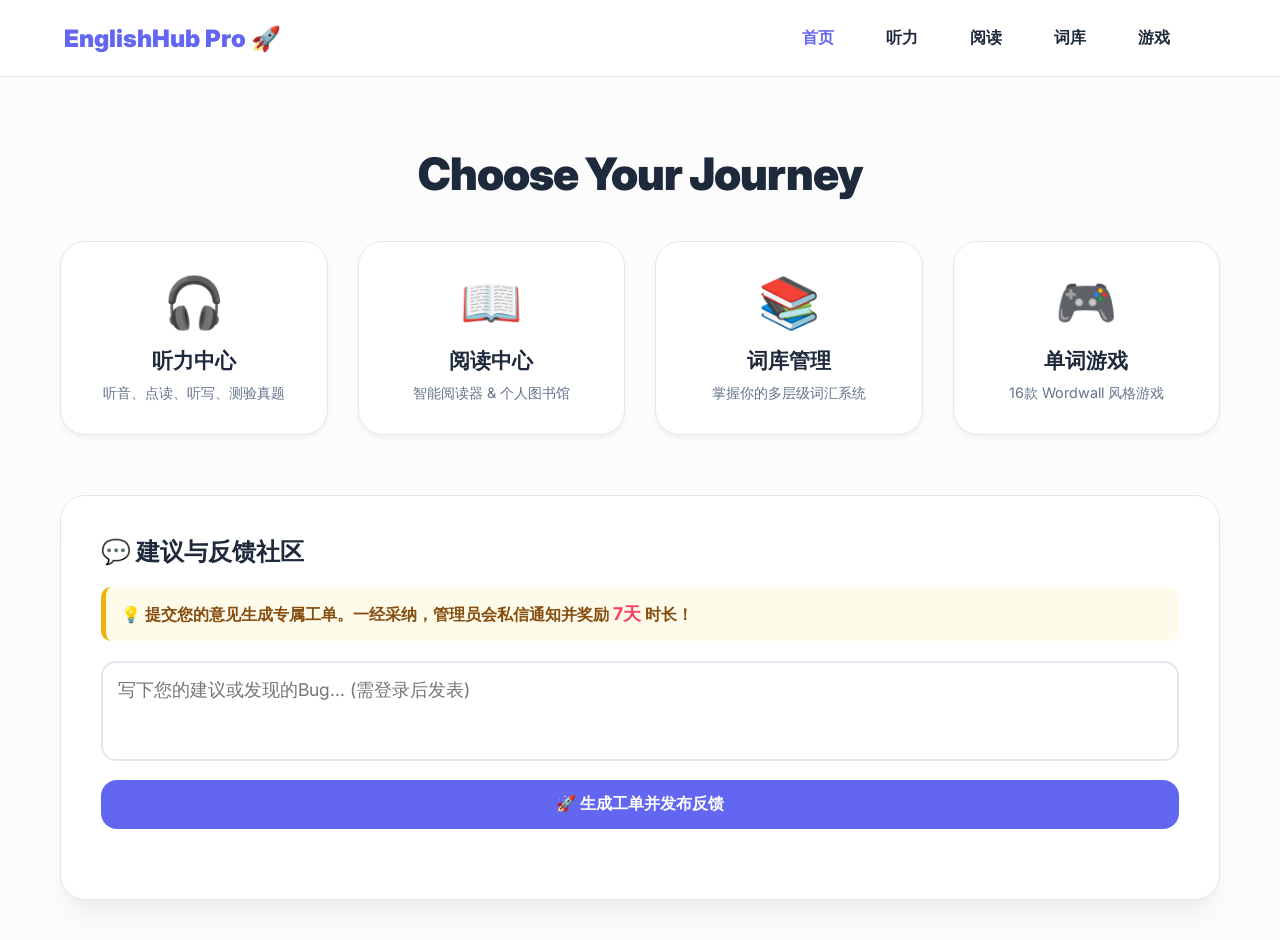
==== index.html @ 31e15dc2 "Add files via upload" ====
<!DOCTYPE html>
<html lang="zh-CN">
<head>
    <meta charset="UTF-8">
    <meta name="viewport" content="width=device-width, initial-scale=1.0">
    <title>EnglishHub Pro - Ultimate Edition (Commercial Full)</title>
    <link href="https://fonts.googleapis.com/css2?family=Inter:wght@400;600;700;900&display=swap" rel="stylesheet">
    <style>
        :root { --primary: #6366f1; --primary-light: #eef2ff; --bg: #fcfcfd; --text: #1e293b; --text-light: #64748b; --border: #e2e8f0; --accent: #f43f5e; --white: #ffffff; --success: #10b981; --warning: #eab308; --shadow: 0 20px 25px -5px rgba(0,0,0,0.05), 0 10px 10px -5px rgba(0,0,0,0.02); }
        * { box-sizing: border-box; transition: all 0.3s cubic-bezier(0.4, 0, 0.2, 1); }
        body { font-family: 'Inter', sans-serif; margin: 0; background: var(--bg); color: var(--text); -webkit-font-smoothing: antialiased; overflow-x: hidden; }
        nav { background: rgba(255, 255, 255, 0.9); backdrop-filter: blur(12px); padding: 1.2rem 5%; display: flex; justify-content: space-between; align-items: center; position: sticky; top: 0; z-index: 2000; border-bottom: 1px solid var(--border); }
        .logo { font-weight: 900; font-size: 1.5rem; color: var(--primary); cursor: pointer; display: flex; align-items: center; gap: 8px; }
        .nav-links { display: flex; gap: 20px; align-items: center; }
        .nav-item { cursor: pointer; font-weight: 700; color: var(--text); padding: 8px 16px; border-radius: 12px; font-size: 1rem; position: relative; }
        .nav-item:hover, .nav-item.active { color: var(--primary); }
        .badge { position: absolute; top: 0px; right: -5px; background: var(--accent); color: white; font-size: 0.7rem; font-weight: 900; min-width: 18px; height: 18px; border-radius: 9px; display: flex; align-items: center; justify-content: center; border: 2px solid white; padding: 0 4px; z-index: 10; animation: pop 0.3s ease-out; }
        @keyframes pop { 0% { transform: scale(0); } 100% { transform: scale(1); } }
        .user-nav { display: flex; align-items: center; gap: 10px; cursor: pointer; font-weight: 700; color: var(--text); padding: 6px 15px; border-radius: 20px; background: var(--white); border: 2px solid var(--border); transition: all 0.2s; }
        .user-nav:hover { border-color: var(--primary); color: var(--primary); box-shadow: 0 4px 10px rgba(99,102,241,0.1); }
        .user-avatar { width: 28px; height: 28px; border-radius: 50%; background: var(--primary); color: white; display: flex; align-items: center; justify-content: center; font-size: 1rem; font-weight: 900;}
        .auth-tabs { display: flex; border-bottom: 2px solid var(--border); margin-bottom: 25px; }
        .auth-tab { flex: 1; text-align: center; padding: 12px; cursor: pointer; font-weight: 800; color: var(--text-light); font-size: 1.1rem; }
        .auth-tab.active { color: var(--primary); border-bottom: 3px solid var(--primary); margin-bottom: -2px; }
        .role-selector { display: flex; gap: 15px; margin-bottom: 15px; }
        .role-option { flex: 1; padding: 12px; text-align: center; border: 2px solid var(--border); border-radius: 15px; cursor: pointer; font-weight: 800; color: var(--text-light); }
        .role-option.active { border-color: var(--primary); background: var(--primary-light); color: var(--primary); }
        .third-party-login { display: flex; gap: 15px; margin-top: 20px; }
        .third-party-btn { flex: 1; padding: 12px; border: 2px solid var(--border); border-radius: 15px; text-align: center; cursor: pointer; font-weight: 800; display: flex; align-items: center; justify-content: center; gap: 8px; color: var(--text); }
        .third-party-btn:hover { background: var(--bg); border-color: #cbd5e1; }
        .container { max-width: 1200px; margin: 0 auto; padding: 40px 20px; }
        .hidden { display: none !important; }
        .back-link { cursor: pointer; font-weight: 700; color: var(--primary); font-size: 1.1rem; display: inline-block; margin-bottom: 20px; }
        .back-link:hover { text-decoration: underline; }
        .hero-title { font-size: 2.8rem; font-weight: 900; margin-bottom: 40px; color: var(--text); letter-spacing: -1px; }
        .hub-grid { display: grid; grid-template-columns: repeat(auto-fit, minmax(250px, 1fr)); gap: 30px; }
        .hub-grid-3 { display: grid; grid-template-columns: repeat(3, 1fr); gap: 30px; }
        .hub-grid-4 { display: grid; grid-template-columns: repeat(4, 1fr); gap: 20px; } 
        .main-card { background: var(--white); padding: 30px 20px; border-radius: 25px; border: 1px solid var(--border); cursor: pointer; text-align: center; box-shadow: 0 4px 6px -1px rgba(0,0,0,0.05); }
        .main-card:hover { transform: translateY(-8px); border-color: var(--primary); box-shadow: 0 20px 40px -12px rgba(99,102,241,0.15); }
        .card-icon { font-size: 50px; margin-bottom: 15px; display: block; }
        .main-card h2 { margin: 0 0 8px 0; font-weight: 800; font-size: 1.3rem; }
        .main-card p { color: var(--text-light); margin: 0; font-size: 0.9rem; line-height: 1.4; }
        .srs-stat-box { background: var(--primary-light); padding: 20px; border-radius: 20px; text-align: center; border: 1px solid #c7d2fe; flex: 1; }
        .srs-stat-num { font-size: 2.5rem; font-weight: 900; color: var(--primary); margin: 10px 0 0 0; }
        .srs-stat-label { font-size: 1rem; color: var(--text-light); font-weight: 600; }
        .msg-board { margin-top: 60px; background: var(--white); border-radius: 25px; padding: 40px; border: 1px solid var(--border); box-shadow: var(--shadow); }
        .msg-item { display: flex; gap: 15px; margin-bottom: 25px; padding-bottom: 25px; border-bottom: 1px dashed var(--border); position: relative; }
        .msg-item.pinned { background: #fefce8; padding: 20px; border-radius: 15px; border: 1px solid #fef08a; border-left: 5px solid var(--warning); }
        .msg-avatar { width: 45px; height: 45px; border-radius: 50%; background: var(--primary-light); color: var(--primary); display: flex; align-items: center; justify-content: center; font-size: 1.4rem; font-weight: 900; flex-shrink: 0; }
        .msg-content { flex: 1; }
        .msg-header { display: flex; justify-content: space-between; margin-bottom: 8px; align-items: center; }
        .msg-name { font-weight: 800; color: var(--text); display: flex; align-items: center; gap: 8px; }
        .msg-time { font-size: 0.85rem; color: var(--text-light); }
        .msg-text { color: var(--text); line-height: 1.6; font-size: 1.05rem; white-space: pre-wrap; }
        .msg-admin-controls { margin-top: 10px; display: flex; gap: 10px; flex-wrap: wrap; }
        .chat-container { display: flex; flex-direction: column; gap: 15px; max-height: 350px; overflow-y: auto; padding: 15px; background: #f8fafc; border-radius: 15px; border: 1px solid var(--border); margin-bottom: 15px; }
        .chat-bubble { max-width: 85%; padding: 12px 18px; border-radius: 18px; font-size: 0.95rem; line-height: 1.5; position: relative; word-break: break-word; }
        .chat-left { align-self: flex-start; background: #e2e8f0; color: #1e293b; border-bottom-left-radius: 4px; }
        .chat-right { align-self: flex-end; background: var(--primary); color: white; border-bottom-right-radius: 4px; }
        .chat-time { font-size: 0.75rem; opacity: 0.7; margin-top: 5px; text-align: right; }
        .read-container { background: var(--white); padding: 40px; border-radius: 30px; border: 1px solid var(--border); box-shadow: var(--shadow); }
        #read-display { font-size: 1.25rem; line-height: 2.2; color: #334155; padding: 20px; min-height: 300px; }
        .read-word { cursor: pointer; border-radius: 4px; padding: 0 4px; border-bottom: 2px solid transparent; }
        .read-word:hover { background: #eef2ff; color: var(--primary); border-bottom-color: var(--primary); }
        .sub-line { padding: 8px 15px; border-radius: 12px; transition: all 0.3s ease; margin-bottom: 5px; font-size: 1.2rem; line-height: 1.8; color: var(--text-light); }
        .sub-line.active-sub { color: var(--primary); font-weight: 800; background: var(--primary-light); transform: scale(1.02); margin-left: 10px; }
        .l-quiz-q { font-weight: 800; margin-bottom: 15px; font-size: 1.2rem; color: var(--text); line-height: 1.5; }
        .l-quiz-opt { display: flex; align-items: center; padding: 12px 15px; margin-bottom: 10px; border-radius: 12px; border: 2px solid var(--border); cursor: pointer; transition: all 0.2s; background: var(--bg); font-size: 1.05rem; }
        .l-quiz-opt:hover { border-color: var(--primary); background: var(--primary-light); }
        .l-quiz-opt input { margin-right: 12px; transform: scale(1.2); cursor: pointer; }
        .l-quiz-exp { margin-top: 15px; font-size: 1rem; color: var(--text-light); background: #f8fafc; padding: 15px; border-radius: 12px; border-left: 5px solid var(--primary); display: none; line-height: 1.6; }
        .cloze-input { border: none; border-bottom: 2px solid var(--border); background: #f8fafc; font-family: inherit; font-size: 1.2rem; color: var(--primary); min-width: 80px; text-align: center; padding: 4px; margin: 0 5px; border-radius: 6px 6px 0 0; outline: none; transition: all 0.3s; font-weight: 700; }
        .cloze-input:focus { border-bottom-color: var(--primary); background: #eef2ff; }
        .cloze-input.correct { border-bottom-color: var(--success); color: var(--success); background: #ecfdf5; }
        .cloze-input.wrong { border-bottom-color: var(--accent); color: var(--accent); background: #fff1f2; text-decoration: line-through; }
        .cloze-ans { font-weight: 800; color: var(--success); margin-left: 5px; font-size: 1.1rem; }
        .sortable-item { padding: 15px 20px; margin-bottom: 12px; background: var(--white); border: 2px solid var(--border); border-radius: 12px; cursor: grab; font-size: 1.1rem; line-height: 1.5; color: var(--text); box-shadow: 0 2px 4px rgba(0,0,0,0.02); display: flex; align-items: center; transition: transform 0.2s; }
        .sortable-item:active { cursor: grabbing; transform: scale(0.98); border-color: var(--primary); }
        .vocab-tag { padding: 8px 18px; background: var(--primary-light); color: var(--primary); border-radius: 20px; font-weight: 800; cursor: pointer; transition: all 0.2s; border: 2px solid transparent; font-size: 1.05rem; }
        .vocab-tag:hover { background: var(--primary); color: white; transform: scale(1.05); box-shadow: 0 4px 10px rgba(99,102,241,0.3); }
        .vocab-header { display: flex; justify-content: space-between; align-items: center; margin-bottom: 30px; }
        .vocab-header h1 { font-size: 2.2rem; font-weight: 900; margin: 0; }
        .word-item { background: var(--white); padding: 25px 30px; border-radius: 20px; border: 1px solid var(--border); margin-bottom: 15px; display: flex; justify-content: space-between; align-items: center; flex-wrap: wrap; gap: 15px; }
        .word-en-def { color: var(--text-light); font-size: 0.95rem; background: var(--bg); padding: 12px 15px; border-radius: 12px; margin-top: 10px; line-height: 1.5; }
        .group-header { margin: 30px 0 15px 0; padding-left: 15px; border-left: 5px solid var(--primary); font-size: 1.4rem; font-weight: 900; color: var(--text); }
        .game-stage { background: var(--white); border-radius: 30px; padding: 40px; border: 2px solid var(--border); min-height: 500px; display: flex; flex-direction: column; align-items: center; justify-content: center; width: 100%; position: relative; overflow: hidden; }
        .match-grid { display: grid; grid-template-columns: repeat(4, 1fr); gap: 15px; width: 100%; }
        .match-card { background: var(--white); border: 2px solid var(--border); border-radius: 15px; padding: 20px; text-align: center; cursor: pointer; font-weight: 700; font-size: 1.1rem; }
        .match-card.selected { border-color: var(--primary); background: #eef2ff; color: var(--primary); }
        .memory-card { height: 100px; perspective: 1000px; cursor: pointer; }
        .memory-inner { position: relative; width: 100%; height: 100%; text-align: center; transition: transform 0.6s; transform-style: preserve-3d; }
        .memory-card.flipped .memory-inner { transform: rotateY(180deg); }
        .memory-card.matched { opacity: 0; pointer-events: none; transition: opacity 0.5s; }
        .memory-front, .memory-back { position: absolute; width: 100%; height: 100%; backface-visibility: hidden; border-radius: 15px; display: flex; align-items: center; justify-content: center; font-weight: 700; border: 2px solid var(--border); }
        .memory-front { background: var(--primary); color: var(--primary); }
        .memory-back { background: var(--white); transform: rotateY(180deg); color: var(--text); }
        .mole-grid { display: grid; grid-template-columns: repeat(3, 1fr); gap: 20px; width: 100%; max-width: 500px; }
        .hole { background: #cbd5e1; height: 110px; border-radius: 20px; position: relative; overflow: hidden; border: 4px solid #94a3b8; }
        .mole { position: absolute; bottom: -100%; width: 100%; height: 100%; background: var(--primary); color: white; display: flex; align-items: center; justify-content: center; font-weight: 800; transition: 0.2s; cursor: pointer; }
        .mole.up { bottom: 0; }
        .balloon-area { position: absolute; inset: 0; pointer-events: none; }
        .balloon { position: absolute; bottom: -100px; padding: 15px 25px; background: var(--primary); color: white; border-radius: 50px; font-weight: bold; cursor: pointer; pointer-events: auto; animation: floatUp linear forwards; }
        @keyframes floatUp { to { bottom: 120%; } }
        .type-word { position: absolute; top: -50px; font-size: 2rem; font-weight: 900; color: var(--accent); transition: top 0.1s linear; }
        .quiz-option { width: 100%; padding: 15px; margin-bottom: 10px; border: 2px solid var(--border); border-radius: 15px; font-size: 1.2rem; font-weight: 600; cursor: pointer; background: var(--white); }
        .quiz-option:hover { background: #eef2ff; border-color: var(--primary); }
        .box-grid { display: grid; grid-template-columns: repeat(3, 1fr); gap: 20px; width: 100%; max-width: 600px; }
        .blind-box { background: var(--primary); color: white; height: 120px; display: flex; align-items: center; justify-content: center; font-size: 3rem; font-weight: 900; border-radius: 20px; cursor: pointer; }
        .blind-box.opened { background: #eef2ff; color: var(--primary); font-size: 1.2rem; cursor: default; border: 2px solid var(--primary); }
        .anagram-tile { display: inline-block; padding: 15px 25px; margin: 5px; font-size: 1.5rem; font-weight: 800; background: var(--white); border: 2px solid var(--border); border-radius: 15px; cursor: pointer; }
        .anagram-tile:hover { transform: scale(1.1); border-color: var(--primary); }
        .keyboard { display: flex; flex-wrap: wrap; gap: 5px; justify-content: center; margin-top: 20px; }
        .key-btn { padding: 10px 15px; font-weight: 700; border-radius: 8px; border: 1px solid var(--border); cursor: pointer; background: white; }
        .key-btn.disabled { opacity: 0.5; pointer-events: none; background: #e2e8f0; }
        .wheel-display { font-size: 3rem; font-weight: 900; padding: 40px; border-radius: 50%; background: var(--primary-light); color: var(--primary); width: 250px; height: 250px; display: flex; align-items: center; justify-content: center; margin-bottom: 30px; transition: transform 0.1s; }
        .btn { background: var(--primary); color: white; padding: 14px 28px; border: none; border-radius: 16px; font-weight: 700; cursor: pointer; font-size: 1rem; display: inline-flex; align-items: center; justify-content: center; transition: all 0.2s; }
        .btn:hover { transform: scale(1.03); filter: brightness(1.1); }
        .btn-outline { background: transparent; border: 2px solid var(--primary); color: var(--primary); }
        input[type="text"], input[type="password"], textarea, select, input[type="date"] { width: 100%; border: 2px solid var(--border); border-radius: 15px; padding: 15px; font-family: inherit; font-size: 1.1rem; outline: none; resize: none; margin-bottom: 15px; box-sizing: border-box; transition: border-color 0.2s; }
        input[type="date"] { border-radius: 8px; border: 2px solid var(--border); outline: none; transition: 0.2s; font-family: inherit; }
        input[type="date"]:focus { border-color: var(--primary); }
        input:focus, textarea:focus, select:focus { border-color: var(--primary); }
        .modal-overlay { position: fixed; inset: 0; background: rgba(0,0,0,0.6); backdrop-filter: blur(5px); z-index: 10000; display: none; align-items: center; justify-content: center; padding: 20px; overflow-y: auto; }
        .modal { background: var(--white); padding: 40px; border-radius: 30px; width: 100%; max-width: 450px; box-shadow: var(--shadow); position: relative; margin: auto; max-height: 90vh; overflow-y: auto; }
        #api-loading { position: fixed; inset: 0; background: rgba(255,255,255,0.85); z-index: 10001; display: none; flex-direction: column; align-items: center; justify-content: center; font-weight: 800; color: var(--primary); font-size: 1.2rem; backdrop-filter: blur(4px); }
        .modal-close-btn { position: absolute; top: 15px; right: 20px; font-size: 2rem; cursor: pointer; color: var(--text-light); transition: color 0.2s; line-height: 1; }
        .modal-close-btn:hover { color: var(--accent); }
        @keyframes pulse-btn { 0% { transform: scale(1); box-shadow: 0 4px 6px rgba(16, 185, 129, 0.2); } 50% { transform: scale(1.02); box-shadow: 0 15px 25px -5px rgba(16, 185, 129, 0.5); } 100% { transform: scale(1); box-shadow: 0 4px 6px rgba(16, 185, 129, 0.2); } }
        .btn-guest { animation: pulse-btn 2.5s infinite; background: var(--success); color: white; border: none; padding: 18px; border-radius: 16px; width: 100%; font-size: 1.15rem; font-weight: 900; cursor: pointer; transition: all 0.3s; margin-bottom: 25px; }
        .btn-guest:hover { transform: scale(1.04); filter: brightness(1.1); animation: none; }
    </style>
</head>
<body>

<div id="api-loading">🤖 AI 正在处理... 请稍候</div>

<nav>
    <div class="logo" onclick="showPage('home')">EnglishHub Pro 🚀</div>
    <div style="display: flex; gap: 30px; align-items: center;">
        <div class="nav-links">
            <div class="nav-item active" id="nav-home" onclick="showPage('home')">首页</div>
            <div class="nav-item" id="nav-listen" onclick="showPage('listen-main')">听力</div>
            <div class="nav-item" id="nav-read" onclick="showPage('read-main')">阅读</div>
            <div class="nav-item" id="nav-vocab" onclick="showPage('vocab-main')">词库</div>
            <div class="nav-item" id="nav-games" onclick="showPage('games')">游戏</div>
            <div class="nav-item" id="nav-notif" onclick="openNotifModal()" style="display:none;">🔔 消息 <span id="notif-badge" class="badge hidden">0</span></div>
            <div class="nav-item" id="nav-admin" onclick="showPage('admin')" style="display:none; color: var(--accent);">后台数据 <span id="admin-notif-badge" class="badge hidden" style="right: -10px;">0</span></div>
        </div>
        <div id="nav-user-area" onclick="handleUserNavClick()"></div>
    </div>
</nav>

<div class="container">
    
    <div id="p-profile" class="view hidden">
        <div class="back-link" onclick="showPage('home')">← 返回首页</div>
        <h1 class="hero-title" style="text-align: left; margin-bottom: 40px;">个人资料与学习足迹</h1>
        <div style="display: grid; grid-template-columns: repeat(auto-fit, minmax(400px, 1fr)); gap: 30px;">
            <div class="read-container">
                <h2 style="color: var(--primary); margin-top: 0;">⚙️ 账号设置</h2>
                <div style="display: flex; align-items: center; gap: 20px; margin-bottom: 30px; padding-bottom: 20px; border-bottom: 2px dashed var(--border);">
                    <div id="prof-avatar-display" style="width: 70px; height: 70px; border-radius: 50%; background: var(--primary); color: white; display: flex; align-items: center; justify-content: center; font-size: 2.2rem; font-weight: 900;">U</div>
                    <div>
                        <h2 style="margin: 0; color: var(--text); font-size: 1.8rem;" id="prof-nickname-display">User</h2>
                        <p style="margin: 8px 0 0 0; color: var(--text-light); font-weight: 700;" id="prof-role-display">👨‍🎓 学生</p>
                        <p style="margin: 5px 0 0 0; font-size:0.85rem; color: var(--success);" id="prof-expire-display"></p>
                    </div>
                </div>
                <label style="font-weight: 800; color: var(--text); display: block; margin-bottom: 10px;">修改昵称 Name</label>
                <input type="text" id="prof-nickname" placeholder="输入新昵称">
                <label style="font-weight: 800; color: var(--text); display: block; margin-bottom: 10px; margin-top: 15px;">修改密码 Password (留空则不修改)</label>
                <input type="password" id="prof-pwd" placeholder="输入新密码">
                <label style="font-weight: 800; color: var(--text); display: block; margin-bottom: 10px; margin-top: 15px;">自定义头像 Avatar (输入 Emoji 或 1个字母)</label>
                <input type="text" id="prof-avatar" placeholder="例如：😊 或 A" maxlength="2">
                <button class="btn" style="width: 100%; margin-top: 25px; padding: 15px; font-size: 1.1rem;" onclick="saveProfile()">保存修改</button>
                <button class="btn btn-outline" style="width: 100%; margin-top: 15px; border-color: var(--accent); color: var(--accent);" onclick="doLogout()">退出登录 Logout</button>
            </div>
            <div class="read-container" style="background: var(--primary-light); border-color: #c7d2fe;">
                <h2 style="color: var(--primary); margin-top: 0;">📊 云端学习足迹监控</h2>
                <p style="color: var(--text-light); margin-bottom: 25px;">所有数据已与您的账号绑定，跨设备无缝同步。</p>
                <div style="background: var(--white); padding: 20px; border-radius: 15px; margin-bottom: 20px;">
                    <h3 style="margin-top: 0; color: var(--text);">🎮 游戏测验得分记录</h3>
                    <div id="prof-game-hist" style="max-height: 200px; overflow-y: auto; font-size: 0.95rem; color: var(--text-light); line-height: 1.8;"></div>
                </div>
                <div style="background: var(--white); padding: 20px; border-radius: 15px;">
                    <h3 style="margin-top: 0; color: var(--text);">📖 阅读与听力追踪</h3>
                    <div id="prof-read-hist" style="max-height: 200px; overflow-y: auto; font-size: 0.95rem; color: var(--text-light); line-height: 1.8;"></div>
                </div>
            </div>
        </div>
    </div>

    <div id="p-admin" class="view hidden">
        <div class="back-link" onclick="showPage('home')">← 返回首页</div>
        <h1 class="hero-title" style="text-align: left; margin-bottom: 20px;">👑 系统管理员控制台</h1>
        <div class="hub-grid" style="margin-bottom: 30px;">
            <div class="main-card" style="padding: 20px; background: var(--primary); color: white; border: none;">
                <h2 style="margin:0 0 10px 0; font-size: 1.1rem; opacity: 0.9;">全站总页面浏览量 (PV)</h2>
                <p id="admin-stat-pv" style="margin:0; font-size: 2.5rem; font-weight: 900; color: white;">0</p>
            </div>
            <div class="main-card" style="padding: 20px; background: var(--success); color: white; border: none;">
                <h2 style="margin:0 0 10px 0; font-size: 1.1rem; opacity: 0.9;">系统总注册用户数</h2>
                <p id="admin-stat-users" style="margin:0; font-size: 2.5rem; font-weight: 900; color: white;">0</p>
            </div>
            <div class="main-card" style="padding: 20px; background: var(--accent); color: white; border: none; cursor: pointer;" onclick="switchAdminTab('msgs')">
                <h2 style="margin:0 0 10px 0; font-size: 1.1rem; opacity: 0.9;">工单与留言处理 💬</h2>
                <p id="admin-stat-msgs" style="margin:0; font-size: 2.5rem; font-weight: 900; color: white;">0</p>
            </div>
        </div>
        <div class="auth-tabs">
            <div class="auth-tab active" id="tab-admin-users" onclick="switchAdminTab('users')">👥 用户与权限管理</div>
            <div class="auth-tab" id="tab-admin-msgs" onclick="switchAdminTab('msgs')">💬 留言板与工单处理</div>
        </div>
        <div class="read-container" id="admin-view-users">
            <p style="color: var(--text-light); margin-top:0; margin-bottom: 20px;">在此处审查系统用户，修改联系方式或精确调整试用期限。</p>
            <div style="overflow-x: auto; background: var(--bg); border-radius: 15px; border: 1px solid var(--border);">
                <table style="width: 100%; border-collapse: collapse; min-width: 900px;">
                    <thead><tr style="background: var(--primary-light); color: var(--primary); text-align: left;"><th style="padding: 15px; border-bottom: 2px solid var(--border);">账号及联系方式</th><th style="padding: 15px; border-bottom: 2px solid var(--border);">角色</th><th style="padding: 15px; border-bottom: 2px solid var(--border);">指定到期时间 / 延期</th><th style="padding: 15px; border-bottom: 2px solid var(--border);">系统操作</th></tr></thead>
                    <tbody id="admin-user-list"></tbody>
                </table>
            </div>
        </div>
        <div class="read-container hidden" id="admin-view-msgs">
            <p style="color: var(--text-light); margin-top:0; margin-bottom: 20px;">处理用户的反馈意见，可以进行工单对话、置顶、或直接发放时长奖励。</p>
            <div id="admin-msg-list"></div>
        </div>
    </div>

    <div id="p-home" class="view">
        <h1 class="hero-title" style="text-align: center;">Choose Your Journey</h1>
        <div class="hub-grid">
            <div class="main-card" onclick="showPage('listen-main')">
                <span class="card-icon">🎧</span><h2>听力中心</h2><p>听音、点读、听写、测验真题</p>
            </div>
            <div class="main-card" onclick="showPage('read-main')">
                <span class="card-icon">📖</span><h2>阅读中心</h2><p>智能阅读器 & 个人图书馆</p>
            </div>
            <div class="main-card" onclick="showPage('vocab-main')">
                <span class="card-icon">📚</span><h2>词库管理</h2><p>掌握你的多层级词汇系统</p>
            </div>
            <div class="main-card" onclick="showPage('games')">
                <span class="card-icon">🎮</span><h2>单词游戏</h2><p>16款 Wordwall 风格游戏</p>
            </div>
        </div>
        <div class="msg-board">
            <h2 style="margin-top:0; color: var(--text);">💬 建议与反馈社区</h2>
            <div style="background: #fffbeb; border-left: 5px solid var(--warning); padding: 15px; border-radius: 10px; margin-bottom: 20px; color: #854d0e; font-weight: 600;">
                💡 提交您的意见生成专属工单。一经采纳，管理员会私信通知并奖励 <b style="font-size:1.1rem; color: var(--accent);">7天</b> 时长！
            </div>
            <textarea id="msg-input" placeholder="写下您的建议或发现的Bug... (需登录后发表)" style="height: 100px;" onclick="requireAuth()"></textarea>
            <button class="btn" onclick="submitMessage()" style="width: 100%; margin-bottom: 30px;">🚀 生成工单并发布反馈</button>
            <div id="msg-list"></div>
        </div>
    </div>

    <div id="p-listen-main" class="view hidden">
        <div class="back-link" onclick="showPage('home')">← 返回首页</div>
        <h1 class="hero-title" style="text-align: left; margin-bottom: 40px;">听力全矩阵训练</h1>
        <div style="display: grid; grid-template-columns: repeat(auto-fit, minmax(450px, 1fr)); gap: 30px; align-items: start;">
            <div class="read-container" style="text-align: center; padding: 30px; grid-column: 1 / -1;">
                <h2 style="color: var(--primary); margin-top: 0;">🎧 智能音频播放器</h2>
                <input type="file" id="audio-upload" accept="audio/*" class="btn-outline" style="width: 100%; max-width: 400px; padding: 12px; margin-bottom: 10px; border-radius: 15px; cursor: pointer;" onclick="if(!requireAuth()) event.preventDefault();">
                <audio id="audio-element" hidden></audio>
                <div style="background: var(--bg); padding: 25px; border-radius: 20px; box-shadow: inset 0 2px 4px rgba(0,0,0,0.02); max-width: 800px; margin: 0 auto;">
                    <div style="display: flex; align-items: center; gap: 15px; margin-bottom: 20px;">
                        <span id="audio-current" style="font-weight: 600; color: var(--text-light); min-width: 50px;">00:00</span>
                        <input type="range" id="audio-progress" value="0" min="0" max="100" step="0.1" style="flex: 1; padding: 0; border: none; margin: 0; cursor: pointer; height: 6px; background: var(--border);">
                        <span id="audio-total" style="font-weight: 600; color: var(--text-light); min-width: 50px;">00:00</span>
                    </div>
                    <div style="display: flex; justify-content: space-between; align-items: center; flex-wrap: wrap; gap: 15px;">
                        <button class="btn" id="btn-play-pause" onclick="if(requireAuth()) toggleAudioPlay()" style="width: 120px;">▶ 播放</button>
                        <div style="display: flex; align-items: center; gap: 10px;">
                            <span style="font-weight: 700; color: var(--text);">倍速:</span>
                            <select id="audio-speed" onchange="changeAudioSpeed()" style="width: 80px; padding: 5px; margin: 0;">
                                <option value="0.5">0.5x</option><option value="0.75">0.75x</option><option value="1.0" selected>1.0x</option><option value="1.25">1.25x</option><option value="1.5">1.5x</option>
                            </select>
                        </div>
                        <div style="display: flex; align-items: center; gap: 10px;">
                            <span style="font-weight: 700; color: var(--text);">音量:</span>
                            <input type="range" id="audio-volume" min="0" max="1" step="0.05" value="1" style="width: 80px; padding: 0; border: none; margin: 0; cursor: pointer; height: 6px; background: var(--border);">
                        </div>
                    </div>
                </div>
            </div>
            <div class="read-container" style="padding: 30px;">
                <div style="display: flex; justify-content: space-between; align-items: center; margin-bottom: 15px;">
                    <h2 style="margin: 0; color: var(--text);">📖 配套重点词汇</h2>
                    <button class="btn btn-outline" style="padding: 6px 15px; font-size: 0.9rem;" onclick="if(requireAuth()) document.getElementById('l-vocab-setup').classList.toggle('hidden')">配置词汇</button>
                </div>
                <div id="l-vocab-setup" class="hidden" style="margin-bottom: 20px;">
                    <textarea id="l-vocab-input" placeholder="输入本段音频的核心词汇（用逗号或换行隔开）..." style="height: 80px;"></textarea>
                    <button class="btn" onclick="parseListenVocab()" style="width: 100%;">生成词汇列表</button>
                </div>
                <div id="l-vocab-display" style="display: flex; flex-wrap: wrap; gap: 10px; min-height: 50px;"><p style="text-align:center; color: var(--text-light); width: 100%; margin: 0;">暂无配置重点词汇。</p></div>
            </div>
            <div class="read-container" style="padding: 30px;">
                <div style="display: flex; justify-content: space-between; align-items: center; margin-bottom: 15px;">
                    <h2 style="margin: 0; color: var(--text);">📝 互动同步字幕</h2>
                    <button class="btn btn-outline" style="padding: 6px 15px; font-size: 0.9rem;" onclick="if(requireAuth()) document.getElementById('sub-input-area').classList.toggle('hidden')">配置</button>
                </div>
                <div id="sub-input-area" class="hidden">
                    <textarea id="subtitles-input" placeholder="粘贴带时间戳的字幕 (支持 LRC/SRT 格式)。&#10;[00:01.50] Hello and welcome." style="height: 120px; border-radius: 15px;"></textarea>
                    <button class="btn" onclick="parseSubtitles()" style="width: 100%; margin-bottom: 20px;">生成高亮点读字幕</button>
                </div>
                <div id="subtitle-display" style="max-height: 300px; overflow-y: auto; background: var(--bg); padding: 20px; border-radius: 15px; border: 1px solid var(--border); scroll-behavior: smooth;"><p style="text-align:center; color: var(--text-light); margin: 0;">暂无字幕，请在上方配置并生成。</p></div>
            </div>
            <div class="read-container" style="padding: 30px;">
                <div style="display: flex; justify-content: space-between; align-items: center; margin-bottom: 20px;">
                    <h2 style="margin: 0; color: var(--text);">🎙️ 录音跟读 (影子训练)</h2>
                </div>
                <div style="background: var(--bg); padding: 30px; border-radius: 15px; border: 1px solid var(--border); text-align: center;">
                    <p style="color: var(--text-light); margin-bottom: 20px;">听完原音后，点击下方按钮录制自己的发音，回放寻找差距。</p>
                    <div style="display: flex; justify-content: center; gap: 15px; margin-bottom: 20px; flex-wrap: wrap;">
                        <button class="btn" id="btn-record-start" onclick="if(requireAuth()) startRecording()" style="background: var(--accent);"><span style="margin-right: 5px;">⏺</span> 开始录音</button>
                        <button class="btn btn-outline" id="btn-record-stop" onclick="stopRecording()" disabled style="opacity: 0.5;">⏹ 停止</button>
                    </div>
                    <div id="recording-status" style="color: var(--accent); font-weight: bold; margin-bottom: 20px; height: 20px;"></div>
                    <audio id="audio-playback" controls style="width: 100%; max-width: 400px; outline: none; border-radius: 20px;"></audio>
                </div>
            </div>
            <div class="read-container" style="padding: 30px;">
                <div style="display: flex; justify-content: space-between; align-items: center; margin-bottom: 15px;">
                    <h2 style="margin: 0; color: var(--text);">🔄 听音排序</h2>
                    <button class="btn btn-outline" style="padding: 6px 15px; font-size: 0.9rem;" onclick="if(requireAuth()) document.getElementById('sort-setup-area').classList.toggle('hidden')">配置</button>
                </div>
                <div id="sort-setup-area" class="hidden" style="margin-bottom: 25px;">
                    <textarea id="sort-input-text" placeholder="按正确顺序粘贴段落（每行一段），系统会自动打乱：&#10;First paragraph.&#10;Second paragraph." style="height: 120px; border-radius: 15px; background: var(--primary-light); font-size: 1.1rem; line-height: 1.6;"></textarea>
                    <button class="btn" onclick="generateSorting()" style="width: 100%; margin-top: 10px;">打乱并生成排序题</button>
                </div>
                <div id="sort-display" style="background: var(--bg); padding: 20px; border-radius: 15px; border: 1px solid var(--border);"><p style="text-align:center; color: var(--text-light); margin: 0; font-size: 1.1rem;">暂无排序题，请点击右上角配置。</p></div>
                <button class="btn hidden" id="btn-submit-sort" onclick="submitSorting()" style="width: 100%; margin-top: 25px; padding: 15px; font-size: 1.1rem;">提交排序验证</button>
                <div id="sort-result" class="hidden" style="margin-top: 25px; padding: 20px; font-weight: 900; font-size: 1.3rem; text-align: center; border-radius: 15px; background: var(--primary-light);"></div>
            </div>
            <div class="read-container" style="padding: 30px;">
                <div style="display: flex; justify-content: space-between; align-items: center; margin-bottom: 15px;">
                    <h2 style="margin: 0; color: var(--text);">✍️ 听写比对训练</h2>
                    <button class="btn btn-outline" style="padding: 6px 15px; font-size: 0.9rem;" onclick="if(requireAuth()) document.getElementById('dict-ref-area').classList.toggle('hidden')">答案</button>
                </div>
                <div id="dict-ref-area" class="hidden" style="margin-bottom: 20px;">
                    <textarea id="dict-ref" placeholder="粘贴标准参考原文（不填则默认比对左侧字幕）..." style="height: 80px; border-radius: 15px; background: var(--primary-light);"></textarea>
                </div>
                <textarea id="dict-usr" placeholder="听音频，在这里拼写你听到的句子（自动忽略标点和大小写）..." style="height: 120px; border-radius: 15px; font-size: 1.1rem; line-height: 1.6;" onclick="requireAuth()"></textarea>
                <button class="btn" onclick="compareDictation()" style="width: 100%; margin-bottom: 20px;">比对验证</button>
                <div id="dict-result-container" class="hidden" style="background: var(--bg); padding: 20px; border-radius: 15px; border: 1px solid var(--border);">
                    <div id="dict-result"></div>
                    <div style="margin-top: 15px; font-size: 0.85rem; color: var(--text-light); display: flex; gap: 10px; justify-content: center; flex-wrap: wrap;">
                        <span><span style="color:var(--success); font-weight:bold;">●</span> 正确</span>
                        <span><span style="color:var(--warning); font-weight:bold;">●</span> 微瑕</span>
                        <span><span style="color:var(--accent); text-decoration:line-through; font-weight:bold;">abc</span> 漏听</span>
                        <span><span style="color:#f97316; border-bottom: 2px dashed #f97316; font-weight:bold;">abc</span> 多听</span>
                    </div>
                </div>
            </div>
            <div class="read-container" style="padding: 30px; grid-column: 1 / -1;">
                <div style="display: flex; justify-content: space-between; align-items: center; margin-bottom: 20px;">
                    <h2 style="margin: 0; color: var(--text);">🧩 听音填空 (精听挖词)</h2>
                    <button class="btn btn-outline" style="padding: 6px 15px; font-size: 0.9rem;" onclick="if(requireAuth()) document.getElementById('cloze-setup-area').classList.toggle('hidden')">配置挖空文本</button>
                </div>
                <div id="cloze-setup-area" class="hidden" style="margin-bottom: 25px;">
                    <textarea id="cloze-input-text" placeholder="请粘贴原文，并用方括号 [答案] 标记要挖去的单词。&#10;支持同义词/多答案（用 | 分隔），例如：&#10;It was a [beautiful|gorgeous] day, and the [birds] were singing." style="height: 150px; border-radius: 15px; background: var(--primary-light); font-size: 1.1rem; line-height: 1.6; font-family: monospace;"></textarea>
                    <button class="btn" onclick="parseClozeTest()" style="width: 100%; margin-top: 10px;">生成填空练习卡片</button>
                </div>
                <div id="cloze-display" style="background: var(--bg); padding: 30px; border-radius: 15px; border: 1px solid var(--border); font-size: 1.3rem; line-height: 2.4; color: var(--text);">
                    <p style="text-align:center; color: var(--text-light); margin: 0; font-size: 1.1rem;">暂无填空题，请点击右上角配置导入原文。</p>
                </div>
                <button class="btn hidden" id="btn-submit-cloze" onclick="submitClozeTest()" style="width: 100%; margin-top: 25px; padding: 15px; font-size: 1.1rem;">提交填空答案验证</button>
                <div id="cloze-result" class="hidden" style="margin-top: 25px; padding: 20px; font-weight: 900; font-size: 1.5rem; text-align: center; border-radius: 15px; background: var(--primary-light);"></div>
            </div>
            <div class="read-container" style="padding: 30px; grid-column: 1 / -1;">
                <div style="display: flex; justify-content: space-between; align-items: center; margin-bottom: 20px;">
                    <h2 style="margin: 0; color: var(--text);">🎯 听力理解测验 (单选/多选)</h2>
                    <button class="btn btn-outline" style="padding: 6px 15px; font-size: 0.9rem;" onclick="if(requireAuth()) document.getElementById('quiz-setup-area').classList.toggle('hidden')">配置题库</button>
                </div>
                <div id="quiz-setup-area" class="hidden" style="margin-bottom: 25px;">
                    <textarea id="quiz-input" placeholder="请按以下格式粘贴题目：&#10;Q: What is the main idea?&#10;A. Apple&#10;B. Banana&#10;答案: A&#10;解析: 作者在第一句提到了苹果。" style="height: 200px; border-radius: 15px; background: var(--primary-light); font-family: monospace;"></textarea>
                    <button class="btn" onclick="parseListeningQuiz()" style="width: 100%; margin-top: 10px;">智能解析并生成考卷</button>
                </div>
                <div id="listen-quiz-display" style="background: var(--bg); padding: 30px; border-radius: 15px; border: 1px solid var(--border);">
                    <p style="text-align:center; color: var(--text-light); margin: 0; font-size: 1.1rem;">暂无题目，请点击右上角配置导入题库。</p>
                </div>
                <button class="btn hidden" id="btn-submit-quiz" onclick="submitListeningQuiz()" style="width: 100%; margin-top: 25px; padding: 15px; font-size: 1.1rem;">提交答卷</button>
                <div id="listen-quiz-result" class="hidden" style="margin-top: 25px; padding: 20px; font-weight: 900; font-size: 1.5rem; text-align: center; border-radius: 15px; background: var(--primary-light);"></div>
            </div>
            <div class="read-container" style="padding: 30px; grid-column: 1 / -1;">
                <div style="display: flex; justify-content: space-between; align-items: center; margin-bottom: 20px;">
                    <h2 style="margin: 0; color: var(--text);">📓 听力错题本 (自动记录)</h2>
                    <button class="btn btn-outline" style="padding: 6px 15px; font-size: 0.9rem; border-color: var(--accent); color: var(--accent);" onclick="if(requireAuth()) clearListenErrors()">清空记录</button>
                </div>
                <div id="l-errors-display" style="display: flex; flex-direction: column; gap: 15px;"></div>
            </div>
        </div>
    </div>

    <div id="p-read-main" class="view hidden">
        <div class="back-link" onclick="showPage('home')">← 返回首页</div>
        <h1 class="hero-title" style="text-align: left; margin-bottom: 40px;">阅读中心</h1>
        <div class="hub-grid" style="max-width: 900px; margin: 0 auto;">
            <div class="main-card" onclick="showPage('read-smart')">
                <span class="card-icon">✍️</span><h2>智能阅读器</h2><p>粘贴文字，享受沉浸式取词体验</p>
            </div>
            <div class="main-card" onclick="showPage('read-library')">
                <span class="card-icon">🏛️</span><h2>个人图书馆</h2><p>管理并调阅你的所有文献素材</p>
            </div>
        </div>
    </div>
    <div id="p-read-smart" class="view hidden">
        <div class="vocab-header" style="align-items: flex-end;">
            <div><div class="back-link" onclick="showPage('read-main')">← 返回阅读中心</div><h1 style="margin:0;">智能阅读器</h1></div>
            <button class="btn btn-outline" onclick="resetReader()">重新导入</button>
        </div>
        <div class="read-container">
            <div id="read-input-view">
                <textarea id="read-in" placeholder="在此粘贴你的英文文章内容..." style="height:250px; border:none; border-bottom:1px solid var(--border); border-radius:0;"></textarea>
                <button class="btn" style="width:100%; margin-top:20px;" onclick="processRead()">生成沉浸式阅读</button>
            </div>
            <div id="read-display" class="hidden"></div>
        </div>
    </div>
    <div id="p-read-library" class="view hidden">
        <div class="vocab-header" style="align-items: flex-end;">
            <div><div class="back-link" onclick="showPage('read-main')">← 返回阅读中心</div><h1 style="margin:0;">个人图书馆</h1></div>
            <button class="btn" onclick="if(requireAuth()) openModal('modal-add-article')">+ 收藏新文章</button>
        </div>
        <div class="hub-grid" id="ui-library-list"></div>
    </div>

    <div id="p-vocab-main" class="view hidden">
        <div class="back-link" onclick="showPage('home')">← 返回首页</div>
        <h1 class="hero-title" style="text-align: left; margin-bottom: 40px;">词库管理中心</h1>
        <div class="hub-grid-3">
            <div class="main-card" onclick="showPage('vocab-nb')">
                <span class="card-icon">🧡</span><h2>生词本</h2><p>批量添加，AI自动解析发音</p>
            </div>
            <div class="main-card" onclick="showPage('vocab-bs')">
                <span class="card-icon">📘</span><h2>单词本</h2><p>书-册-单元系统管理</p>
            </div>
            <div class="main-card" style="border-color: var(--primary); background: var(--primary-light);" onclick="showPage('vocab-srs')">
                <span class="card-icon">🧠</span><h2 style="color: var(--primary);">智能背单词 (抗遗忘)</h2><p style="color: var(--primary);">艾宾浩斯智能排期，科学掌握</p>
            </div>
        </div>
    </div>
    <div id="p-vocab-nb" class="view hidden">
        <div class="vocab-header" style="align-items: flex-end;">
            <div><div class="back-link" onclick="showPage('vocab-main')">← 返回词库中心</div><h1 style="margin:0;">我的生词本</h1></div>
            <button class="btn" onclick="if(requireAuth()) openModal('modal-add-nb')">+ 批量导入新词</button>
        </div>
        <div id="ui-nb-list"></div>
    </div>
    <div id="p-vocab-bs" class="view hidden">
        <div class="vocab-header" style="align-items: flex-end;">
            <div><div class="back-link" onclick="showPage('vocab-main')">← 返回词库中心</div><h1 style="margin:0;">系统单词本</h1></div>
            <button class="btn" onclick="if(requireAuth()) openModal('modal-add-book')">+ 新建词书</button>
        </div>
        <div class="hub-grid" id="ui-book-grid"></div>
    </div>
    <div id="p-book-detail" class="view hidden">
        <div class="vocab-header" style="align-items: flex-end;">
            <div><div class="back-link" onclick="showPage('vocab-bs')">← 返回系统词书</div><h1 id="detail-title" style="margin:0; color:var(--primary);">词书详情</h1></div>
            <button class="btn" onclick="if(requireAuth()) openModal('modal-add-unit-words')">+ 导入单元单词</button>
        </div>
        <div id="ui-book-words"></div>
    </div>

    <div id="p-vocab-srs" class="view hidden">
        <div class="back-link" onclick="showPage('vocab-main')">← 返回词库中心</div>
        <h1 class="hero-title" style="text-align: left; margin-bottom: 20px;">智能背单词系统</h1>
        <p style="color: var(--text-light); margin-bottom: 40px; font-size: 1.1rem;">根据您的记忆曲线，在 12h, 24h, 3天, 7天, 14天 时刻安排复习，直到完全掌握。</p>
        <div style="display: flex; gap: 20px; margin-bottom: 40px;">
            <div class="srs-stat-box"><div class="srs-stat-label">今日待学/待复习</div><div class="srs-stat-num" id="srs-due-count" style="color: var(--accent);">0</div></div>
            <div class="srs-stat-box"><div class="srs-stat-label">学习计划总词汇</div><div class="srs-stat-num" id="srs-total-count">0</div></div>
            <div class="srs-stat-box"><div class="srs-stat-label">已完全掌握 (过14天)</div><div class="srs-stat-num" id="srs-mastered-count" style="color: var(--success);">0</div></div>
        </div>
        <div style="display: flex; gap: 15px;">
            <button class="btn" style="flex: 2; padding: 20px; font-size: 1.3rem;" onclick="startSRSSession()">🚀 开始今天的复习</button>
            <button class="btn btn-outline" style="flex: 1; padding: 20px; font-size: 1.1rem;" onclick="openImportSRS()">📥 导入单词到计划</button>
        </div>
    </div>

    <div id="p-srs-learn" class="view hidden">
        <div class="vocab-header" style="width: 100%;">
            <button class="btn btn-outline" onclick="exitSRSSession()">← 暂停并退出</button>
            <div id="srs-progress" style="font-weight:900; color:var(--text); font-size:1.2rem; background: var(--bg); padding: 8px 15px; border-radius: 12px;">0 / 0</div>
        </div>
        <div class="game-stage" style="max-width: 600px; margin: 0 auto; padding: 60px 30px; text-align: center;">
            <div id="srs-word-display" style="font-size: 3.5rem; font-weight: 900; color: var(--primary); margin-bottom: 10px; cursor: pointer;">Word</div>
            <div id="srs-phonetic-display" style="font-size: 1.2rem; color: var(--text-light); margin-bottom: 30px;">/wɜːd/</div>
            <div id="srs-meaning-area" class="hidden" style="margin-bottom: 40px; padding: 25px; background: #f8fafc; border-radius: 15px; border: 2px solid var(--border);">
                <div id="srs-cn-display" style="font-size: 1.5rem; font-weight: 700; color: var(--text); margin-bottom: 10px;">单词意思</div>
                <div id="srs-en-display" style="font-size: 1.05rem; color: var(--text-light); font-style: italic;">English definition</div>
            </div>
            <div id="srs-init-btns" style="display: flex; gap: 20px; justify-content: center; width: 100%;">
                <button class="btn btn-outline" style="flex:1; border-color: var(--accent); color: var(--accent); font-size: 1.2rem; padding: 18px;" onclick="srsReveal('forget')">忘了 ❌</button>
                <button class="btn" style="flex:1; background: var(--success); font-size: 1.2rem; padding: 18px;" onclick="srsReveal('know')">认识 ✔️</button>
            </div>
            <div id="srs-eval-btns" class="hidden" style="display: flex; gap: 10px; justify-content: center; flex-wrap: wrap; width: 100%;">
                <button class="btn btn-outline" style="flex:1; border-color: var(--accent); color: var(--accent);" onclick="srsAnswer('wrong')">记错了 (重学)</button>
                <button class="btn btn-outline" style="flex:1; border-color: var(--warning); color: var(--warning);" onclick="srsAnswer('hard')">模糊 (+12h)</button>
                <button class="btn" style="flex:1; background: var(--primary);" onclick="srsAnswer('good')">正确 (延后复习)</button>
                <button class="btn" style="flex:1; background: var(--success);" onclick="srsAnswer('easy')">太简单 (直接掌握)</button>
            </div>
            <div id="srs-next-btn" class="hidden" style="display: flex; justify-content: center; width: 100%;">
                <button class="btn" style="width: 100%; font-size: 1.2rem; padding: 18px; background: var(--primary);" onclick="srsNext()">记住了，下一个 ➡️</button>
            </div>
        </div>
    </div>

   <div id="p-games" class="view hidden">
        <div class="back-link" onclick="showPage('home')">← 返回首页</div>
        <h1 class="hero-title">游戏大厅 Game Hall</h1>
        
        <div class="group-header" style="border-left-color: #ef4444; color: #ef4444;">⚔️ 课堂对战游戏 (双人/团队 PK)</div>
        <div class="hub-grid-4">
            <div class="main-card" style="border-color: #ef4444; background: #fef2f2;" onclick="openGameSetup('pk_horse', '🐎 赛马冲刺 (限时接力)')"><h2>🐎 赛马冲刺</h2><p>红蓝轮流答，限时比分</p></div>
            <div class="main-card" style="border-color: #f59e0b; background: #fffbeb;" onclick="openGameSetup('pk_tug', '⚔️ 单词拔河 (双人抢答)')"><h2>⚔️ 单词拔河</h2><p>双人抢答，拉拽绳子</p></div>
            <div class="main-card" style="border-color: #10b981; background: #ecfdf5;" onclick="openGameSetup('pk_territory', '🗺️ 阵地抢夺 (轮流占地)')"><h2>🗺️ 阵地抢夺</h2><p>答对占地，三连获胜</p></div>
            <div class="main-card" style="border-color: #8b5cf6; background: #f5f3ff;" onclick="openGameSetup('pk_bomb', '💣 炸弹传花 (接力生存)')"><h2>💣 炸弹传花</h2><p>答对传炸弹，超时淘汰</p></div>
        </div>

        <div class="group-header" style="margin-top: 50px;">🎮 经典单机练习 (个人闯关)</div>
        <div class="hub-grid-4">
            <div class="main-card" onclick="openGameSetup('match', '🧩 连连看')"><h2>🧩 连连看</h2><p>消除相同卡片</p></div>
            <div class="main-card" onclick="openGameSetup('memory', '🎴 翻牌记忆')"><h2>🎴 翻牌记忆</h2><p>翻牌匹配中英</p></div>
            <div class="main-card" onclick="openGameSetup('flash', '🃏 闪卡')"><h2>🃏 闪卡</h2><p>基础单词记忆</p></div>
            <div class="main-card" onclick="openGameSetup('speed', '⚡ 极速闪读')"><h2>⚡ 极速闪读</h2><p>快速四选一</p></div>
            <div class="main-card" onclick="openGameSetup('anagram', '🔀 字母重排')"><h2>🔀 字母重排</h2><p>打乱重新拼写</p></div>
            <div class="main-card" onclick="openGameSetup('hangman', '🔤 经典猜词')"><h2>🔤 经典猜词</h2><p>根据字母猜词</p></div>
            <div class="main-card" onclick="openGameSetup('chain', '🔗 单词接龙')"><h2>🔗 单词接龙</h2><p>首尾字母接力</p></div>
            <div class="main-card" onclick="openGameSetup('typing', '⌨️ 打字防守')"><h2>⌨️ 打字防守</h2><p>打字消灭单词</p></div>
            <div class="main-card" onclick="openGameSetup('whack', '🔨 打地鼠')"><h2>🔨 打地鼠</h2><p>听音寻找地鼠</p></div>
            <div class="main-card" onclick="openGameSetup('balloon', '🎈 气球爆破')"><h2>🎈 气球爆破</h2><p>点破正确气球</p></div>
            <div class="main-card" onclick="openGameSetup('wheel', '🎡 幸运转盘')"><h2>🎡 幸运转盘</h2><p>随机抽取单词</p></div>
            <div class="main-card" onclick="openGameSetup('box', '🎁 盲盒')"><h2>🎁 盲盒</h2><p>打开盲盒复习</p></div>
            <div class="main-card" onclick="openGameSetup('quiz', '🎯 测验')"><h2>🎯 测验</h2><p>经典单项选择</p></div>
            <div class="main-card" onclick="openGameSetup('truefalse', '⚖️ 判断对错')"><h2>⚖️ 判断对错</h2><p>判断释义真伪</p></div>
            <div class="main-card" onclick="openGameSetup('missing', '📝 填空')"><h2>📝 填空</h2><p>根据英文选词</p></div>
            <div class="main-card" onclick="openGameSetup('listen', '🎧 盲听')"><h2>🎧 盲听</h2><p>纯听音辨意</p></div>
        </div>
    </div>

    <div id="p-stage" class="view hidden">
        <div class="vocab-header">
            <h2 id="g-title" style="margin: 0; color: var(--primary);">Game Title</h2>
            <div id="g-score" style="font-size: 1.5rem; font-weight: 900; color: var(--accent);">Score: 0</div>
            <button class="btn btn-outline" style="border-color: #ef4444; color: #ef4444;" onclick="exitGame()">退出游戏 Exit</button>
        </div>
        <div id="g-content" class="game-stage"></div>
    </div>
    <div id="p-stage" class="view hidden">
        <div class="vocab-header" style="width: 100%;">
            <h2 id="g-title" style="margin:0; font-size: 2rem;">Game Title</h2>
            <div id="g-score" style="font-weight:900; color:var(--accent); font-size:1.5rem;">Score: 0</div>
            <button class="btn btn-outline" onclick="exitGame()">退出 Quit</button>
        </div>
        <div id="g-content" class="game-stage"></div>
    </div>

</div>

<div class="modal-overlay" id="modal-import-srs">
    <div class="modal">
        <div class="modal-close-btn" onclick="closeModals()">×</div>
        <h2 style="margin-top:0; color: var(--primary);">导入生词到学习计划</h2>
        <p style="color: var(--text-light); margin-bottom: 20px;">选择一个来源，系统会自动去重并加入背单词大队。</p>
        <select id="sel-srs-source" style="cursor: pointer; background: white; color: var(--text); padding: 15px; font-size:1.1rem; width:100%; border-radius:15px; border:2px solid var(--border); margin-bottom:20px;"></select>
        <div style="display:flex; gap:15px;">
            <button class="btn btn-outline" style="flex:1;" onclick="closeModals()">取消</button>
            <button class="btn" style="flex:1;" onclick="execImportSRS()">确认导入</button>
        </div>
    </div>
</div>

<div class="modal-overlay" id="modal-notif">
    <div class="modal" style="max-width: 500px; padding: 30px;">
        <div class="modal-close-btn" onclick="closeModals()">×</div>
        <h2 style="margin-top:0; color: var(--primary);">🔔 我的消息与工单</h2>
        <div id="notif-list-body" style="max-height: 400px; overflow-y: auto;"></div>
    </div>
</div>

<div class="modal-overlay" id="modal-chat">
    <div class="modal" style="max-width: 500px; padding: 30px;">
        <div class="modal-close-btn" onclick="closeModals()">×</div>
        <h2 id="chat-title" style="margin-top:0; color: var(--primary);">工单对话沟通</h2>
        <div id="chat-history-container" class="chat-container"></div>
        <div style="display:flex; gap:10px;">
            <input type="text" id="chat-reply-input" placeholder="输入回复内容..." style="margin:0; flex:1;">
            <button class="btn" onclick="sendChatReply()">发送</button>
        </div>
    </div>
</div>

<div class="modal-overlay" id="modal-admin-edit-user">
    <div class="modal">
        <div class="modal-close-btn" onclick="closeModals()">×</div>
        <h2 style="margin-top:0; color: var(--primary);">编辑用户信息</h2>
        <input type="hidden" id="admin-edit-uid">
        <label style="font-weight: 600; font-size: 0.9rem; color: var(--text-light);">邮箱账号 (不可改)</label>
        <input type="text" id="admin-edit-email" disabled style="background: var(--bg); opacity: 0.7;">
        <label style="font-weight: 600; font-size: 0.9rem; color: var(--text-light);">用户昵称</label>
        <input type="text" id="admin-edit-nickname">
        <label style="font-weight: 600; font-size: 0.9rem; color: var(--text-light);">联系方式 (手机号)</label>
        <input type="text" id="admin-edit-phone" placeholder="请输入手机号">
        <label style="font-weight: 600; font-size: 0.9rem; color: var(--text-light);">重置密码 (留空则不修改)</label>
        <input type="text" id="admin-edit-pwd" placeholder="输入新密码">
        <button class="btn" style="width: 100%; margin-top: 15px; padding: 15px; font-size: 1.1rem;" onclick="saveAdminUserEdit()">保存修改</button>
    </div>
</div>

<div class="modal-overlay" id="modal-auth">
    <div class="modal" style="max-width: 400px; padding: 30px; position: relative;">
        <div class="modal-close-btn" onclick="closeModals()">×</div>
        <div id="auth-prompt-msg" class="hidden" style="background: #fffbeb; color: #b45309; padding: 12px; border-radius: 12px; font-weight: bold; text-align: center; margin-bottom: 15px;">
            💡 提示：登录后方可使用该功能，并保存数据以便下次复习
        </div>
        <div id="guest-login-top-area" style="margin-bottom: 25px;">
            <button class="btn btn-guest" onclick="guestLogin()">🚀 一键免注册体验 <br><span style="font-size:0.85rem;font-weight:normal;">(7天全功能免费)</span></button>
        </div>
        <div class="auth-tabs" id="auth-tabs-header">
            <div class="auth-tab active" id="tab-login" onclick="switchAuthTab('login')">登录 Login</div>
            <div class="auth-tab" id="tab-register" onclick="switchAuthTab('register')">注册 Register</div>
        </div>
        <div id="form-login">
            <input type="text" id="login-email" placeholder="邮箱账号 Email">
            <input type="password" id="login-pwd" placeholder="密码 Password">
            <div style="text-align: right; margin-top: 5px; margin-bottom: 10px;">
                <span style="font-size: 0.85rem; color: var(--primary); cursor: pointer; font-weight: bold;" onclick="switchAuthTab('forgot')">忘记密码？找回密码</span>
            </div>
            <button class="btn" style="width: 100%; padding: 15px; font-size: 1.1rem;" onclick="doLogin()">立即登录</button>
        </div>
        <div id="form-register" class="hidden">
            <div class="role-selector">
                <div class="role-option active" id="role-student" onclick="selectRole('student')">👨‍🎓 学生</div>
                <div class="role-option" id="role-teacher" onclick="selectRole('teacher')">👨‍🏫 教师</div>
            </div>
            <input type="text" id="reg-email" placeholder="邮箱账号 Email">
            <input type="password" id="reg-pwd" placeholder="设置密码 Password">
            <input type="password" id="reg-pwd2" placeholder="确认密码 Confirm Password">
            <button class="btn" style="width: 100%; margin-top: 15px; padding: 15px; font-size: 1.1rem;" onclick="doRegister()">完成注册</button>
        </div>
        <div id="form-forgot" class="hidden">
            <h3 style="text-align: center; color: var(--text); margin-top: 0;">找回密码</h3>
            <p style="font-size: 0.9rem; color: var(--text-light); text-align: center; margin-bottom: 20px;">请输入您注册时的邮箱账号，系统将进行身份验证。</p>
            <div id="forgot-step-1">
                <input type="text" id="forgot-email" placeholder="输入注册邮箱 Email">
                <button class="btn" style="width: 100%; margin-top: 10px; padding: 15px; font-size: 1.1rem;" onclick="sendResetCode()">获取验证码</button>
            </div>
            <div id="forgot-step-2" class="hidden">
                <div style="background: #ecfdf5; color: var(--success); padding: 10px; border-radius: 10px; font-size: 0.9rem; margin-bottom: 15px; text-align: center; font-weight: bold;">✅ 验证码已发送至您的邮箱</div>
                <input type="text" id="forgot-code" placeholder="输入4位验证码 (如 1234)">
                <input type="password" id="forgot-new-pwd" placeholder="设置新密码 Password">
                <button class="btn" style="width: 100%; margin-top: 10px; padding: 15px; font-size: 1.1rem;" onclick="doResetPassword()">确认重置密码</button>
            </div>
            <button class="btn-outline" style="width: 100%; margin-top: 10px; border:none;" onclick="switchAuthTab('login')">返回登录</button>
        </div>
        <div id="form-admin" class="hidden">
            <h3 style="text-align: center; color: var(--text); margin-top: 0;">👑 管理员后台通道</h3>
            <input type="text" id="admin-email" placeholder="Admin Account">
            <input type="password" id="admin-pwd" placeholder="Admin Password">
            <button class="btn" style="width: 100%; margin-top: 15px; padding: 15px; font-size: 1.1rem; background: var(--text);" onclick="doAdminLogin()">登录后台</button>
            <button class="btn-outline" style="width: 100%; margin-top: 10px; border:none;" onclick="switchAuthTab('login')">返回普通登录</button>
        </div>
        <div id="auth-footer">
            <div style="text-align: center; margin-top: 30px; color: var(--text-light); font-size: 0.9rem;">———— 或使用第三方登录 ————</div>
            <div class="third-party-login">
                <div class="third-party-btn" onclick="alert('Google Auth 接口调用中...')">🌐 Google</div>
                <div class="third-party-btn" onclick="alert('WeChat Login 接口调用中...')">💬 微信</div>
            </div>
            <div style="position: absolute; bottom: 10px; right: 15px;"><span style="color: #e2e8f0; font-size: 0.7rem; cursor: pointer; user-select: none;" onclick="switchAuthTab('admin')">Admin</span></div>
        </div>
    </div>
</div>

<div class="modal-overlay" id="modal-add-nb"><div class="modal"><div class="modal-close-btn" onclick="closeModals()">×</div><h2 style="margin-top:0;">批量添加至生词本</h2><textarea id="in-nb-batch" placeholder="输入单词，支持换行或逗号隔开..." style="height:150px; border-radius:15px;"></textarea><div style="display:flex; gap:15px; margin-top:10px;"><button class="btn btn-outline" style="flex:1;" onclick="closeModals()">取消</button><button class="btn" style="flex:1;" onclick="processBatchWords('nb')">开始解析</button></div></div></div>
<div class="modal-overlay" id="modal-add-book"><div class="modal"><div class="modal-close-btn" onclick="closeModals()">×</div><h2 style="margin-top:0;">新建系统词书</h2><input type="text" id="in-b-name" placeholder="书名 (例如：新概念英语)"><input type="text" id="in-b-vol" placeholder="册数 (例如：第一册)"><div style="display:flex; gap:15px; margin-top:10px;"><button class="btn btn-outline" style="flex:1;" onclick="closeModals()">取消</button><button class="btn" style="flex:1;" onclick="saveBook()">确认创建</button></div></div></div>
<div class="modal-overlay" id="modal-add-unit-words"><div class="modal"><div class="modal-close-btn" onclick="closeModals()">×</div><h2 style="margin-top:0;">导入单元单词</h2><input type="text" id="in-u-name" placeholder="单元名称 (例如：Unit 1)"><textarea id="in-u-batch" placeholder="输入单词，支持换行或逗号隔开..." style="height:120px; border-radius:15px;"></textarea><div style="display:flex; gap:15px; margin-top:10px;"><button class="btn btn-outline" style="flex:1;" onclick="closeModals()">取消</button><button class="btn" style="flex:1;" onclick="processBatchWords('bs')">解析并归档</button></div></div></div>
<div class="modal-overlay" id="modal-add-article"><div class="modal"><div class="modal-close-btn" onclick="closeModals()">×</div><h2 style="margin-top:0;">收藏新文章</h2><input type="text" id="in-art-title" placeholder="文章标题 (例如：Steve Jobs Speech)"><textarea id="in-art-content" placeholder="粘贴完整的文章正文内容..." style="height:150px;"></textarea><div style="display:flex; gap:15px; margin-top:10px;"><button class="btn btn-outline" style="flex:1;" onclick="closeModals()">取消</button><button class="btn" style="flex:1;" onclick="saveArticle()">保存至图书馆</button></div></div></div>

<div class="modal-overlay" id="modal-game-setup">
    <div class="modal">
        <div class="modal-close-btn" onclick="closeModals()">×</div>
        <h2 id="setup-g-title" style="margin-top:0; color: var(--primary);">Game Setup</h2>
        <p style="color: var(--text-light); margin-bottom: 20px;">请选择游戏单词的数据来源：</p>
        <div style="display:flex; gap:10px; margin-bottom: 20px;">
            <button class="btn" id="btn-mode-lib" onclick="setGameMode('lib')" style="flex:1;">📚 我的词库</button>
            <button class="btn btn-outline" id="btn-mode-custom" onclick="setGameMode('custom')" style="flex:1;">✍️ 自定义</button>
        </div>
        <div id="setup-lib-area"><select id="sel-lib-source" style="cursor: pointer; background: white; color: var(--text); padding: 15px; font-size:1.1rem; width:100%; border-radius:15px; border:2px solid var(--border);"></select></div>
        
        <div id="setup-custom-area" class="hidden">
            <textarea id="in-custom-words" placeholder="输入自定义单词，支持换行或【逗号/分号】隔开...&#10;例如：apple, banana, orange&#10;带释义格式：apple=苹果, banana=香蕉" style="height:140px; line-height: 1.6;"></textarea>
        </div>
        
        <div style="display:flex; gap:15px; margin-top:20px;">
            <button class="btn btn-outline" style="flex:1;" onclick="closeModals()">取消</button>
            <button class="btn" style="flex:1;" onclick="startGameExec()">🚀 开始游戏</button>
        </div>
    </div>
</div>

<script src="js/main.js"></script>
    <script src="js/vocab.js"></script>
    <script src="js/listen.js"></script>
    <script src="js/read.js"></script>
    <script src="js/games.js"></script>

    <script>
        // 系统启动指令
        window.onload = () => {
            try { 
                initAuth(); 
                showPage('home'); 
            } catch(err) { 
                console.error("启动失败:", err); 
            }
        };
    </script>
<script src="js/main.js"></script>

    <script src="js/listen.js"></script>
    <script src="js/read.js"></script>
    <script src="js/vocab.js"></script>
    <script src="js/games.js"></script>

    <script>
        window.onload = () => {
            try { 
                initAuth(); 
                showPage('home'); 
            } catch(err) { 
                console.error("启动失败:", err); 
            }
        };
    </script>
</body>
</html>
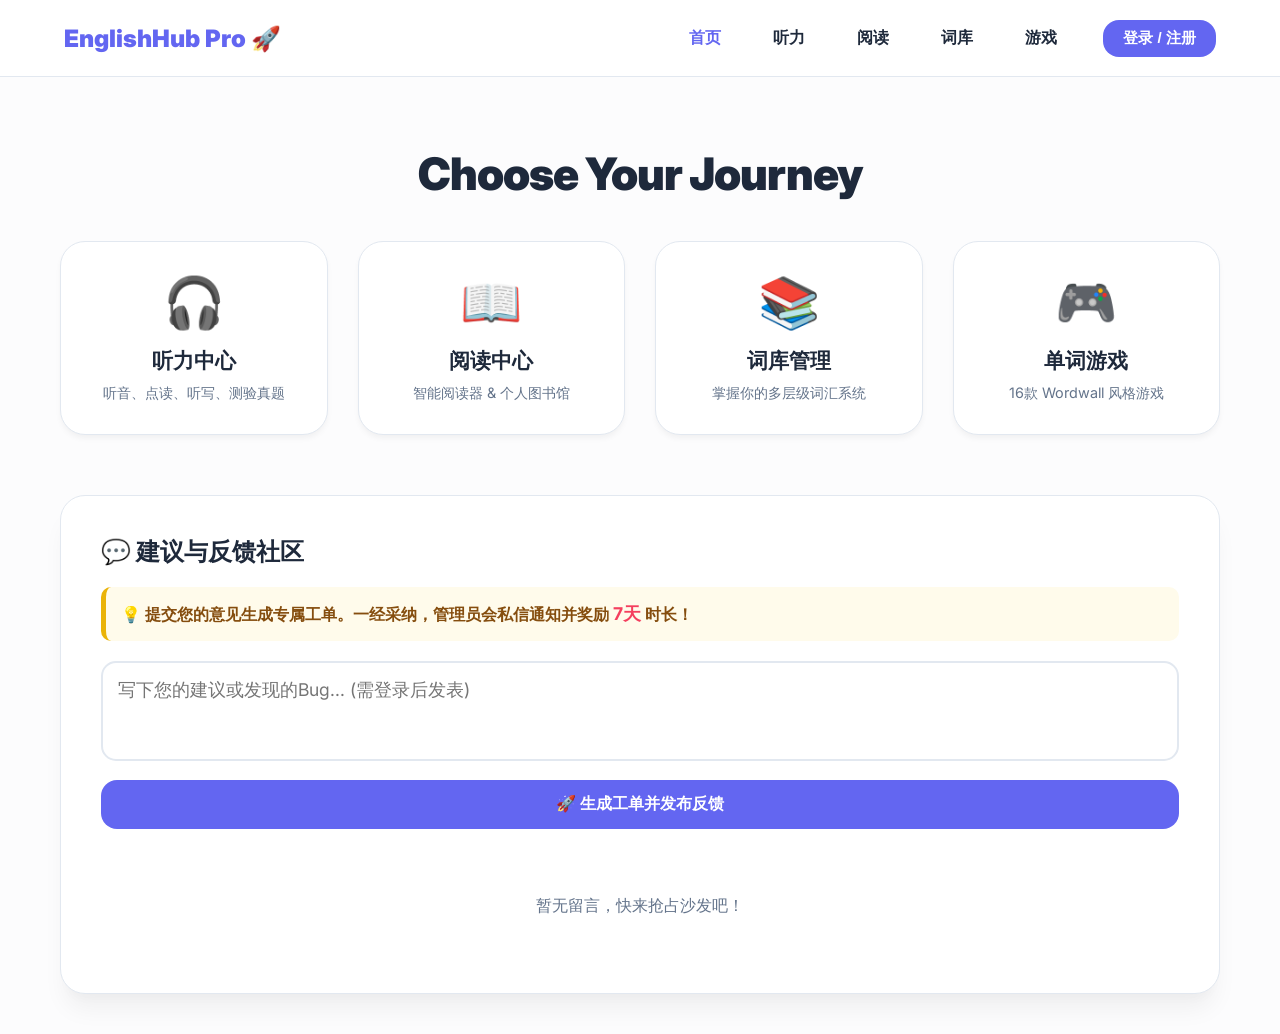
==== commit 28318328: "Rename 7.管理员修复+游戏升级2.0.html to index.html" ====
--- a/index.html
+++ b/index.html
@@ -698,39 +698,1404 @@
     </div>
 </div>
 
-<script src="js/main.js"></script>
-    <script src="js/vocab.js"></script>
-    <script src="js/listen.js"></script>
-    <script src="js/read.js"></script>
-    <script src="js/games.js"></script>
-
-    <script>
-        // 系统启动指令
-        window.onload = () => {
-            try { 
-                initAuth(); 
-                showPage('home'); 
-            } catch(err) { 
-                console.error("启动失败:", err); 
+<script>
+    // =========================================================================
+    // 【核心一】全局初始化与对象池声明 (杜绝引擎因作用域问题崩溃)
+    // =========================================================================
+    window.GameState = window.GameState || {};
+    
+    // 【终极修复点】：将所有被引用的底层游戏生命周期变量与定时器数组提到全局最高作用域！
+    let curBookIdx = -1;
+    let score = 0;
+    let gameTimers = [];      
+    let selectedCards = [];   
+    let flippedCards = [];    
+    
+    let siteStats = JSON.parse(localStorage.getItem('eh_site_stats')) || { pv: 0 };
+    function recordPV() {
+        siteStats.pv++;
+        localStorage.setItem('eh_site_stats', JSON.stringify(siteStats));
+    }
+
+    const GUEST_TRIAL_MS = 7 * 24 * 60 * 60 * 1000;
+    const USER_TRIAL_MS = 30 * 24 * 60 * 60 * 1000;
+
+    let usersDB = JSON.parse(localStorage.getItem('eh_users_db')) || [];
+    let currentUser = JSON.parse(localStorage.getItem('eh_current_user')) || null;
+    let selectedRegRole = 'student';
+
+    // 默认词库扩充至 5 个，防止游客体验游戏时因单词数量不足被拦截
+    let defaultNotebook = [
+        {word:'perspective', cn:'观点', en:'A particular way of considering something.', id:1},
+        {word:'efficient', cn:'高效的', en:'Working or operating quickly.', id:2},
+        {word:'dynamic', cn:'动态的', en:'Characterized by constant change.', id:3},
+        {word:'magnificent', cn:'壮丽的', en:'Impressively beautiful.', id:4},
+        {word:'challenge', cn:'挑战', en:'A call to take part in a contest.', id:5}
+    ];
+    
+    let notebook = [], library = [], bookshelf = [], listenErrors = [];
+    let gameHistory = [], readHistory = [], audioProgress = {};
+    let messagesDB = JSON.parse(localStorage.getItem('eh_messages_db')) || [];
+
+    let srsPlan = [], currentSRSQueue = [], currentSRSIndex = 0;
+    const SRS_INTERVALS = [ 12*3600*1000, 24*3600*1000, 3*24*3600*1000, 7*24*3600*1000, 14*24*3600*1000 ];
+
+    let currentGameType = ''; 
+    let currentGameMode = 'lib';
+    let currentResetCode = ''; 
+    let currentResetEmail = '';
+
+    // 听力模块全局变量
+    let parsedClozeAnswers = []; 
+    let clozeRawText = '';
+    let parsedListeningQuiz = [];
+    let correctSortOrder = []; 
+    let currentSortOrder = []; 
+    let draggedSortIndex = null;
+    let mediaRecorder; 
+    let audioChunks = [];
+    let parsedSubtitles = []; 
+    let currentAudioFileName = ""; 
+    let lastSaveTime = 0;
+    let currentChatMsgId = null;
+
+    function getPrefix() { return currentUser ? `eh_u_${currentUser.id}_` : `eh_guest_`; }
+
+    // =========================================================================
+    // 【核心二】数据加载与存储隔离 (含智能缺词补齐)
+    // =========================================================================
+    function loadUserData() {
+        let prefix = getPrefix();
+        if(!currentUser) {
+            notebook = JSON.parse(localStorage.getItem(prefix+'nb')) || JSON.parse(localStorage.getItem('eh_pro_nb_data')) || defaultNotebook.slice();
+            library = JSON.parse(localStorage.getItem(prefix+'lib')) || JSON.parse(localStorage.getItem('eh_pro_lib_data')) || [];
+            bookshelf = JSON.parse(localStorage.getItem(prefix+'bs')) || JSON.parse(localStorage.getItem('eh_pro_bs_data')) || [];
+            listenErrors = JSON.parse(localStorage.getItem(prefix+'l_err')) || JSON.parse(localStorage.getItem('eh_pro_listen_errors')) || [];
+            srsPlan = JSON.parse(localStorage.getItem(prefix+'srs_plan')) || [];
+        } else {
+            notebook = JSON.parse(localStorage.getItem(prefix+'nb')) || defaultNotebook.slice();
+            library = JSON.parse(localStorage.getItem(prefix+'lib')) || [];
+            bookshelf = JSON.parse(localStorage.getItem(prefix+'bs')) || [];
+            listenErrors = JSON.parse(localStorage.getItem(prefix+'l_err')) || [];
+            srsPlan = JSON.parse(localStorage.getItem(prefix+'srs_plan')) || [];
+        }
+        
+        if (!Array.isArray(notebook)) notebook = defaultNotebook.slice();
+        if (notebook.length < 5) {
+            let missingCount = 5 - notebook.length;
+            notebook = notebook.concat(defaultNotebook.slice(0, missingCount));
+        }
+
+        gameHistory = JSON.parse(localStorage.getItem(prefix+'g_hist')) || [];
+        readHistory = JSON.parse(localStorage.getItem(prefix+'r_hist')) || [];
+        audioProgress = JSON.parse(localStorage.getItem(prefix+'a_prog')) || {};
+    }
+
+    function saveUserData() { 
+        try {
+            let prefix = getPrefix();
+            localStorage.setItem(prefix+'nb', JSON.stringify(notebook)); 
+            localStorage.setItem(prefix+'lib', JSON.stringify(library)); 
+            localStorage.setItem(prefix+'bs', JSON.stringify(bookshelf)); 
+            localStorage.setItem(prefix+'l_err', JSON.stringify(listenErrors)); 
+            localStorage.setItem(prefix+'g_hist', JSON.stringify(gameHistory)); 
+            localStorage.setItem(prefix+'r_hist', JSON.stringify(readHistory)); 
+            localStorage.setItem(prefix+'a_prog', JSON.stringify(audioProgress)); 
+            localStorage.setItem(prefix+'srs_plan', JSON.stringify(srsPlan)); 
+        } catch(e) {}
+    }
+    function saveData() { saveUserData(); }
+    function syncDataLive() { loadUserData(); updateBadges(); }
+
+    // =========================================================================
+    // 【红点工单提醒系统】 
+    // =========================================================================
+    function updateBadges() {
+        if (!currentUser) return;
+        let adminBadge = document.getElementById('admin-notif-badge');
+        let userBadge = document.getElementById('notif-badge');
+        
+        if(currentUser.role === 'admin') {
+            let unreadCount = messagesDB.filter(m => m.unreadAdmin).length;
+            if(adminBadge) {
+                adminBadge.innerText = unreadCount;
+                if(unreadCount > 0) adminBadge.classList.remove('hidden'); else adminBadge.classList.add('hidden');
             }
+        } else {
+            let unreadCount = messagesDB.filter(m => m.uid === currentUser.id && m.unreadUser).length;
+            let navNotif = document.getElementById('nav-notif');
+            if(navNotif) navNotif.style.display = 'block';
+            if(userBadge) {
+                userBadge.innerText = unreadCount;
+                if(unreadCount > 0) userBadge.classList.remove('hidden'); else userBadge.classList.add('hidden');
+            }
+        }
+    }
+
+    // =========================================================================
+    // 【核心三】权限网关与 UI 路由交互
+    // =========================================================================
+    function initAuth() { 
+        if (!usersDB.find(u => u.role === 'admin')) {
+            usersDB.push({ id: 'admin_0', email: 'admin', password: 'admin', role: 'admin', nickname: '系统超级管理员', avatar: '👑', expireAt: 9999999999999 });
+            localStorage.setItem('eh_users_db', JSON.stringify(usersDB));
+        }
+
+        messagesDB.forEach(m => {
+            if(!m.replies) m.replies = [];
+            if(m.unreadAdmin === undefined) m.unreadAdmin = false;
+            if(m.unreadUser === undefined) m.unreadUser = false;
+            if(!m.status) m.status = 'open';
+        });
+        localStorage.setItem('eh_messages_db', JSON.stringify(messagesDB));
+
+        renderUserNav(); loadUserData(); renderMessages(); updateBadges();
+    }
+
+    function requireAuth() {
+        if (!currentUser) {
+            document.getElementById('auth-prompt-msg').classList.remove('hidden');
+            switchAuthTab('login'); openModal('modal-auth');
+            return false;
+        }
+        if (currentUser.role !== 'admin' && currentUser.expireAt && Date.now() > currentUser.expireAt) {
+            alert("⛔ 您的体验期已结束！请联系管理员充值或延长权限。");
+            currentUser = null; localStorage.removeItem('eh_current_user');
+            renderUserNav(); switchAuthTab('login'); openModal('modal-auth');
+            return false;
+        }
+        return true;
+    }
+
+    function checkGuestTrial() {
+        let guestInit = localStorage.getItem('eh_guest_used_time');
+        if (guestInit && Date.now() - parseInt(guestInit) > GUEST_TRIAL_MS) { return false; }
+        return true;
+    }
+
+    function guestLogin() {
+        let guestInit = localStorage.getItem('eh_guest_used_time');
+        if(guestInit) {
+            if(Date.now() - parseInt(guestInit) > GUEST_TRIAL_MS) {
+                alert("⛔ 此设备的 7 天游客免费体验期已结束！\n请注册正式账号以继续使用。"); return;
+            }
+        } else {
+            localStorage.setItem('eh_guest_used_time', Date.now());
+            guestInit = Date.now();
+        }
+
+        const guestUser = {
+            id: 'guest_' + Date.now(), email: 'guest', password: '', role: 'guest',
+            nickname: '游客体验官', avatar: '👀', expireAt: parseInt(guestInit) + GUEST_TRIAL_MS
         };
-    </script>
-<script src="js/main.js"></script>
-
-    <script src="js/listen.js"></script>
-    <script src="js/read.js"></script>
-    <script src="js/vocab.js"></script>
-    <script src="js/games.js"></script>
-
-    <script>
-        window.onload = () => {
-            try { 
-                initAuth(); 
-                showPage('home'); 
-            } catch(err) { 
-                console.error("启动失败:", err); 
+        currentUser = guestUser; localStorage.setItem('eh_current_user', JSON.stringify(currentUser));
+        document.getElementById('auth-prompt-msg').classList.add('hidden');
+        closeModals(); renderUserNav(); loadUserData(); updateBadges(); showPage('home');
+        alert("🎉 游客登录成功！您享有 7 天全功能免费体验。");
+    }
+
+    // =========================================================================
+    // 互动留言板引擎 (Feedback Message Board)
+    // =========================================================================
+    function submitMessage() {
+        if(!requireAuth()) return;
+        const input = document.getElementById('msg-input');
+        const text = input.value.trim();
+        if(!text) return alert("写点什么再发布吧！");
+        
+        const newMsg = {
+            id: Date.now(), uid: currentUser.id, name: currentUser.nickname, avatar: currentUser.avatar,
+            text: text.replace(/</g, "&lt;").replace(/>/g, "&gt;"), // 简单防注入
+            time: new Date().toLocaleDateString() + ' ' + new Date().toLocaleTimeString().slice(0, 5),
+            pinned: false, replies: [], status: 'open', unreadAdmin: true, unreadUser: false
+        };
+        messagesDB.unshift(newMsg);
+        localStorage.setItem('eh_messages_db', JSON.stringify(messagesDB));
+        input.value = ''; renderMessages(); updateBadges();
+        alert("工单生成成功！管理员会尽快处理并回复。");
+    }
+
+    function renderMessages() {
+        const list = document.getElementById('msg-list');
+        if(!list) return;
+        
+        let sorted = messagesDB.slice().sort((a,b) => {
+            if(a.pinned && !b.pinned) return -1;
+            if(!a.pinned && b.pinned) return 1;
+            return b.id - a.id;
+        });
+
+        if(sorted.length === 0) {
+            list.innerHTML = `<p style="text-align:center; color:var(--text-light); padding:20px;">暂无留言，快来抢占沙发吧！</p>`; return;
+        }
+
+        let isAdmin = currentUser && currentUser.role === 'admin';
+        list.innerHTML = sorted.map(m => {
+            let canReply = isAdmin || (currentUser && currentUser.id === m.uid);
+            let replyBtnText = m.replies && m.replies.length > 0 ? `💬 参与对话 (${m.replies.length})` : `💬 开启对话`;
+            let unreadDot = '';
+            if (isAdmin && m.unreadAdmin) unreadDot = `<span style="display:inline-block; width:8px; height:8px; background:var(--accent); border-radius:50%; margin-left:5px;"></span>`;
+            if (!isAdmin && currentUser && currentUser.id === m.uid && m.unreadUser) unreadDot = `<span style="display:inline-block; width:8px; height:8px; background:var(--accent); border-radius:50%; margin-left:5px;"></span>`;
+
+            return `
+            <div class="msg-item ${m.pinned ? 'pinned' : ''}">
+                <div class="msg-avatar">${m.avatar}</div>
+                <div class="msg-content">
+                    <div class="msg-header">
+                        <div class="msg-name">${m.name} ${m.pinned ? '<span style="font-size:0.8rem; background:var(--warning); color:#fff; padding:2px 6px; border-radius:4px;">置顶</span>' : ''}</div>
+                        <div class="msg-time">${m.time}</div>
+                    </div>
+                    <div class="msg-text">${m.text}</div>
+                    <div class="msg-admin-controls">
+                        ${canReply ? `<button class="btn btn-outline" style="padding: 4px 10px; font-size: 0.8rem; border-color:var(--primary); color:var(--primary);" onclick="openChatDialog(${m.id})">${replyBtnText} ${unreadDot}</button>` : ''}
+                        ${isAdmin ? `
+                        <button class="btn btn-outline" style="padding: 4px 10px; font-size: 0.8rem;" onclick="togglePinMsg(${m.id})">${m.pinned ? '取消置顶' : '📌 置顶'}</button>
+                        <button class="btn btn-outline" style="padding: 4px 10px; font-size: 0.8rem; border-color:var(--success); color:var(--success);" onclick="rewardUser('${m.uid}')">🎁 奖励7天</button>
+                        <button class="btn btn-outline" style="padding: 4px 10px; font-size: 0.8rem; border-color:var(--accent); color:var(--accent);" onclick="delMsg(${m.id})">删除</button>` : ''}
+                    </div>
+                </div>
+            </div>`
+        }).join('');
+    }
+
+    function openChatDialog(msgId) {
+        currentChatMsgId = msgId;
+        let m = messagesDB.find(x => x.id === msgId);
+        if(!m) return;
+        
+        if (currentUser.role === 'admin') m.unreadAdmin = false;
+        else if (currentUser.id === m.uid) m.unreadUser = false;
+        localStorage.setItem('eh_messages_db', JSON.stringify(messagesDB));
+        updateBadges(); renderMessages(); 
+        if(document.getElementById('p-admin').classList.contains('hidden') === false) renderAdminMsgList();
+
+        renderChatHistory();
+        openModal('modal-chat');
+    }
+
+    function renderChatHistory() {
+        let m = messagesDB.find(x => x.id === currentChatMsgId);
+        let container = document.getElementById('chat-history-container');
+        if(!m || !container) return;
+
+        let html = `
+            <div class="chat-bubble chat-left" style="background:#fefce8; border-left:4px solid var(--warning);">
+                <div style="font-weight:bold; font-size:0.85rem; color:var(--text-light); margin-bottom:4px;">${m.name} (工单发起内容)</div>
+                ${m.text}
+                <div class="chat-time">${m.time}</div>
+            </div>
+        `;
+
+        if (m.replies && m.replies.length > 0) {
+            m.replies.forEach(r => {
+                let isMe = (currentUser.role === 'admin' && r.fromAdmin) || (currentUser.role !== 'admin' && !r.fromAdmin);
+                let bubbleClass = isMe ? 'chat-right' : 'chat-left';
+                let senderName = r.fromAdmin ? '👑 管理员' : m.name;
+                html += `
+                <div class="chat-bubble ${bubbleClass}">
+                    <div style="font-weight:bold; font-size:0.8rem; margin-bottom:4px; opacity:0.8;">${senderName}</div>
+                    ${r.text}
+                    <div class="chat-time">${r.time}</div>
+                </div>`;
+            });
+        }
+        container.innerHTML = html;
+        container.scrollTop = container.scrollHeight;
+    }
+
+    function sendChatReply() {
+        let text = document.getElementById('chat-reply-input').value.trim();
+        if(!text) return;
+        let m = messagesDB.find(x => x.id === currentChatMsgId);
+        if(!m) return;
+
+        let isAdmin = currentUser.role === 'admin';
+        if(!m.replies) m.replies = [];
+        
+        m.replies.push({
+            fromAdmin: isAdmin,
+            text: text.replace(/</g, "&lt;").replace(/>/g, "&gt;"),
+            time: new Date().toLocaleTimeString().slice(0, 5)
+        });
+
+        if (isAdmin) m.unreadUser = true; else m.unreadAdmin = true;
+
+        localStorage.setItem('eh_messages_db', JSON.stringify(messagesDB));
+        document.getElementById('chat-reply-input').value = '';
+        renderChatHistory(); updateBadges(); renderMessages(); 
+        if(document.getElementById('p-admin').classList.contains('hidden') === false) renderAdminMsgList();
+    }
+
+    function openNotifModal() {
+        if(!currentUser) return;
+        let list = document.getElementById('notif-list-body');
+        let myMsgs = messagesDB.filter(m => m.uid === currentUser.id);
+        
+        if(myMsgs.length === 0) { list.innerHTML = `<p style="text-align:center; color:var(--text-light);">您还没有提交过工单反馈~</p>`; } 
+        else {
+            list.innerHTML = myMsgs.map(m => `
+                <div style="padding: 15px; border: 1px solid var(--border); border-radius: 12px; margin-bottom: 10px; cursor:pointer; transition:0.2s;" onclick="openChatDialog(${m.id})" onmouseover="this.style.borderColor='var(--primary)'" onmouseout="this.style.borderColor='var(--border)'">
+                    <div style="font-weight:bold; color:var(--text); display:flex; justify-content:space-between;">
+                        <span>${m.text.length > 20 ? m.text.substring(0, 20) + '...' : m.text}</span>
+                        ${m.unreadUser ? `<span style="background:var(--accent); color:white; font-size:0.7rem; padding:2px 6px; border-radius:10px;">新回复</span>` : ''}
+                    </div>
+                    <div style="font-size:0.8rem; color:var(--text-light); margin-top:5px;">时间: ${m.time} | 包含 ${m.replies ? m.replies.length : 0} 条沟通记录</div>
+                </div>
+            `).join('');
+        }
+        openModal('modal-notif');
+    }
+
+    function togglePinMsg(id) { let m = messagesDB.find(x => x.id === id); if(m) m.pinned = !m.pinned; localStorage.setItem('eh_messages_db', JSON.stringify(messagesDB)); renderMessages(); if(document.getElementById('p-admin').classList.contains('hidden') === false) renderAdminMsgList(); }
+    function delMsg(id) { if(confirm("确定删除该留言/工单？")) { messagesDB = messagesDB.filter(x => x.id !== id); localStorage.setItem('eh_messages_db', JSON.stringify(messagesDB)); renderMessages(); if(document.getElementById('p-admin').classList.contains('hidden') === false) renderAdminMsgList(); updateBadges(); } }
+    function rewardUser(uid) {
+        let u = usersDB.find(x => x.id === uid); if(!u) return alert("该用户可能是游客或已被删除，无法奖励。");
+        if(Date.now() > u.expireAt) u.expireAt = Date.now() + 7 * 24 * 3600 * 1000; else u.expireAt += 7 * 24 * 3600 * 1000;
+        localStorage.setItem('eh_users_db', JSON.stringify(usersDB)); alert(`🎁 已成功为用户 [${u.nickname}] 增加 7 天使用期限！`); if(document.getElementById('p-admin').classList.contains('hidden') === false) renderAdminPanel();
+    }
+
+    // =========================================================================
+    // 用户界面控制 (UI Controls) 包含密码找回
+    // =========================================================================
+    function renderUserNav() {
+        const navArea = document.getElementById('nav-user-area');
+        const adminNav = document.getElementById('nav-admin');
+        const notifNav = document.getElementById('nav-notif');
+
+        if(currentUser) {
+            let initial = currentUser.avatar || currentUser.nickname.charAt(0).toUpperCase();
+            navArea.innerHTML = `<div class="user-nav"><div class="user-avatar">${initial}</div><span>${currentUser.nickname}</span></div>`;
+            if (currentUser.role === 'admin' && adminNav) {
+                adminNav.style.display = 'block';
+                if(notifNav) notifNav.style.display = 'none';
+            } else {
+                if (adminNav) adminNav.style.display = 'none';
+                if (notifNav) notifNav.style.display = 'block';
             }
+        } else {
+            navArea.innerHTML = `<button class="btn" style="padding: 8px 20px; font-size: 0.95rem;">登录 / 注册</button>`;
+            if (adminNav) adminNav.style.display = 'none';
+            if (notifNav) notifNav.style.display = 'none';
+        }
+    }
+
+    function handleUserNavClick() { 
+        if(currentUser) showPage('profile'); 
+        else { document.getElementById('auth-prompt-msg').classList.add('hidden'); switchAuthTab('login'); openModal('modal-auth'); } 
+    }
+
+    function switchAuthTab(tab) {
+        document.getElementById('form-login').classList.add('hidden'); 
+        document.getElementById('form-register').classList.add('hidden');
+        document.getElementById('form-forgot').classList.add('hidden');
+        let formAdmin = document.getElementById('form-admin'); if(formAdmin) formAdmin.classList.add('hidden');
+        
+        if(tab === 'admin') {
+            document.getElementById('auth-tabs-header').style.display = 'none'; document.getElementById('guest-login-top-area').style.display = 'none'; document.getElementById('auth-footer').style.display = 'none'; document.getElementById('form-admin').classList.remove('hidden');
+        } else if (tab === 'forgot') {
+            document.getElementById('auth-tabs-header').style.display = 'none'; document.getElementById('guest-login-top-area').style.display = 'none'; document.getElementById('auth-footer').style.display = 'none'; 
+            document.getElementById('form-forgot').classList.remove('hidden');
+            document.getElementById('forgot-step-1').classList.remove('hidden');
+            document.getElementById('forgot-step-2').classList.add('hidden');
+            document.getElementById('forgot-email').value = '';
+            document.getElementById('forgot-code').value = '';
+            document.getElementById('forgot-new-pwd').value = '';
+        } else {
+            document.getElementById('auth-tabs-header').style.display = 'flex'; document.getElementById('guest-login-top-area').style.display = 'block'; document.getElementById('auth-footer').style.display = 'block';
+            document.getElementById('tab-login').classList.remove('active'); document.getElementById('tab-register').classList.remove('active');
+            document.getElementById('tab-' + tab).classList.add('active'); document.getElementById('form-' + tab).classList.remove('hidden');
+        }
+    }
+
+    function selectRole(role) {
+        selectedRegRole = role;
+        document.getElementById('role-student').classList.remove('active'); document.getElementById('role-teacher').classList.remove('active');
+        document.getElementById('role-' + role).classList.add('active');
+    }
+
+    function doRegister() {
+        const email = document.getElementById('reg-email').value.trim(); const pwd1 = document.getElementById('reg-pwd').value.trim(); const pwd2 = document.getElementById('reg-pwd2').value.trim();
+        if(!email || !pwd1) return alert("请填写邮箱和密码！"); if(pwd1 !== pwd2) return alert("两次输入的密码不一致！");
+        if(usersDB.find(u => u.email === email)) return alert("该邮箱已注册，请直接登录！");
+        const newUser = { id: Date.now(), email: email, password: pwd1, role: selectedRegRole, nickname: email.split('@')[0], avatar: email.charAt(0).toUpperCase(), expireAt: Date.now() + USER_TRIAL_MS };
+        usersDB.push(newUser); localStorage.setItem('eh_users_db', JSON.stringify(usersDB));
+        currentUser = newUser; localStorage.setItem('eh_current_user', JSON.stringify(currentUser));
+        document.getElementById('auth-prompt-msg').classList.add('hidden');
+        closeModals(); renderUserNav(); loadUserData(); updateBadges(); showPage('home'); alert("🎉 注册成功！您已获得系统 30 天免费使用权限。");
+    }
+
+    function doLogin() {
+        const email = document.getElementById('login-email').value.trim(); const pwd = document.getElementById('login-pwd').value.trim();
+        if(!email || !pwd) return alert("请填写完整邮箱和密码！");
+        const user = usersDB.find(u => u.email === email && u.password === pwd);
+        if(!user || user.role === 'admin') return alert("❌ 账号或密码错误！"); 
+        if (!user.expireAt) user.expireAt = Date.now() + USER_TRIAL_MS; 
+        if (Date.now() > user.expireAt) { alert("⛔ 您的 30 天使用期已结束！\n请联系管理员延长权限。"); return; }
+        currentUser = user; localStorage.setItem('eh_current_user', JSON.stringify(currentUser));
+        document.getElementById('auth-prompt-msg').classList.add('hidden'); 
+        closeModals(); renderUserNav(); loadUserData(); updateBadges(); showPage('home');
+    }
+
+    function sendResetCode() {
+        const email = document.getElementById('forgot-email').value.trim();
+        const user = usersDB.find(u => u.email === email);
+        if (!user) return alert("❌ 该邮箱未在系统中注册！");
+        
+        currentResetCode = Math.floor(1000 + Math.random() * 9000).toString();
+        currentResetEmail = email;
+        
+        alert(`【系统模拟邮件发送成功】\n\n收件人: ${email}\n找回密码验证码是: ${currentResetCode}\n\n(请在页面中输入此验证码)`);
+        
+        document.getElementById('forgot-step-1').classList.add('hidden');
+        document.getElementById('forgot-step-2').classList.remove('hidden');
+    }
+
+    function doResetPassword() {
+        const code = document.getElementById('forgot-code').value.trim();
+        const newPwd = document.getElementById('forgot-new-pwd').value.trim();
+        
+        if (code !== currentResetCode) return alert("❌ 验证码错误！");
+        if (!newPwd) return alert("❌ 新密码不能为空！");
+        
+        const user = usersDB.find(u => u.email === currentResetEmail);
+        if (user) {
+            user.password = newPwd;
+            localStorage.setItem('eh_users_db', JSON.stringify(usersDB));
+            alert("✅ 密码重置成功！请使用新密码重新登录。");
+            switchAuthTab('login');
+        }
+    }
+
+    function doAdminLogin() {
+        const email = document.getElementById('admin-email').value.trim(); const pwd = document.getElementById('admin-pwd').value.trim();
+        if(!email || !pwd) return alert("请填写管理员账号和密码！");
+        const user = usersDB.find(u => u.role === 'admin' && u.email === email && u.password === pwd);
+        if(!user) return alert("❌ 账号或密码错误或无管理员权限！");
+        currentUser = user; localStorage.setItem('eh_current_user', JSON.stringify(currentUser));
+        closeModals(); renderUserNav(); loadUserData(); updateBadges(); showPage('admin');
+    }
+
+    function doLogout() {
+        if(confirm("确定要退出当前账号吗？")) { currentUser = null; localStorage.removeItem('eh_current_user'); loadUserData(); updateBadges(); showPage('home'); renderUserNav(); }
+    }
+
+    function showPage(id) {
+        try {
+            let blockNav = false;
+            if (currentUser) {
+                if (currentUser.role !== 'admin' && currentUser.expireAt && Date.now() > currentUser.expireAt) {
+                    alert("⛔ 您的体验期已结束，系统已自动登出。\n请联系管理员延长权限。");
+                    currentUser = null; localStorage.removeItem('eh_current_user'); loadUserData(); renderUserNav(); openModal('modal-auth'); blockNav = true;
+                }
+            } else {
+                if (!checkGuestTrial()) {
+                    if (id !== 'home') { alert("⛔ 您的7天游客免费体验期已结束！\n请注册或登录账号以继续使用。"); openModal('modal-auth'); blockNav = true; } 
+                    else { openModal('modal-auth'); }
+                }
+            }
+            if (blockNav && id !== 'home') id = 'home'; 
+
+            recordPV(); 
+            syncDataLive(); 
+            let views = document.querySelectorAll('.view'); for(let i=0; i<views.length; i++) { views[i].classList.add('hidden'); }
+            let navs = document.querySelectorAll('.nav-item'); for(let i=0; i<navs.length; i++) { navs[i].classList.remove('active'); }
+            let targetView = document.getElementById('p-' + id); if(targetView) { targetView.classList.remove('hidden'); }
+            let navPrefix = id.split('-')[0]; let navEl = document.getElementById('nav-' + navPrefix); if(navEl) { navEl.classList.add('active'); }
+            
+            if(id === 'vocab-nb') renderNB();
+            if(id === 'vocab-bs') renderBS();
+            if(id === 'vocab-srs') renderVocabSRS();
+            if(id === 'read-library') renderLibrary();
+            if(id === 'listen-main') renderListenErrors(); 
+            if(id === 'profile') renderProfileData(); 
+            if(id === 'admin') renderAdminPanel(); 
+            window.scrollTo(0, 0); 
+        } catch(e) { console.error(e); }
+    }
+
+    // =========================================================================
+    // 管理员后台与资料大屏控制
+    // =========================================================================
+    function openEditUserModal(uid) {
+        let u = usersDB.find(x => x.id == uid);
+        if(!u) return;
+        document.getElementById('admin-edit-uid').value = u.id;
+        document.getElementById('admin-edit-email').value = u.email;
+        document.getElementById('admin-edit-nickname').value = u.nickname || '';
+        document.getElementById('admin-edit-phone').value = u.phone || '';
+        document.getElementById('admin-edit-pwd').value = '';
+        openModal('modal-admin-edit-user');
+    }
+
+    function saveAdminUserEdit() {
+        let uid = document.getElementById('admin-edit-uid').value;
+        let u = usersDB.find(x => x.id == uid);
+        if(u) {
+            u.nickname = document.getElementById('admin-edit-nickname').value.trim() || u.nickname;
+            u.phone = document.getElementById('admin-edit-phone').value.trim();
+            let newPwd = document.getElementById('admin-edit-pwd').value.trim();
+            if(newPwd) u.password = newPwd;
+            localStorage.setItem('eh_users_db', JSON.stringify(usersDB));
+            closeModals(); renderAdminPanel(); alert("用户信息修改成功！");
+        }
+    }
+
+    function setSpecificExpiry(uid, dateStr) {
+        if(!dateStr) return; let u = usersDB.find(x => x.id == uid);
+        if(u) { let newDate = new Date(dateStr + 'T23:59:59'); u.expireAt = newDate.getTime(); localStorage.setItem('eh_users_db', JSON.stringify(usersDB)); renderAdminPanel(); alert("到期日期已修改！"); }
+    }
+
+    function switchAdminTab(tab) {
+        document.getElementById('tab-admin-users').classList.remove('active'); document.getElementById('tab-admin-msgs').classList.remove('active');
+        document.getElementById('admin-view-users').classList.add('hidden'); document.getElementById('admin-view-msgs').classList.add('hidden');
+        document.getElementById('tab-admin-' + tab).classList.add('active'); document.getElementById('admin-view-' + tab).classList.remove('hidden');
+        if(tab === 'msgs') renderAdminMsgList();
+    }
+
+    function renderAdminMsgList() {
+        const list = document.getElementById('admin-msg-list');
+        let sorted = messagesDB.slice().sort((a,b) => b.id - a.id);
+        if(sorted.length === 0) { list.innerHTML = `<p style="color:var(--text-light);">暂无任何用户反馈。</p>`; return; }
+        
+        list.innerHTML = sorted.map(m => `
+            <div style="background:var(--white); border: 2px solid ${m.unreadAdmin ? 'var(--accent)' : 'var(--border)'}; border-radius:15px; padding:20px; margin-bottom:15px; box-shadow:0 2px 4px rgba(0,0,0,0.02);">
+                <div style="display:flex; justify-content:space-between; margin-bottom:10px;">
+                    <div><span style="font-weight:900; color:var(--primary); font-size:1.1rem;">${m.name}</span> <span style="color:var(--text-light); font-size:0.85rem; margin-left:10px;">${m.time}</span></div>
+                    <div>${m.unreadAdmin ? '<span style="background:var(--accent); color:white; font-size:0.8rem; padding:4px 8px; border-radius:12px; font-weight:bold;">未读工单</span>' : '<span style="background:var(--border); color:var(--text-light); font-size:0.8rem; padding:4px 8px; border-radius:12px;">已查阅</span>'}</div>
+                </div>
+                <div style="color:var(--text); line-height:1.6; margin-bottom:15px; background:var(--bg); padding:10px; border-radius:8px;">${m.text}</div>
+                <div style="display:flex; gap:10px; flex-wrap:wrap;">
+                    <button class="btn btn-outline" style="padding: 6px 15px; font-size: 0.9rem;" onclick="openChatDialog(${m.id})">💬 开启/继续对话 (${m.replies ? m.replies.length : 0})</button>
+                    <button class="btn btn-outline" style="padding: 6px 15px; font-size: 0.9rem; border-color:var(--success); color:var(--success);" onclick="rewardUser('${m.uid}')">🎁 奖励7天</button>
+                    <button class="btn btn-outline" style="padding: 6px 15px; font-size: 0.9rem; border-color:var(--accent); color:var(--accent);" onclick="delMsg(${m.id})">删除</button>
+                </div>
+            </div>
+        `).join('');
+    }
+
+    function renderAdminPanel() {
+        if(!currentUser || currentUser.role !== 'admin') { showPage('home'); return; }
+        document.getElementById('admin-stat-pv').innerText = siteStats.pv;
+        document.getElementById('admin-stat-users').innerText = usersDB.filter(u => u.role !== 'guest' && u.role !== 'admin').length;
+        document.getElementById('admin-stat-msgs').innerText = messagesDB.length;
+
+        const tbody = document.getElementById('admin-user-list'); let html = '';
+        usersDB.forEach((u, i) => {
+            if(u.role === 'admin') return; 
+            if(!u.expireAt) u.expireAt = Date.now() + USER_TRIAL_MS;
+            let expDate = new Date(u.expireAt); let isExpired = Date.now() > u.expireAt;
+            let dateStr = expDate.toLocaleDateString() + ' ' + expDate.toLocaleTimeString();
+            let statusHtml = isExpired ? `<span style="color: var(--accent); font-weight:bold;">${dateStr} (已过期)</span>` : `<span style="color: var(--success); font-weight:bold;">${dateStr}</span>`;
+            let roleStr = u.role === 'teacher' ? '👨‍🏫 教师' : (u.role === 'guest' ? '👀 游客' : '👨‍🎓 学生');
+            
+            let tzOffset = (new Date()).getTimezoneOffset() * 60000;
+            let localISOTime = (new Date(u.expireAt - tzOffset)).toISOString().slice(0, -1);
+            let dateVal = localISOTime.split('T')[0];
+
+            html += `<tr style="border-bottom: 1px solid var(--border);">
+                <td style="padding: 15px;">
+                    <div style="font-weight: 900; color: var(--text); font-size:1.1rem;">${u.email}</div>
+                    <div style="font-size: 0.85rem; color: var(--text-light); margin-top: 4px;">昵称: ${u.nickname}</div>
+                    <div style="font-size: 0.85rem; color: var(--text-light); margin-top: 2px;">手机: ${u.phone || '<span style="opacity:0.5;">未填写</span>'}</div>
+                </td>
+                <td style="padding: 15px; color: var(--text-light); font-weight:bold;">${roleStr}</td>
+                <td style="padding: 15px;">
+                    <div style="margin-bottom: 10px;">${statusHtml}</div>
+                    <div style="display:flex; gap:8px; align-items:center;">
+                        <input type="date" value="${dateVal}" onchange="setSpecificExpiry('${u.id}', this.value)" style="padding: 6px 10px; font-size: 0.9rem; border-radius: 8px; border: 2px solid var(--border); margin:0; width: auto; flex:1;" title="修改到期日">
+                        <button class="btn btn-outline" style="padding: 6px 12px; font-size: 0.85rem; flex-shrink:0;" onclick="extendUserTrial('${u.id}', 30)">+ 30天</button>
+                    </div>
+                </td>
+                <td style="padding: 15px;">
+                    <div style="display:flex; gap:8px;">
+                        <button class="btn btn-outline" style="padding: 6px 15px; font-size: 0.85rem; border-color: #3b82f6; color: #3b82f6;" onclick="openEditUserModal('${u.id}')">编辑信息</button>
+                        <button class="btn btn-outline" style="padding: 6px 15px; font-size: 0.85rem; border-color: var(--accent); color: var(--accent);" onclick="deleteUser('${u.id}')">彻底删除</button>
+                    </div>
+                </td>
+            </tr>`;
+        });
+        tbody.innerHTML = html || '<tr><td colspan="4" style="text-align:center; padding: 20px; color: var(--text-light);">暂无注册用户</td></tr>';
+        renderAdminMsgList();
+    }
+
+    function extendUserTrial(uid, days) {
+        let u = usersDB.find(x => x.id == uid);
+        if(u) {
+            if (Date.now() > u.expireAt && days > 0) { u.expireAt = Date.now() + days * 24 * 3600 * 1000; } 
+            else { u.expireAt += days * 24 * 3600 * 1000; }
+            localStorage.setItem('eh_users_db', JSON.stringify(usersDB)); renderAdminPanel();
+        }
+    }
+
+    function deleteUser(uid) {
+        if(confirm("警告：确定要彻底删除该用户及其所有数据吗？此操作不可逆！")) {
+            usersDB = usersDB.filter(x => x.id != uid);
+            localStorage.setItem('eh_users_db', JSON.stringify(usersDB));
+            renderAdminPanel();
+        }
+    }
+
+    function renderProfileData() {
+        if(!currentUser) { showPage('home'); return; }
+        document.getElementById('prof-avatar-display').innerText = currentUser.avatar; document.getElementById('prof-nickname-display').innerText = currentUser.nickname;
+        let roleName = currentUser.role === 'teacher' ? '👨‍🏫 教师身份' : (currentUser.role === 'admin' ? '👑 系统超级管理员' : '👨‍🎓 学生身份');
+        if(currentUser.role === 'guest') roleName = '👀 游客体验官';
+        document.getElementById('prof-role-display').innerText = roleName;
+        
+        let expireHtml = '';
+        if (currentUser.role === 'admin') { expireHtml = '权限状态: 永久无限期'; } else {
+            if(!currentUser.expireAt) currentUser.expireAt = Date.now() + USER_TRIAL_MS;
+            let dStr = new Date(currentUser.expireAt).toLocaleDateString();
+            expireHtml = Date.now() > currentUser.expireAt ? `⚠️ 已过期 (${dStr})` : `⏳ 账号有效期至: ${dStr}`;
+        }
+        document.getElementById('prof-expire-display').innerText = expireHtml;
+        document.getElementById('prof-nickname').value = currentUser.nickname; document.getElementById('prof-avatar').value = currentUser.avatar; document.getElementById('prof-pwd').value = '';
+
+        let gHistHtml = gameHistory.map(g => `<div style="margin-bottom:12px; padding-bottom:8px; border-bottom:1px solid var(--border);"><b>${g.game}</b> : <span style="color:var(--accent); font-weight:bold;">${g.score} 分</span> <br><span style="font-size:0.8em;">${g.date}</span></div>`).join('');
+        document.getElementById('prof-game-hist').innerHTML = gHistHtml || '暂无记录。';
+        let rHistHtml = readHistory.map(r => `<div style="margin-bottom:12px; padding-bottom:8px; border-bottom:1px solid var(--border);"><span style="color:var(--primary); font-weight:600;">${r.content}</span> <br><span style="font-size:0.8em;">${r.date}</span></div>`).join('');
+        document.getElementById('prof-read-hist').innerHTML = rHistHtml || '暂无记录。';
+    }
+
+    function saveProfile() {
+        const nn = document.getElementById('prof-nickname').value.trim(); const pwd = document.getElementById('prof-pwd').value.trim(); const av = document.getElementById('prof-avatar').value.trim();
+        if(!nn) return alert("昵称不能为空！");
+        currentUser.nickname = nn; currentUser.avatar = av || nn.charAt(0).toUpperCase(); if(pwd) currentUser.password = pwd;
+        let userInDb = usersDB.find(u => u.id === currentUser.id);
+        if(userInDb) { userInDb.nickname = currentUser.nickname; userInDb.avatar = currentUser.avatar; if(pwd) userInDb.password = currentUser.password; }
+        localStorage.setItem('eh_users_db', JSON.stringify(usersDB)); localStorage.setItem('eh_current_user', JSON.stringify(currentUser));
+        renderProfileData(); renderUserNav(); renderMessages(); alert("✅ 个人资料更新成功！");
+    }
+
+    function openModal(id) { let modal = document.getElementById(id); if(modal) modal.style.display = 'flex'; }
+    function closeModals() { let overlays = document.querySelectorAll('.modal-overlay'); for(let i=0; i<overlays.length; i++) overlays[i].style.display = 'none'; }
+    function speak(t) { try { window.speechSynthesis.speak(new SpeechSynthesisUtterance(t)); } catch(e) {} }
+
+    // =========================================================================
+    // 【核心五】艾宾浩斯智能背单词 (SRS Engine)
+    // =========================================================================
+    function openImportSRS() {
+        if(!requireAuth()) return; syncDataLive();
+        let sel = document.getElementById('sel-srs-source'); let htmlStr = `<option value="nb" style="font-weight:bold;">🧡 导入: 我的生词本</option>`;
+        if (bookshelf && Array.isArray(bookshelf)) {
+            for(let i=0; i<bookshelf.length; i++) {
+                let b = bookshelf[i]; htmlStr += `<option value="bs-${i}-all" style="font-weight:bold; color:var(--primary);">📘 导入: 单词书：${b.name} ${b.vol}</option>`;
+            }
+        }
+        sel.innerHTML = htmlStr; openModal('modal-import-srs');
+    }
+
+    function execImportSRS() {
+        let sourceVal = document.getElementById('sel-srs-source').value; let selectedWords = [];
+        if (sourceVal === 'nb') { selectedWords = selectedWords.concat(notebook); } 
+        else if (sourceVal.startsWith('bs-')) { const parts = sourceVal.split('-'); const bIdx = parseInt(parts[1]); if (bookshelf[bIdx] && bookshelf[bIdx].words) { selectedWords = selectedWords.concat(bookshelf[bIdx].words); } }
+        
+        let addedCount = 0;
+        selectedWords.forEach(w => {
+            if(!srsPlan.find(s => s.word.toLowerCase() === w.word.toLowerCase())) {
+                srsPlan.push({ word: w.word, cn: w.cn, en: w.en, phonetic: w.phonetic, step: 0, nextReviewTime: Date.now() });
+                addedCount++;
+            }
+        });
+        saveUserData(); closeModals(); renderVocabSRS();
+        alert(`成功导入 ${addedCount} 个新单词到学习计划！`);
+    }
+
+    function renderVocabSRS() {
+        let now = Date.now();
+        let dueCount = srsPlan.filter(w => w.step < 99 && w.nextReviewTime <= now).length;
+        let totalCount = srsPlan.length;
+        let masteredCount = srsPlan.filter(w => w.step >= 99).length;
+        
+        document.getElementById('srs-due-count').innerText = dueCount;
+        document.getElementById('srs-total-count').innerText = totalCount;
+        document.getElementById('srs-mastered-count').innerText = masteredCount;
+    }
+
+    function startSRSSession() {
+        if(!requireAuth()) return;
+        let now = Date.now();
+        currentSRSQueue = srsPlan.filter(w => w.step < 99 && w.nextReviewTime <= now);
+        
+        currentSRSQueue.sort(() => 0.5 - Math.random());
+        
+        if(currentSRSQueue.length === 0) { alert("太棒了！所有到期的复习任务都已完成，请稍后再来。"); return; }
+        
+        currentSRSIndex = 0;
+        showPage('srs-learn');
+        renderSRSCard();
+    }
+
+    function renderSRSCard() {
+        document.getElementById('srs-progress').innerText = `${currentSRSIndex + 1} / ${currentSRSQueue.length}`;
+        let w = currentSRSQueue[currentSRSIndex];
+        
+        document.getElementById('srs-word-display').innerText = w.word;
+        document.getElementById('srs-phonetic-display').innerText = w.phonetic || '';
+        document.getElementById('srs-cn-display').innerText = w.cn;
+        document.getElementById('srs-en-display').innerText = w.en || '';
+        
+        document.getElementById('srs-meaning-area').classList.add('hidden');
+        document.getElementById('srs-init-btns').classList.remove('hidden');
+        document.getElementById('srs-eval-btns').classList.add('hidden');
+        document.getElementById('srs-next-btn').classList.add('hidden');
+        
+        speak(w.word);
+    }
+
+    function srsReveal(action) {
+        document.getElementById('srs-meaning-area').classList.remove('hidden');
+        document.getElementById('srs-init-btns').classList.add('hidden');
+        
+        if (action === 'forget') {
+            document.getElementById('srs-next-btn').classList.remove('hidden');
+            let w = currentSRSQueue[currentSRSIndex];
+            w.step = 0; w.nextReviewTime = Date.now() + SRS_INTERVALS[0];
+            currentSRSQueue.push(w);
+            document.getElementById('srs-progress').innerText = `${currentSRSIndex + 1} / ${currentSRSQueue.length}`;
+        } else {
+            document.getElementById('srs-eval-btns').classList.remove('hidden');
+        }
+    }
+
+    function srsAnswer(grade) {
+        let w = currentSRSQueue[currentSRSIndex];
+        if (grade === 'wrong') {
+            w.step = 0; w.nextReviewTime = Date.now() + SRS_INTERVALS[0];
+            currentSRSQueue.push(w); 
+        } else if (grade === 'hard') {
+            w.nextReviewTime = Date.now() + SRS_INTERVALS[0]; 
+        } else if (grade === 'good') {
+            w.step++;
+            if (w.step >= SRS_INTERVALS.length) w.step = 99; 
+            else w.nextReviewTime = Date.now() + SRS_INTERVALS[w.step];
+        } else if (grade === 'easy') {
+            w.step = 99; 
+        }
+        srsNext();
+    }
+
+    function srsNext() {
+        currentSRSIndex++;
+        if (currentSRSIndex >= currentSRSQueue.length) {
+            saveUserData();
+            alert("🎉 恭喜！本次背单词任务已全部完成！");
+            showPage('vocab-srs');
+        } else {
+            renderSRSCard();
+        }
+    }
+
+    function exitSRSSession() { saveUserData(); showPage('vocab-srs'); }
+
+    // =========================================================================
+    // 【核心六】阅读、听写与词库管理底层
+    // =========================================================================
+    function renderLibrary() { 
+        const ui = document.getElementById('ui-library-list');
+        if(!library || library.length === 0) { ui.innerHTML = `<p style="text-align:center; color:var(--text-light); grid-column: 1 / -1; padding: 40px;">图书馆空空如也，快去收藏经典的英文文章吧！</p>`; return; }
+        let htmlStr = '';
+        for(let i=0; i<library.length; i++) {
+            let art = library[i];
+            htmlStr += `<div class="main-card" style="padding: 30px; text-align: left; display: flex; flex-direction: column; justify-content: space-between;"><div><h3 style="margin: 0 0 10px 0; font-size: 1.4rem; color: var(--primary);">${art.title}</h3><p style="color: var(--text-light); font-size: 0.95rem; display: -webkit-box; -webkit-line-clamp: 3; -webkit-box-orient: vertical; overflow: hidden;">${art.content}</p></div><div style="display: flex; justify-content: space-between; align-items: center; margin-top: 25px;"><span style="font-size: 0.85rem; color: #94a3b8; font-weight:600;">${art.date}</span><div style="display:flex; gap:10px;"><button class="btn btn-outline" style="padding: 8px 15px; font-size: 0.9rem;" onclick="readLibraryArticle(${i})">📖 阅读</button><button class="btn" style="background: var(--accent); padding: 8px 15px; font-size: 0.9rem;" onclick="deleteArticle(${i})">删除</button></div></div></div>`;
+        }
+        ui.innerHTML = htmlStr;
+    }
+
+    function saveArticle() { 
+        if(!requireAuth()) return;
+        const title = document.getElementById('in-art-title').value.trim(); const content = document.getElementById('in-art-content').value.trim(); 
+        if(!title || !content) { alert("文章标题和内容不能为空！"); return; } 
+        library.unshift({ id: Date.now(), title: title, content: content, date: new Date().toLocaleDateString() }); 
+        saveUserData(); closeModals(); renderLibrary(); 
+        document.getElementById('in-art-title').value = ''; document.getElementById('in-art-content').value = ''; 
+    }
+
+    function deleteArticle(index) { if(confirm('确定要删除这篇文章吗？')) { library.splice(index, 1); saveUserData(); renderLibrary(); } }
+    function readLibraryArticle(index) { document.getElementById('read-in').value = library[index].content; showPage('read-smart'); processRead(); }
+
+    function processRead() { 
+        if(!requireAuth()) return;
+        const text = document.getElementById('read-in').value; 
+        if(!text) return; 
+        document.getElementById('read-input-view').classList.add('hidden'); 
+        const display = document.getElementById('read-display'); display.classList.remove('hidden'); 
+        let wordsArray = text.split(/\s+/); let htmlStr = '';
+        for(let i=0; i<wordsArray.length; i++) {
+            let w = wordsArray[i]; let clean = w.replace(/[^a-zA-Z]/g, '');
+            htmlStr += `<span class="read-word" onclick="quickLook('${clean}')">${w} </span>`;
+        }
+        display.innerHTML = htmlStr;
+        readHistory.unshift({ date: new Date().toLocaleString(), content: `智能阅读文章: ${text.substring(0, 20)}...` });
+        if(readHistory.length > 50) readHistory.pop(); saveUserData();
+    }
+
+    function resetReader() { document.getElementById('read-input-view').classList.remove('hidden'); document.getElementById('read-display').classList.add('hidden'); document.getElementById('read-in').value = ''; }
+    function quickLook(word) { if(!requireAuth()) return; speak(word); if(confirm(`识别到单词 "${word}"\n是否将其存入生词本并使用 AI 解析？`)) { notebook.unshift({word: word, cn: '来自阅读识别', phonetic: '', en: '', id: Date.now()}); saveUserData(); alert("✅ 已成功加入生词本！"); } }
+
+    function editWord(index, type) {
+        if(!requireAuth()) return;
+        let targetList = type === 'nb' ? notebook : bookshelf[curBookIdx].words; let wordObj = targetList[index];
+        let newCn = prompt(`修改 "${wordObj.word}" 的中文释义 (提供高频词义或记忆口诀)：`, wordObj.cn);
+        if (newCn !== null && newCn.trim() !== "") { wordObj.cn = newCn.trim(); saveUserData(); type === 'nb' ? renderNB() : renderBookWords(); }
+    }
+
+    async function fetchInfo(word) { 
+        try { 
+            let d_res = await fetch(`https://api.dictionaryapi.dev/api/v2/entries/en/${word}`); let d = await d_res.json();
+            let t_res = await fetch(`https://translate.googleapis.com/translate_a/single?client=gtx&sl=en&tl=zh-CN&dt=t&q=${word}`); let t = await t_res.json();
+            let rawCnTrans = t[0][0][0] || ''; let cleanCn = rawCnTrans.replace(/\[.*?\]/g, '').replace(/\(.*?\)/g, '').trim();
+            const isOk = Array.isArray(d); let phoneticSymbol = '';
+            if (isOk) { if (d[0].phonetic) { phoneticSymbol = d[0].phonetic; } else if (d[0].phonetics && d[0].phonetics.length > 0) { let pObj = d[0].phonetics.find(p => p.text); if (pObj) phoneticSymbol = pObj.text; } }
+            return { word: word, phonetic: phoneticSymbol, cn: cleanCn || '暂无翻译', en: isOk && d[0].meanings[0] && d[0].meanings[0].definitions[0] ? d[0].meanings[0].definitions[0].definition : '', id: Date.now() + Math.random() }; 
+        } catch(e) { return { word: word, cn: '解析失败，请手动修改', en: '', phonetic: '', id: Date.now() }; } 
+    }
+
+    async function processBatchWords(type) { 
+        if(!requireAuth()) return;
+        const inputId = type === 'nb' ? 'in-nb-batch' : 'in-u-batch'; const rawInput = document.getElementById(inputId).value; 
+        let splitArray = rawInput.split(/[\n,，;；]+/); let words = [];
+        for(let i=0; i<splitArray.length; i++) { let w = splitArray[i].trim(); if(w) words.push(w); }
+        const unitName = type === 'bs' ? (document.getElementById('in-u-name').value.trim() || "默认单元") : ""; 
+        if(words.length === 0) return; closeModals(); document.getElementById('api-loading').style.display = 'flex'; 
+        for(let i=0; i<words.length; i++) { 
+            const info = await fetchInfo(words[i]); 
+            if(type === 'nb') { notebook.unshift(info); } else { info.unit = unitName; bookshelf[curBookIdx].words.unshift(info); } 
+        } 
+        saveUserData(); document.getElementById('api-loading').style.display = 'none'; document.getElementById(inputId).value = ""; 
+        if(type === 'nb') renderNB(); else renderBookWords();
+    }
+
+    function renderNB() { 
+        const ui = document.getElementById('ui-nb-list'); 
+        if(!notebook || notebook.length === 0) { ui.innerHTML = `<p style="text-align:center; padding:40px; color:var(--text-light);">生词本为空，请点击右上角批量导入。</p>`; return; } 
+        let htmlStr = '';
+        for(let i=0; i<notebook.length; i++) {
+            let w = notebook[i];
+            htmlStr += `<div class="word-item"><div style="flex:1"><div style="display:flex; align-items:center; gap:12px;"><span style="font-size:1.6rem; font-weight:900; color:var(--primary);">${w.word}</span><span style="color:var(--text-light); font-size:1.1rem;">${w.phonetic || ''}</span></div><div style="font-weight:700; font-size:1.15rem; margin:8px 0; color:var(--text);">${w.cn}</div>${w.en ? `<div class="word-en-def">${w.en}</div>` : ''}</div><div style="display:flex; gap:8px; align-items:center;"><button class="btn btn-outline" style="padding:10px; border-radius:12px;" onclick="speak('${w.word}')" title="发音">🔊</button><button class="btn btn-outline" style="padding:10px; border-radius:12px; border-color:#3b82f6; color:#3b82f6;" onclick="editWord(${i}, 'nb')" title="自定义修改释义">✏️</button><button class="btn" style="background:var(--accent); padding:10px; border-radius:12px;" onclick="notebook.splice(${i},1);saveUserData();renderNB();" title="删除">🗑️</button></div></div>`;
+        }
+        ui.innerHTML = htmlStr; 
+    }
+
+    function saveBook() { 
+        if(!requireAuth()) return;
+        const name = document.getElementById('in-b-name').value.trim(); const vol = document.getElementById('in-b-vol').value.trim(); 
+        if(!name) { alert("书名不能为空！"); return; } 
+        bookshelf.unshift({ name: name, vol: vol, words: [] }); saveUserData(); closeModals(); renderBS(); 
+        document.getElementById('in-b-name').value = ''; document.getElementById('in-b-vol').value = ''; 
+    }
+
+    function renderBS() { 
+        const ui = document.getElementById('ui-book-grid'); 
+        if(!bookshelf || bookshelf.length === 0) { ui.innerHTML = `<p style="grid-column: 1/-1; text-align:center; padding:40px; color:var(--text-light);">尚未创建词书，请点击右上角新建。</p>`; return; } 
+        let htmlStr = '';
+        for(let i=0; i<bookshelf.length; i++) {
+            let b = bookshelf[i]; let count = b.words ? b.words.length : 0; let volStr = b.vol ? (b.vol + ' | ') : '';
+            htmlStr += `<div class="main-card" onclick="openBook(${i})" style="padding: 40px 20px;"><span class="card-icon">📘</span><h2 style="font-size:1.5rem;">${b.name}</h2><p style="margin-bottom:15px;">${volStr}已收录 ${count} 词</p><button class="btn btn-outline" style="padding:8px 16px; font-size:0.9rem;" onclick="event.stopPropagation(); if(confirm('确定删除此书？')) { bookshelf.splice(${i},1); saveUserData(); renderBS(); }">删除词书</button></div>`;
+        }
+        ui.innerHTML = htmlStr; 
+    }
+
+    function openBook(index) { curBookIdx = index; showPage('book-detail'); document.getElementById('detail-title').innerText = `${bookshelf[index].name} ${bookshelf[index].vol}`; renderBookWords(); }
+
+    function renderBookWords() { 
+        const ui = document.getElementById('ui-book-words'); if(curBookIdx === -1 || !bookshelf[curBookIdx]) return;
+        const words = bookshelf[curBookIdx].words; 
+        if(!words || words.length === 0) { ui.innerHTML = `<p style="text-align:center; padding:40px; color:var(--text-light);">该词书为空，请点击右上角导入单元单词。</p>`; return; } 
+        let htmlStr = ''; let currentUnit = ''; 
+        for(let i=0; i<words.length; i++) {
+            let w = words[i]; let u = w.unit || "未分类单元";
+            if(u !== currentUnit) { currentUnit = u; htmlStr += `<div class="group-header">${currentUnit}</div>`; } 
+            htmlStr += `<div class="word-item"><div style="flex:1"><div style="display:flex; align-items:center; gap:12px;"><span style="font-size:1.5rem; font-weight:900;">${w.word}</span><span style="color:var(--text-light);">${w.phonetic || ''}</span></div><div style="font-weight:700; margin:5px 0;">${w.cn}</div>${w.en ? `<div class="word-en-def">${w.en}</div>` : ''}</div><div style="display:flex; gap:8px; align-items:center;"><button class="btn btn-outline" style="padding:10px; border-radius:12px;" onclick="speak('${w.word}')" title="发音">🔊</button><button class="btn btn-outline" style="padding:10px; border-radius:12px; border-color:#3b82f6; color:#3b82f6;" onclick="editWord(${i}, 'bs')" title="修改">✏️</button><button class="btn" style="background:var(--accent); padding:10px; border-radius:12px;" onclick="bookshelf[${curBookIdx}].words.splice(${i},1); saveUserData(); renderBookWords();" title="删除">🗑️</button></div></div>`; 
+        }
+        ui.innerHTML = htmlStr; 
+    }
+
+    // =========================================================================
+    // 【核心七】游戏引擎控制系统与通关结算大屏 (彻底修复崩溃)
+    // =========================================================================
+    function clearGameTimers() { 
+        for(let i=0; i<gameTimers.length; i++) { clearInterval(gameTimers[i]); } 
+        gameTimers = []; 
+    }
+    
+    function exitGame() { 
+        clearGameTimers(); 
+        if(score > 0 && currentUser) { 
+            let gTitle = document.getElementById('g-title').innerText.split('(')[0].trim(); 
+            gameHistory.unshift({ date: new Date().toLocaleString(), game: gTitle, score: score }); 
+            if(gameHistory.length > 50) gameHistory.pop(); 
+            saveUserData(); 
+        }
+        showPage('games'); 
+    }
+    
+    function updateScore() { 
+        let scoreEl = document.getElementById('g-score'); 
+        if(scoreEl) scoreEl.innerText = "Score: " + score; 
+    }
+
+    function populateLibSource() {
+        syncDataLive(); const sel = document.getElementById('sel-lib-source'); if(!sel) return;
+        let htmlStr = `<option value="all" style="font-weight:bold;">📚 混合模式：所有系统词库</option>`; let nbCount = (notebook && notebook.length) ? notebook.length : 0; htmlStr += `<option value="nb" style="font-weight:bold;">🧡 我的生词本 (全 ${nbCount} 词)</option>`;
+        if (bookshelf && Array.isArray(bookshelf)) {
+            for(let i=0; i<bookshelf.length; i++) {
+                let b = bookshelf[i]; let bsCount = (b && b.words) ? b.words.length : 0; htmlStr += `<option value="bs-${i}-all" style="font-weight:bold; color:var(--primary);">📘 单词书：${b.name} ${b.vol} (全 ${bsCount} 词)</option>`;
+                if (b.words && b.words.length > 0) {
+                    let unitMap = {}; for(let j=0; j<b.words.length; j++) { let u = b.words[j].unit || "未分类单元"; if(!unitMap[u]) unitMap[u] = 0; unitMap[u]++; }
+                    for (let unitName in unitMap) { htmlStr += `<option value="bs-${i}-unit-${unitName}">&emsp;&emsp;├─ 单元：${unitName} (${unitMap[unitName]} 词)</option>`; }
+                }
+            }
+        }
+        sel.innerHTML = htmlStr;
+    }
+
+    function openGameSetup(type, title) {
+        if(!requireAuth()) return;
+        currentGameType = type; let titleEl = document.getElementById('setup-g-title'); if(titleEl) titleEl.innerText = title;
+        populateLibSource(); setGameMode('lib'); openModal('modal-game-setup');
+    }
+
+    function setGameMode(mode) {
+        currentGameMode = mode; let btnLib = document.getElementById('btn-mode-lib'); let btnCus = document.getElementById('btn-mode-custom'); let areaLib = document.getElementById('setup-lib-area'); let areaCus = document.getElementById('setup-custom-area');
+        if(mode === 'lib') { if(btnLib) btnLib.className = 'btn'; if(btnCus) btnCus.className = 'btn btn-outline'; if(areaCus) areaCus.classList.add('hidden'); if(areaLib) areaLib.classList.remove('hidden'); } 
+        else { if(btnLib) btnLib.className = 'btn btn-outline'; if(btnCus) btnCus.className = 'btn'; if(areaCus) areaCus.classList.remove('hidden'); if(areaLib) areaLib.classList.add('hidden'); }
+    }
+
+    async function startGameExec() {
+        try {
+            if(currentGameMode === 'lib') {
+                const selEl = document.getElementById('sel-lib-source'); if(!selEl) return;
+                const sourceVal = selEl.value; let selectedWords = [];
+                if (sourceVal === 'all') {
+                    if(notebook) selectedWords = selectedWords.concat(notebook);
+                    if(bookshelf && Array.isArray(bookshelf)) { for(let i=0; i<bookshelf.length; i++) { if(bookshelf[i] && bookshelf[i].words) selectedWords = selectedWords.concat(bookshelf[i].words); } }
+                } else if (sourceVal === 'nb') {
+                    if(notebook) selectedWords = selectedWords.concat(notebook);
+                } else if (sourceVal.startsWith('bs-')) {
+                    const parts = sourceVal.split('-'); const bIdx = parseInt(parts[1]);
+                    if (bookshelf[bIdx] && bookshelf[bIdx].words) {
+                        if (parts[2] === 'all') { selectedWords = selectedWords.concat(bookshelf[bIdx].words); } 
+                        else if (parts[2] === 'unit') {
+                            const targetUnit = parts.slice(3).join('-');
+                            for(let i=0; i<bookshelf[bIdx].words.length; i++) { let w = bookshelf[bIdx].words[i]; let u = w.unit || "未分类单元"; if(u === targetUnit) selectedWords.push(w); }
+                        }
+                    }
+                }
+                
+                let uniqueMap = new Map();
+                for(let i=0; i<selectedWords.length; i++) { let w = selectedWords[i]; if(w && w.word) uniqueMap.set(w.word.toLowerCase(), w); }
+                let finalWords = Array.from(uniqueMap.values());
+                
+                if(finalWords.length < 5) { 
+                    alert(`所选范围的有效单词不足 5 个（当前仅 ${finalWords.length} 个）！\n系统已为您自动补充系统默认词汇，让您可以继续体验游戏。`); 
+                    let needed = 5 - finalWords.length;
+                    finalWords = finalWords.concat(defaultNotebook.slice(0, needed));
+                }
+                closeModals(); initGame(currentGameType, finalWords);
+
+            } else {
+                const rawInput = document.getElementById('in-custom-words').value; 
+                let rawItems = rawInput.split(/[\n,，;；]+/); let items = [];
+                for(let i=0; i<rawItems.length; i++) { let l = rawItems[i].trim(); if(l) items.push(l); }
+                if(items.length < 5) { alert("为了保证良好的游戏体验，请至少输入 5 个单词！"); return; }
+                
+                closeModals(); document.getElementById('api-loading').style.display = 'flex'; 
+                let customWords = [];
+                for(let i=0; i<items.length; i++) {
+                    let line = items[i]; let parts = line.split(/=| - |:/); let w = parts[0].trim(); if(!w) continue;
+                    let cn = ''; if(parts.length > 1) { parts.shift(); cn = parts.join(' ').trim(); }
+                    if(cn) { customWords.push({ word: w, cn: cn, en: '', id: Date.now() + Math.random() }); } 
+                    else { const info = await fetchInfo(w); customWords.push(info); }
+                }
+                document.getElementById('api-loading').style.display = 'none'; document.getElementById('in-custom-words').value = '';
+                initGame(currentGameType, customWords);
+            }
+        } catch(err) {
+            document.getElementById('api-loading').style.display = 'none';
+            alert("启动游戏时发生异常：" + err.message);
+        }
+    }
+
+    // 🏆 全局通关结算大屏与一键重玩机制
+// 🏆 单机游戏结算
+    window.showGameOver = () => {
+        clearGameTimers();
+        const stage = document.getElementById('g-content');
+        stage.innerHTML = `
+            <div style="text-align: center; padding: 40px; animation: pop 0.5s ease-out;">
+                <div style="font-size: 6rem; margin-bottom: 20px;">🎖️</div>
+                <h2 style="font-size: 2.8rem; color: var(--text); margin-bottom: 10px;">练习完成</h2>
+                <div style="background: var(--primary-light); display: inline-block; padding: 20px 50px; border-radius: 20px; margin-bottom: 40px; border: 2px solid #c7d2fe;">
+                    <div style="font-size: 1.2rem; color: var(--text); font-weight:bold; margin-bottom: 5px;">最终得分</div>
+                    <div style="font-size: 3.5rem; color: var(--primary); font-weight: 900;">${score}</div>
+                </div>
+                <br>
+                <button class="btn btn-outline" style="margin-right: 15px;" onclick="showPage('games')">返回大厅</button>
+                <button class="btn" onclick="window.replayGame()">🔄 再来一局</button>
+            </div>
+        `;
+    };
+
+    // ⚔️ PK游戏结算
+    window.showPKGameOver = (rScore, bScore, msg) => {
+        clearGameTimers();
+        let winnerText = "";
+        if(rScore > bScore) winnerText = "🔴 红队获胜！";
+        else if(bScore > rScore) winnerText = "🔵 蓝队获胜！";
+        else winnerText = "🤝 握手言和！平局！";
+
+        const stage = document.getElementById('g-content');
+        stage.innerHTML = `
+            <div style="text-align: center; padding: 40px; animation: pop 0.5s ease-out; width: 100%; max-width: 800px;">
+                <div style="font-size: 5rem; margin-bottom: 20px;">🏁</div>
+                <h2 style="font-size: 3rem; color: var(--text); margin-bottom: 10px;">${winnerText}</h2>
+                <p style="color: var(--text-light); font-size: 1.2rem; margin-bottom: 30px;">${msg}</p>
+                <div style="display: flex; justify-content: center; gap: 30px; margin-bottom: 40px;">
+                    <div style="background: #fef2f2; padding: 20px 40px; border-radius: 20px; border: 2px solid #fca5a5; flex: 1;">
+                        <div style="font-size: 1.2rem; color: #ef4444; font-weight:bold;">🔴 红队得分</div>
+                        <div style="font-size: 4rem; color: #ef4444; font-weight: 900;">${rScore}</div>
+                    </div>
+                    <div style="background: #eff6ff; padding: 20px 40px; border-radius: 20px; border: 2px solid #93c5fd; flex: 1;">
+                        <div style="font-size: 1.2rem; color: #3b82f6; font-weight:bold;">🔵 蓝队得分</div>
+                        <div style="font-size: 4rem; color: #3b82f6; font-weight: 900;">${bScore}</div>
+                    </div>
+                </div>
+                <button class="btn btn-outline" style="margin-right: 15px;" onclick="showPage('games')">返回大厅</button>
+                <button class="btn" onclick="window.replayGame()">🔄 再战一局</button>
+            </div>
+        `;
+    };
+
+    window.replayGame = () => { initGame(currentGameType, window.GameState.originalWords); };
+
+    // =========================================================================
+    // 20 款游戏引擎本体
+    // =========================================================================
+    function initGame(type, sourceWords) {
+        clearGameTimers(); showPage('stage'); score = 0; updateScore();
+        const stage = document.getElementById('g-content'); if(!stage) return; stage.innerHTML = ''; 
+        let gameWords = [...sourceWords].sort(() => 0.5 - Math.random());
+        window.GameState.words = gameWords; window.GameState.originalWords = sourceWords; 
+
+        const renderPKScoreBoard = (rScore, bScore, extraHtml = '') => {
+            return `
+                <div style="display:flex; justify-content:space-between; align-items:center; width:100%; max-width:800px; margin-bottom:20px; background:var(--white); padding:15px 30px; border-radius:20px; border: 2px solid var(--border);">
+                    <div style="font-size:1.8rem; font-weight:900; color:#ef4444;">🔴 红队: <span>${rScore}</span></div>
+                    ${extraHtml}
+                    <div style="font-size:1.8rem; font-weight:900; color:#3b82f6;">🔵 蓝队: <span>${bScore}</span></div>
+                </div>`;
         };
-    </script>
+
+        // -------------------------------------------------------------
+        // 4 款对战 PK 游戏
+        // -------------------------------------------------------------
+        if(type === 'pk_horse') {
+            document.getElementById('g-title').innerText = "🐎 赛马冲刺 (接力)";
+            window.GameState.redScore = 0; window.GameState.blueScore = 0; window.GameState.turn = 'red'; window.GameState.timeLeft = 30; window.GameState.horseQueue = [...gameWords, ...gameWords];
+            window.renderHorseTurn = () => {
+                if(window.GameState.timeLeft <= 0) {
+                    clearInterval(window.horseTimer); window.horseTimer = null;
+                    if(window.GameState.turn === 'red') { alert("⏱️ 红队时间到！轮到蓝队！"); window.GameState.turn = 'blue'; window.GameState.timeLeft = 30; window.renderHorseTurn(); return; } 
+                    else { return window.showPKGameOver(window.GameState.redScore, window.GameState.blueScore, "比赛结束！"); }
+                }
+                const target = window.GameState.horseQueue.pop(); if(!target) return window.showPKGameOver(window.GameState.redScore, window.GameState.blueScore, "词库已耗尽！");
+                window.GameState.horseTarget = target; let wrongs = window.GameState.words.filter(w => w.id !== target.id).sort(()=>0.5-Math.random()).slice(0, 3); let options = [target, ...wrongs].sort(()=>0.5-Math.random());
+                let curColor = window.GameState.turn === 'red' ? '#ef4444' : '#3b82f6'; let curName = window.GameState.turn === 'red' ? '🔴 红队' : '🔵 蓝队';
+                stage.innerHTML = `
+                    ${renderPKScoreBoard(window.GameState.redScore, window.GameState.blueScore)}
+                    <div style="width:100%; max-width:800px; text-align:center;">
+                        <div style="font-size: 2rem; color: ${curColor}; font-weight: 900; margin-bottom: 10px;">现在是 ${curName} 的回合！</div>
+                        <div style="font-size: 3rem; margin-bottom: 20px;">⏱️ <span id="horse-timer" style="color:var(--accent);">${window.GameState.timeLeft}</span> 秒</div>
+                        <h2 style="font-size:3.5rem; margin-bottom:30px; color:var(--text);">${target.word}</h2>
+                        <div style="display:grid; grid-template-columns:1fr 1fr; gap:15px;">${options.map(o => `<button class="quiz-option" style="padding:20px; font-size:1.3rem;" onclick="window.horseAnswer('${o.id}')">${o.cn}</button>`).join('')}</div>
+                    </div>`;
+                speak(target.word);
+                if(!window.horseTimer) {
+                    window.horseTimer = setInterval(() => { window.GameState.timeLeft--; let tEl = document.getElementById('horse-timer'); if(tEl) tEl.innerText = window.GameState.timeLeft; if(window.GameState.timeLeft <= 0) window.renderHorseTurn(); }, 1000);
+                    gameTimers.push(window.horseTimer);
+                }
+            };
+            window.horseAnswer = (id) => {
+                if(String(id) === String(window.GameState.horseTarget.id)) { window.GameState.turn === 'red' ? window.GameState.redScore += 10 : window.GameState.blueScore += 10; } 
+                else { window.GameState.turn === 'red' ? window.GameState.redScore -= 5 : window.GameState.blueScore -= 5; }
+                window.renderHorseTurn();
+            }; window.renderHorseTurn();
+        }
+        else if(type === 'pk_tug') {
+            document.getElementById('g-title').innerText = "⚔️ 单词拔河";
+            window.GameState.pkQueue = [...gameWords]; window.GameState.redScore = 0; window.GameState.blueScore = 0; window.GameState.pkPos = 50; 
+            window.nextPKTug = () => {
+                if(window.GameState.pkPos <= 10) return window.showPKGameOver(window.GameState.redScore, window.GameState.blueScore, "力量压制！蓝队获胜！");
+                if(window.GameState.pkPos >= 90) return window.showPKGameOver(window.GameState.redScore, window.GameState.blueScore, "力量压制！红队获胜！");
+                if(window.GameState.pkQueue.length === 0) return window.showPKGameOver(window.GameState.redScore, window.GameState.blueScore, "体力耗尽！");
+                const target = window.GameState.pkQueue.pop(); window.GameState.pkTarget = target;
+                let wrongs = window.GameState.words.filter(w => w.id !== target.id).sort(()=>0.5-Math.random()).slice(0, 3); window.GameState.pkOptions = [target, ...wrongs].sort(()=>0.5-Math.random());
+                stage.innerHTML = `
+                    ${renderPKScoreBoard(window.GameState.redScore, window.GameState.blueScore)}
+                    <div style="width:100%; max-width:800px; text-align:center;">
+                        <div style="width:100%; height:40px; background:#e2e8f0; border-radius:20px; position:relative; overflow:hidden; margin-bottom:40px; border: 3px solid #cbd5e1;">
+                            <div style="position:absolute; left:0; top:0; bottom:0; background:rgba(239, 68, 68, 0.2); width:50%;"></div><div style="position:absolute; right:0; top:0; bottom:0; background:rgba(59, 130, 246, 0.2); width:50%;"></div>
+                            <div style="position:absolute; left:${window.GameState.pkPos}%; top:-10px; width:6px; height:60px; background:var(--text); transition: left 0.3s; box-shadow: 0 0 10px rgba(0,0,0,0.5);"></div>
+                        </div>
+                        <h2 style="font-size:4rem; margin-bottom: 20px;">${target.word}</h2>
+                        <div style="display:flex; justify-content:space-between; gap:20px;">
+                            <button class="btn" style="background:#ef4444; flex:1; padding:30px; font-size:1.5rem;" onclick="window.pkTugBuzz('red')">🔴 红队抢答</button>
+                            <button class="btn" style="background:#3b82f6; flex:1; padding:30px; font-size:1.5rem;" onclick="window.pkTugBuzz('blue')">🔵 蓝队抢答</button>
+                        </div>
+                        <div id="pk-tug-opts" class="hidden" style="margin-top:30px; display:grid; grid-template-columns:1fr 1fr; gap:15px;"></div>
+                    </div>`; speak(target.word);
+            };
+            window.pkTugBuzz = (team) => {
+                let optsHtml = window.GameState.pkOptions.map(o => `<button class="quiz-option" style="padding: 20px; font-size:1.3rem;" onclick="window.pkTugAnswer('${team}', '${o.id}')">${o.cn}</button>`).join('');
+                const optArea = document.getElementById('pk-tug-opts'); optArea.innerHTML = `<h3 style="grid-column: 1/-1; color: ${team==='red'?'#ef4444':'#3b82f6'};">请 ${team==='red'?'红队':'蓝队'} 选择：</h3>` + optsHtml; optArea.classList.remove('hidden');
+            };
+            window.pkTugAnswer = (team, id) => {
+                if(String(id) === String(window.GameState.pkTarget.id)) { if(team === 'red') { window.GameState.pkPos += 15; window.GameState.redScore += 10; } else { window.GameState.pkPos -= 15; window.GameState.blueScore += 10; } } 
+                else { if(team === 'red') { window.GameState.pkPos -= 10; window.GameState.redScore -= 5; } else { window.GameState.pkPos += 10; window.GameState.blueScore -= 5; } }
+                window.nextPKTug();
+            }; window.nextPKTug();
+        }
+        else if(type === 'pk_territory') {
+            document.getElementById('g-title').innerText = "🗺️ 阵地抢夺";
+            window.GameState.terQueue = [...gameWords]; window.GameState.redScore = 0; window.GameState.blueScore = 0; window.GameState.grid = [0,0,0, 0,0,0, 0,0,0]; window.GameState.terTurn = 'red';
+            window.checkTerWin = () => { let g = window.GameState.grid; let lines = [[0,1,2],[3,4,5],[6,7,8],[0,3,6],[1,4,7],[2,5,8],[0,4,8],[2,4,6]]; for(let l of lines) { if(g[l[0]]!==0 && g[l[0]]===g[l[1]] && g[l[1]]===g[l[2]]) return g[l[0]]===1 ? 'red' : 'blue'; } if(!g.includes(0)) return 'draw'; return null; };
+            window.renderTer = () => {
+                let win = window.checkTerWin();
+                if(win === 'red') return window.showPKGameOver(window.GameState.redScore, window.GameState.blueScore, "🔴 红队连成一线！");
+                if(win === 'blue') return window.showPKGameOver(window.GameState.redScore, window.GameState.blueScore, "🔵 蓝队连成一线！");
+                if(win === 'draw') return window.showPKGameOver(window.GameState.redScore, window.GameState.blueScore, "阵地已满，势均力敌！");
+                if(window.GameState.terQueue.length === 0) return window.showPKGameOver(window.GameState.redScore, window.GameState.blueScore, "单词耗尽！");
+                const target = window.GameState.terQueue.pop(); window.GameState.terTarget = target;
+                let wrongs = window.GameState.words.filter(w => w.id !== target.id).sort(()=>0.5-Math.random()).slice(0, 3); window.GameState.terOptions = [target, ...wrongs].sort(()=>0.5-Math.random());
+                let gridHtml = window.GameState.grid.map((cell, idx) => { let color = cell===1 ? '#ef4444' : cell===2 ? '#3b82f6' : '#e2e8f0'; let cursor = cell===0 ? 'pointer' : 'not-allowed'; return `<div onclick="window.terPickGrid(${idx})" style="background:${color}; border-radius:10px; height:80px; display:flex; align-items:center; justify-content:center; color:white; font-size:2rem; font-weight:bold; cursor:${cursor};">${cell===1?'🔴':cell===2?'🔵':''}</div>`; }).join('');
+                let turnText = window.GameState.terTurn === 'red' ? "<span style='color:#ef4444;'>🔴 红队回合</span>" : "<span style='color:#3b82f6;'>🔵 蓝队回合</span>";
+                stage.innerHTML = `
+                    ${renderPKScoreBoard(window.GameState.redScore, window.GameState.blueScore, `<div style="font-size:1.2rem;">当前: ${turnText}</div>`)}
+                    <div style="display:flex; gap:40px; width:100%; max-width:800px; align-items:flex-start;">
+                        <div style="flex:1; display:grid; grid-template-columns:repeat(3, 1fr); gap:10px; background:var(--white); padding:20px; border-radius:20px; border:2px solid var(--border);">${gridHtml}</div>
+                        <div style="flex:1; text-align:center;"><h3 style="color:var(--text-light);">请 ${turnText} 选择要占领的空格：</h3><div id="ter-question-area" class="hidden"><h2 style="font-size:3rem; margin-bottom: 20px;">${target.word}</h2><div id="ter-opts" style="display:flex; flex-direction:column; gap:10px;"></div></div></div>
+                    </div>`; speak(target.word);
+            };
+            window.terPickGrid = (idx) => {
+                if(window.GameState.grid[idx] !== 0) return; window.GameState.terPendingGrid = idx;
+                let optsHtml = window.GameState.terOptions.map(o => `<button class="quiz-option" onclick="window.terAnswer('${o.id}')">${o.cn}</button>`).join('');
+                document.getElementById('ter-opts').innerHTML = optsHtml; document.getElementById('ter-question-area').classList.remove('hidden');
+            };
+            window.terAnswer = (id) => {
+                let team = window.GameState.terTurn;
+                if(String(id) === String(window.GameState.terTarget.id)) { window.GameState.grid[window.GameState.terPendingGrid] = team === 'red' ? 1 : 2; team === 'red' ? window.GameState.redScore += 10 : window.GameState.blueScore += 10; } 
+                else { alert("❌ 答错啦，失去机会！"); team === 'red' ? window.GameState.redScore -= 5 : window.GameState.blueScore -= 5; }
+                window.GameState.terTurn = window.GameState.terTurn === 'red' ? 'blue' : 'red'; window.renderTer();
+            }; window.renderTer();
+        }
+        else if(type === 'pk_bomb') {
+            document.getElementById('g-title').innerText = "💣 炸弹传花";
+            window.GameState.bombQueue = [...gameWords]; window.GameState.bombTime = 15; window.GameState.bombHolder = 'red'; window.GameState.redScore = 100; window.GameState.blueScore = 100;
+            window.renderBomb = () => {
+                if(window.GameState.bombQueue.length === 0) return window.showPKGameOver(window.GameState.redScore, window.GameState.blueScore, "平局！炸弹成了哑炮。");
+                const target = window.GameState.bombQueue.pop(); window.GameState.bombTarget = target;
+                let wrongs = gameWords.filter(w => w.id !== target.id).sort(()=>0.5-Math.random()).slice(0, 3); let options = [target, ...wrongs].sort(()=>0.5-Math.random());
+                let holderColor = window.GameState.bombHolder === 'red' ? '#ef4444' : '#3b82f6'; let holderName = window.GameState.bombHolder === 'red' ? '🔴 红队' : '🔵 蓝队';
+                stage.innerHTML = `
+                    ${renderPKScoreBoard("生命:"+window.GameState.redScore, "生命:"+window.GameState.blueScore)}
+                    <div style="text-align:center; width:100%; max-width:600px;">
+                        <div style="font-size: 5rem; animation: pulse-btn ${window.GameState.bombTime/10}s infinite;">💣</div>
+                        <h2 style="font-size:3rem; color:var(--text); margin:20px 0;">倒计时: <span id="bomb-timer" style="color:var(--accent);">${window.GameState.bombTime}</span>s</h2>
+                        <h3 style="color:${holderColor}; font-size:1.5rem;">炸弹在 ${holderName} 手中！快答对传给对方！</h3>
+                        <h2 style="font-size: 2.5rem; margin: 30px 0;">${target.word}</h2>
+                        <div style="display:grid; grid-template-columns:1fr 1fr; gap:15px;">${options.map(o => `<button class="quiz-option" onclick="window.bombAnswer('${o.id}')">${o.cn}</button>`).join('')}</div>
+                    </div>`; speak(target.word);
+                if(!window.bombInterval) {
+                    window.bombInterval = setInterval(() => {
+                        window.GameState.bombTime--; let tEl = document.getElementById('bomb-timer'); if(tEl) tEl.innerText = window.GameState.bombTime;
+                        if(window.GameState.bombTime <= 0) {
+                            clearInterval(window.bombInterval); window.bombInterval = null;
+                            if(window.GameState.bombHolder === 'red') { window.GameState.redScore -= 20; } else { window.GameState.blueScore -= 20; }
+                            let winner = window.GameState.bombHolder === 'red' ? '🔵 蓝队' : '🔴 红队';
+                            window.showPKGameOver(window.GameState.redScore, window.GameState.blueScore, `💥 炸弹爆炸！${winner} 获胜！`);
+                        }
+                    }, 1000); gameTimers.push(window.bombInterval);
+                }
+            };
+            window.bombAnswer = (id) => {
+                if(String(id) === String(window.GameState.bombTarget.id)) { window.GameState.bombHolder = window.GameState.bombHolder === 'red' ? 'blue' : 'red'; window.GameState.bombTime += 3; if(window.GameState.bombTime > 15) window.GameState.bombTime = 15; } 
+                else { window.GameState.bombTime -= 3; alert("❌ 答错加速燃烧！"); }
+                window.renderBomb();
+            }; window.renderBomb();
+        }
+
+        // -------------------------------------------------------------
+        // 16 款单机闯关游戏
+        // -------------------------------------------------------------
+        else if(type === 'match') {
+            document.getElementById('g-title').innerText = "🧩 连连看"; window.GameState.matchQueue = [...gameWords];
+            window.nextMatchBatch = () => {
+                if (window.GameState.matchQueue.length === 0) return window.showGameOver();
+                let batch = window.GameState.matchQueue.splice(0, 6); window.GameState.matchBatchTarget = batch.length; window.GameState.matchBatchCurrent = 0;
+                let cards = []; batch.forEach(w => { cards.push({id: w.id, val: w.word, type: 'en'}); cards.push({id: w.id, val: w.cn, type: 'cn'}); }); cards.sort(() => 0.5 - Math.random());
+                let htmlStr = `<div style="text-align:right; width:100%; margin-bottom:10px; font-weight:bold;">剩余排队: ${window.GameState.matchQueue.length}</div><div class="match-grid">`;
+                cards.forEach(c => { htmlStr += `<div class="match-card" data-id="${c.id}" data-type="${c.type}" onclick="handleMatch(this)">${c.val}</div>`; }); htmlStr += '</div>'; stage.innerHTML = htmlStr;
+            }; window.nextMatchBatch();
+        }
+        else if(type === 'memory') {
+            document.getElementById('g-title').innerText = "🎴 翻牌记忆"; window.GameState.memoryQueue = [...gameWords];
+            window.nextMemoryBatch = () => {
+                if(window.GameState.memoryQueue.length === 0) return window.showGameOver();
+                let batch = window.GameState.memoryQueue.splice(0, 4); window.GameState.memoryBatchTarget = batch.length; window.GameState.memoryBatchCurrent = 0;
+                let cards = []; batch.forEach(w => { cards.push({id: w.id, val: w.word, type: 'en'}); cards.push({id: w.id, val: w.cn, type: 'cn'}); }); cards.sort(() => 0.5 - Math.random());
+                let htmlStr = `<div style="text-align:right; width:100%; margin-bottom:10px; font-weight:bold;">剩余排队: ${window.GameState.memoryQueue.length}</div><div class="match-grid">`;
+                cards.forEach(c => { htmlStr += `<div class="memory-card" data-id="${c.id}" onclick="handleMemory(this)"><div class="memory-inner"><div class="memory-front">?</div><div class="memory-back">${c.val}</div></div></div>`; }); htmlStr += '</div>'; stage.innerHTML = htmlStr;
+            }; window.nextMemoryBatch();
+        }
+        else if(type === 'flash') {
+            document.getElementById('g-title').innerText = "🃏 闪卡"; window.GameState.curFlash = 0; window.GameState.flashWords = [...gameWords];
+            window.drawFlash = () => {
+                if(window.GameState.curFlash >= window.GameState.flashWords.length) return window.showGameOver();
+                let cur = window.GameState.curFlash; const w = window.GameState.flashWords[cur];
+                stage.innerHTML = `<div class="memory-card" style="width:300px; height:400px;" onclick="this.classList.toggle('flipped'); speak('${w.word}')"><div class="memory-inner"><div class="memory-front" style="font-size:2.5rem; background:white; color:var(--primary); border:2px solid var(--primary);">${w.word}</div><div class="memory-back" style="flex-direction:column; background:var(--primary); color:white;"><h3 style="margin:0; font-size:2rem;">${w.cn}</h3><p style="font-size:1.1rem; opacity:0.8; padding:0 20px;">${w.en}</p></div></div></div><div style="margin-top:30px; display:flex; align-items:center; justify-content:center; gap:20px;"><span style="color:var(--text-light); font-weight:bold;">${cur+1} / ${window.GameState.flashWords.length}</span><button class="btn" onclick="score+=5; updateScore(); window.GameState.curFlash++; window.drawFlash()">下一个 Next</button></div>`;
+            }; window.drawFlash();
+        }
+        else if(type === 'speed') {
+            document.getElementById('g-title').innerText = "⚡ 极速闪读"; window.GameState.speedQueue = [...gameWords];
+            window.nextSpeed = () => {
+                if(window.GameState.speedQueue.length === 0) return window.showGameOver();
+                const target = window.GameState.speedQueue.pop(); let wrongs = gameWords.filter(w => w.id !== target.id).sort(()=>0.5-Math.random()).slice(0,3); let options = [target, ...wrongs].sort(()=>0.5-Math.random());
+                let optHtml = options.map(o => `<button class="quiz-option" onclick="if('${o.id}'==='${target.id}'){score+=15;updateScore();window.nextSpeed();}else{alert('❌ 错了');}">${o.cn}</button>`).join('');
+                stage.innerHTML = `<div style="text-align:right; width:100%; max-width:500px; color:var(--text-light); font-weight:bold; margin-bottom:10px;">剩余单词: ${window.GameState.speedQueue.length}</div><div id="speed-word" style="font-size:4rem; font-weight:900; color:var(--primary); margin-bottom:50px;">${target.word}</div><div id="speed-opts" class="hidden" style="width:100%; max-width:500px;">${optHtml}</div>`;
+                speak(target.word); setTimeout(() => { let wEl = document.getElementById('speed-word'); let oEl = document.getElementById('speed-opts'); if(wEl) wEl.classList.add('hidden'); if(oEl) oEl.classList.remove('hidden'); }, 800);
+            }; window.nextSpeed();
+        }
+        else if(type === 'anagram') {
+            document.getElementById('g-title').innerText = "🔀 字母重排"; window.GameState.anaQueue = [...gameWords];
+            window.nextAnagram = () => {
+                if(window.GameState.anaQueue.length === 0) return window.showGameOver();
+                const target = window.GameState.anaQueue.pop(); window.GameState.anagramTarget = target.word; window.GameState.anagramGuess = "";
+                let letters = target.word.split('').sort(() => 0.5 - Math.random()); let tilesHtml = '';
+                for(let i=0; i<letters.length; i++) { let l = letters[i]; tilesHtml += `<div class="key-btn" onclick="window.handleAnagramClick(this, '${l}')">${l}</div>`; }
+                stage.innerHTML = `<h2 style="font-size: 2rem; color: var(--text-light);">${target.cn}</h2><div id="ana-guess" style="height: 60px; font-size: 2.5rem; font-weight: 900; color: var(--primary); margin: 20px 0; border-bottom: 3px solid var(--border); min-width: 200px; text-align: center;"></div><div class="keyboard" id="ana-tiles">${tilesHtml}</div><div style="margin-top: 30px;"><button class="btn btn-outline" onclick="window.nextAnagram()">跳过 Skip</button></div>`;
+            };
+            window.handleAnagramClick = (el, letter) => {
+                window.GameState.anagramGuess += letter; document.getElementById('ana-guess').innerText = window.GameState.anagramGuess; el.style.visibility = 'hidden'; let guess = window.GameState.anagramGuess; let target = window.GameState.anagramTarget;
+                if(guess.length === target.length) { if(guess.toLowerCase() === target.toLowerCase()) { score += 15; updateScore(); setTimeout(window.nextAnagram, 500); } else { alert('拼错了，重试！'); window.GameState.anagramGuess = ''; document.getElementById('ana-guess').innerText = ''; let tiles = document.getElementById('ana-tiles').children; for(let i=0; i<tiles.length; i++) { tiles[i].style.visibility = 'visible'; } } }
+            }; window.nextAnagram();
+        }
+        else if(type === 'hangman') {
+            document.getElementById('g-title').innerText = "🔤 经典猜词"; const alphabet = "abcdefghijklmnopqrstuvwxyz".split(''); window.GameState.hmQueue = [...gameWords];
+            window.nextHangman = () => { if(window.GameState.hmQueue.length === 0) return window.showGameOver(); const targetObj = window.GameState.hmQueue.pop(); window.GameState.hmTarget = targetObj.word.toLowerCase(); window.GameState.hmGuessed = []; window.GameState.hmMistakes = 0; window.renderHangmanBoard(); };
+            window.renderHangmanBoard = () => {
+                let target = window.GameState.hmTarget; let guessed = window.GameState.hmGuessed; let mistakes = window.GameState.hmMistakes; let wordParts = []; let isWin = true;
+                for(let i=0; i<target.length; i++) { let char = target[i]; if(guessed.includes(char)) { wordParts.push(char); } else { wordParts.push('_'); isWin = false; } }
+                if(isWin) { score += 20; updateScore(); setTimeout(window.nextHangman, 800); return; } if(mistakes >= 6) { alert(`Game Over! 单词是: ${target}`); window.nextHangman(); return; }
+                let keysHtml = ''; for(let i=0; i<alphabet.length; i++) { let a = alphabet[i]; let dis = guessed.includes(a) ? 'disabled' : ''; keysHtml += `<button class="key-btn ${dis}" onclick="window.handleHangmanKey('${a}')">${a.toUpperCase()}</button>`; }
+                stage.innerHTML = `<h3 style="color: var(--accent); font-size:1.5rem;">剩余生命: ${6 - mistakes} ❤️</h3><div style="font-size: 3rem; font-weight: 900; letter-spacing: 15px; margin: 40px 0;">${wordParts.join('')}</div><div class="keyboard" style="max-width:600px;">${keysHtml}</div>`;
+            };
+            window.handleHangmanKey = (l) => { window.GameState.hmGuessed.push(l); if(!window.GameState.hmTarget.includes(l)) { window.GameState.hmMistakes++; } window.renderHangmanBoard(); }; window.nextHangman();
+        }
+        else if(type === 'chain') {
+            document.getElementById('g-title').innerText = "🔗 单词接龙"; window.GameState.chainLast = gameWords[0].word; window.GameState.chainTarget = gameWords.length; window.GameState.chainCurrent = 0;
+            window.renderChain = () => {
+                let last = window.GameState.chainLast; let reqChar = last.slice(-1).toUpperCase();
+                stage.innerHTML = `<h3 style="font-size:2.5rem; margin-bottom: 20px;">上个单词: <span style="color:var(--primary)">${last}</span></h3><p style="color: var(--text-light); margin-bottom: 20px;">请输入以 "${reqChar}" 开头的单词</p><input id="chain-in" style="font-size:1.5rem; text-align:center; max-width:400px;"><button class="btn" style="display:block; margin:20px auto; width: 100%; max-width:400px;" onclick="window.checkChain()">提交</button><p>进度: ${window.GameState.chainCurrent} / ${window.GameState.chainTarget}</p>`;
+            };
+            window.checkChain = () => { let el = document.getElementById('chain-in'); if(!el) return; let input = el.value.toLowerCase().trim(); let last = window.GameState.chainLast.toLowerCase(); if(input.startsWith(last.slice(-1)) && input.length > 1) { window.GameState.chainLast = input; score += 5; updateScore(); window.GameState.chainCurrent++; if(window.GameState.chainCurrent >= window.GameState.chainTarget) return window.showGameOver(); window.renderChain(); } else { alert("❌ 首字母不匹配或太短！"); } }; window.renderChain();
+        }
+        else if(type === 'typing') {
+            document.getElementById('g-title').innerText = "⌨️ 打字防守"; window.GameState.typeQueue = [...gameWords]; window.GameState.activeTypeWords = [];
+            stage.innerHTML = `<div id="type-area" style="position:relative; width:100%; height:400px; border-bottom:2px dashed var(--accent); overflow:hidden;"></div><input id="type-in" placeholder="快速输入落下的单词并回车..." style="font-size:1.5rem; text-align:center; margin-top:20px; max-width:400px;" onkeyup="if(event.key==='Enter') window.checkType()">`;
+            window.spawnTypeWord = () => { if(window.GameState.typeQueue.length === 0) return; const w = window.GameState.typeQueue.pop(); const el = document.createElement('div'); el.className = 'type-word'; el.innerText = w.word; el.style.left = Math.random() * 80 + '%'; el.style.top = '-50px'; let area = document.getElementById('type-area'); if(area) { area.appendChild(el); window.GameState.activeTypeWords.push({el: el, word: w.word.toLowerCase(), top: -50}); } };
+            window.checkType = () => { let inEl = document.getElementById('type-in'); if(!inEl) return; const val = inEl.value.toLowerCase().trim(); const idx = window.GameState.activeTypeWords.findIndex(a => a.word === val); if(idx > -1) { score += 10; updateScore(); window.GameState.activeTypeWords[idx].el.remove(); window.GameState.activeTypeWords.splice(idx,1); inEl.value = ''; } };
+            gameTimers.push(setInterval(window.spawnTypeWord, 2500));
+            gameTimers.push(setInterval(() => { if(window.GameState.typeQueue.length === 0 && window.GameState.activeTypeWords.length === 0) return window.showGameOver(); let arr = window.GameState.activeTypeWords; for(let i=0; i<arr.length; i++) { let a = arr[i]; a.top += 1.5; a.el.style.top = a.top + 'px'; if(a.top > 380) { alert('Game Over! 单词落地了: ' + a.word); exitGame(); return; } } }, 50));
+        }
+        else if(type === 'whack') {
+            document.getElementById('g-title').innerText = "🔨 打地鼠"; window.GameState.moleQueue = [...gameWords]; let holesHtml = ''; for(let i=0; i<6; i++) { holesHtml += '<div class="hole"><div class="mole"></div></div>'; }
+            stage.innerHTML = `<div style="display:flex; justify-content:space-between; width:100%; max-width:500px; margin-bottom:20px; align-items:center;"><button class="btn" id="play-mole-btn" style="font-size:1.2rem;">🔊 播放发音找地鼠</button></div><div class="mole-grid">${holesHtml}</div>`;
+            window.GameState.moleTarget = null;
+            window.nextMole = () => { if(window.GameState.moleQueue.length === 0) return window.showGameOver(); let t = window.GameState.moleQueue.pop(); window.GameState.moleTarget = t; let btn = document.getElementById('play-mole-btn'); if(btn) btn.onclick = () => speak(t.word); speak(t.word); }; window.nextMole();
+            gameTimers.push(setInterval(() => { if(!window.GameState.moleTarget) return; let moles = document.querySelectorAll('.mole'); if(moles.length === 0) return; const m = moles[Math.floor(Math.random() * 6)]; const isTarget = Math.random() > 0.5; const w = isTarget ? window.GameState.moleTarget : gameWords[Math.floor(Math.random() * gameWords.length)]; m.innerText = w.cn; m.classList.add('up'); m.onclick = () => { if(w.id === window.GameState.moleTarget.id) { score+=10; updateScore(); m.classList.remove('up'); m.onclick=null; window.nextMole(); } else { m.classList.remove('up'); m.onclick=null; } }; setTimeout(() => { m.classList.remove('up'); m.onclick=null; }, 1500); }, 1800));
+        }
+        else if(type === 'balloon') {
+            document.getElementById('g-title').innerText = "🎈 气球爆破"; window.GameState.balloonQueue = [...gameWords];
+            stage.innerHTML = `<h2 id="balloon-target" style="z-index:10; background:rgba(255,255,255,0.9); padding:15px 40px; border-radius:30px; box-shadow:var(--shadow);"></h2><div id="balloon-area" class="balloon-area"></div>`;
+            window.GameState.balloonTarget = null;
+            window.nextBalloonTarget = () => { if(window.GameState.balloonQueue.length === 0) return window.showGameOver(); let t = window.GameState.balloonQueue.pop(); window.GameState.balloonTarget = t; let el = document.getElementById('balloon-target'); if(el) el.innerText = "击破气球: " + t.cn; }; window.nextBalloonTarget();
+            gameTimers.push(setInterval(() => { if(!window.GameState.balloonTarget) return; const isTarget = Math.random() > 0.5; const w = isTarget ? window.GameState.balloonTarget : gameWords[Math.floor(Math.random() * gameWords.length)]; const b = document.createElement('div'); b.className = 'balloon'; b.innerText = w.word; b.style.left = Math.random() * 80 + '%'; b.style.animationDuration = (Math.random() * 3 + 4) + 's'; b.onclick = () => { if(w.id === window.GameState.balloonTarget.id) { score += 15; updateScore(); b.remove(); window.nextBalloonTarget(); } else { b.style.background = 'red'; } }; let area = document.getElementById('balloon-area'); if(area) { area.appendChild(b); setTimeout(() => { if(b.parentNode) b.remove(); }, 7000); } }, 1500));
+        }
+        else if(type === 'wheel') {
+            document.getElementById('g-title').innerText = "🎡 幸运转盘"; window.GameState.wheelQueue = [...gameWords];
+            stage.innerHTML = `<div id="wheel" class="wheel-display" style="font-size:3rem; font-weight:900; padding:40px; border-radius:50%; background:var(--primary-light); color:var(--primary); width:250px; height:250px; display:flex; align-items:center; justify-content:center; margin-bottom:30px; transition:transform 0.1s;">?</div><button class="btn" style="font-size:1.5rem; padding:15px 40px;" onclick="window.spinWheel()">Spin 旋转抽取</button><h2 id="wheel-res" style="margin-top:40px; font-size:2rem;"></h2>`;
+            window.spinWheel = () => { if(window.GameState.wheelQueue.length === 0) return window.showGameOver(); const wheel = document.getElementById('wheel'); if(!wheel) return; let count = 0; let interval = setInterval(() => { wheel.innerText = gameWords[Math.floor(Math.random() * gameWords.length)].word; wheel.style.transform = `scale(${1 + Math.random()*0.2})`; if(++count > 20) { clearInterval(interval); wheel.style.transform = 'scale(1)'; wheel.style.background = 'var(--primary)'; wheel.style.color = 'white'; const res = window.GameState.wheelQueue.pop(); wheel.innerText = res.word; let resEl = document.getElementById('wheel-res'); if(resEl && res) { resEl.innerText = res.cn; speak(res.word); score += 5; updateScore(); } if(window.GameState.wheelQueue.length === 0) setTimeout(window.showGameOver, 2000); } }, 100); };
+        }
+        else if(type === 'box') {
+            document.getElementById('g-title').innerText = "🎁 盲盒挑战"; window.GameState.boxQueue = [...gameWords];
+            window.nextBoxBatch = () => {
+                if(window.GameState.boxQueue.length === 0) return window.showGameOver();
+                let batch = window.GameState.boxQueue.splice(0, 6); window.GameState.boxBatchTarget = batch.length; window.GameState.boxBatchCurrent = 0; window.GameState.boxBatchWords = batch;
+                let boxesHtml = batch.map((w, i) => `<div class="blind-box" data-idx="${i}" onclick="window.openBox(this)">${i+1}</div>`).join('');
+                stage.innerHTML = `<div class="box-grid">${boxesHtml}</div>`;
+            };
+            window.openBox = (el) => { if(el.classList.contains('opened')) return; let idx = parseInt(el.dataset.idx); const w = window.GameState.boxBatchWords[idx]; el.classList.add('opened'); el.innerHTML = `<div style="font-size:1.8rem; font-weight:bold;">${w.cn}</div><div style="font-size:1.1rem; margin-top:5px;">${w.word}</div>`; speak(w.word); score += 5; updateScore(); window.GameState.boxBatchCurrent++; if(window.GameState.boxBatchCurrent >= window.GameState.boxBatchTarget) setTimeout(window.nextBoxBatch, 1500); }; window.nextBoxBatch();
+        }
+        else if(type === 'quiz') {
+            document.getElementById('g-title').innerText = "🎯 经典测验"; window.GameState.quizQueue = [...gameWords];
+            window.nextQuiz = () => { 
+                if(window.GameState.quizQueue.length === 0) return window.showGameOver();
+                const target = window.GameState.quizQueue.pop(); let wrongs = gameWords.filter(w => w.id !== target.id).sort(()=>0.5-Math.random()).slice(0, 3); let options = [target, ...wrongs].sort(()=>0.5-Math.random()); 
+                let optsHtml = options.map(o => `<button class="quiz-option" style="padding:20px;" onclick="if('${o.id}'==='${target.id}'){score+=10;updateScore();window.nextQuiz();}else{alert('❌ 错了');}">${o.word}</button>`).join(''); 
+                stage.innerHTML = `<h2 style="font-size:3rem; margin-bottom:40px; color:var(--primary);">${target.cn}</h2><div style="width:100%; max-width:500px;">${optsHtml}</div>`; speak(target.word); 
+            }; window.nextQuiz();
+        }
+        else if(type === 'truefalse') {
+            document.getElementById('g-title').innerText = "⚖️ 判断对错"; window.GameState.tfQueue = [...gameWords];
+            window.nextTF = () => { 
+                if(window.GameState.tfQueue.length === 0) return window.showGameOver();
+                const w1 = window.GameState.tfQueue.pop(); const w2 = gameWords[Math.floor(Math.random() * gameWords.length)]; const isTrue = Math.random() > 0.5; const displayCn = isTrue ? w1.cn : w2.cn; 
+                stage.innerHTML = `<h2 style="font-size:3.5rem; color:var(--primary); margin:0;">${w1.word}</h2><h3 style="font-size:2rem; color:var(--text-light); margin:20px 0 50px 0;">释义: ${displayCn}</h3><div style="display:flex; gap:20px;"><button class="btn" style="background:var(--success); font-size:1.8rem; padding:20px 40px;" onclick="window.checkTF(${isTrue}, true)">True ✔️</button><button class="btn" style="background:var(--accent); font-size:1.8rem; padding:20px 40px;" onclick="window.checkTF(${isTrue}, false)">False ✖️</button></div>`; speak(w1.word); 
+            }; 
+            window.checkTF = (actual, guess) => { if(actual === guess) { score += 10; updateScore(); window.nextTF(); } else { alert('❌ 错啦'); } }; window.nextTF();
+        }
+        else if(type === 'missing') {
+            document.getElementById('g-title').innerText = "📝 释义填空"; window.GameState.missingQueue = [...gameWords];
+            window.nextMissing = () => { 
+                if(window.GameState.missingQueue.length === 0) return window.showGameOver();
+                const target = window.GameState.missingQueue.pop(); const hint = target.en ? target.en : target.cn; let wrongs = gameWords.filter(w => w.id !== target.id).sort(()=>0.5-Math.random()).slice(0, 3); let options = [target, ...wrongs].sort(()=>0.5-Math.random()); 
+                let optsHtml = options.map(o => `<button class="quiz-option" style="padding:20px;" onclick="if('${o.id}'==='${target.id}'){score+=10;updateScore();window.nextMissing();}else{alert('❌ 错了');}">${o.word}</button>`).join(''); 
+                stage.innerHTML = `<h2 style="font-size:2rem; color:var(--text); line-height:1.5; margin-bottom:40px; text-align:center; max-width:800px;">" ${hint} "</h2><div style="width:100%; max-width:600px; display:grid; grid-template-columns:1fr 1fr; gap:15px;">${optsHtml}</div>`; 
+            }; window.nextMissing();
+        }
+        else if(type === 'listen') {
+            document.getElementById('g-title').innerText = "🎧 纯正盲听"; window.GameState.listenQueue = [...gameWords];
+            window.nextListen = () => { 
+                if(window.GameState.listenQueue.length === 0) return window.showGameOver();
+                const target = window.GameState.listenQueue.pop(); let wrongs = gameWords.filter(w => w.id !== target.id).sort(()=>0.5-Math.random()).slice(0, 3); let options = [target, ...wrongs].sort(()=>0.5-Math.random()); 
+                let optsHtml = options.map(o => `<button class="quiz-option" style="padding:20px;" onclick="if('${o.id}'==='${target.id}'){score+=15;updateScore();window.nextListen();}else{alert('❌ 错了');}">${o.cn}</button>`).join(''); 
+                stage.innerHTML = `<button class="btn" style="font-size:5rem; padding:40px 60px; border-radius:30px; margin-bottom:50px; box-shadow:var(--shadow);" onclick="speak('${target.word}')">🔊</button><div style="width:100%; max-width:600px;">${optsHtml}</div>`; speak(target.word); 
+            }; window.nextListen();
+        }
+    }
+
+    // 辅助交互函数
+    window.handleMatch = function(el) {
+        if(el.style.visibility === 'hidden' || selectedCards.includes(el)) return; el.classList.add('selected'); selectedCards.push(el);
+        if(selectedCards.length === 2) { 
+            const a = selectedCards[0]; const b = selectedCards[1]; 
+            if(a.dataset.id === b.dataset.id && a.dataset.type !== b.dataset.type) { 
+                setTimeout(() => { a.style.visibility='hidden'; b.style.visibility='hidden'; score += 15; updateScore(); window.GameState.matchBatchCurrent++; if(window.GameState.matchBatchCurrent >= window.GameState.matchBatchTarget) setTimeout(window.nextMatchBatch, 500); }, 300); 
+            } else { setTimeout(() => { a.classList.remove('selected'); b.classList.remove('selected'); }, 500); } selectedCards = []; 
+        }
+    };
+    window.handleMemory = function(el) {
+        if(el.classList.contains('flipped') || el.classList.contains('matched') || flippedCards.length >= 2) return; el.classList.add('flipped'); flippedCards.push(el);
+        if(flippedCards.length === 2) { 
+            const a = flippedCards[0]; const b = flippedCards[1]; 
+            if(a.dataset.id === b.dataset.id) { 
+                setTimeout(() => { a.classList.add('matched'); b.classList.add('matched'); score += 20; updateScore(); flippedCards=[]; window.GameState.memoryBatchCurrent++; if(window.GameState.memoryBatchCurrent >= window.GameState.memoryBatchTarget) setTimeout(window.nextMemoryBatch, 800); }, 500); 
+            } else { setTimeout(() => { a.classList.remove('flipped'); b.classList.remove('flipped'); flippedCards=[]; }, 800); } 
+        }
+    };
+
+    try { initAuth(); showPage('home'); } catch(err) { console.error("Init Error:", err); alert("系统启动失败：" + err.message); }
+</script>
 </body>
-</html>+</html>
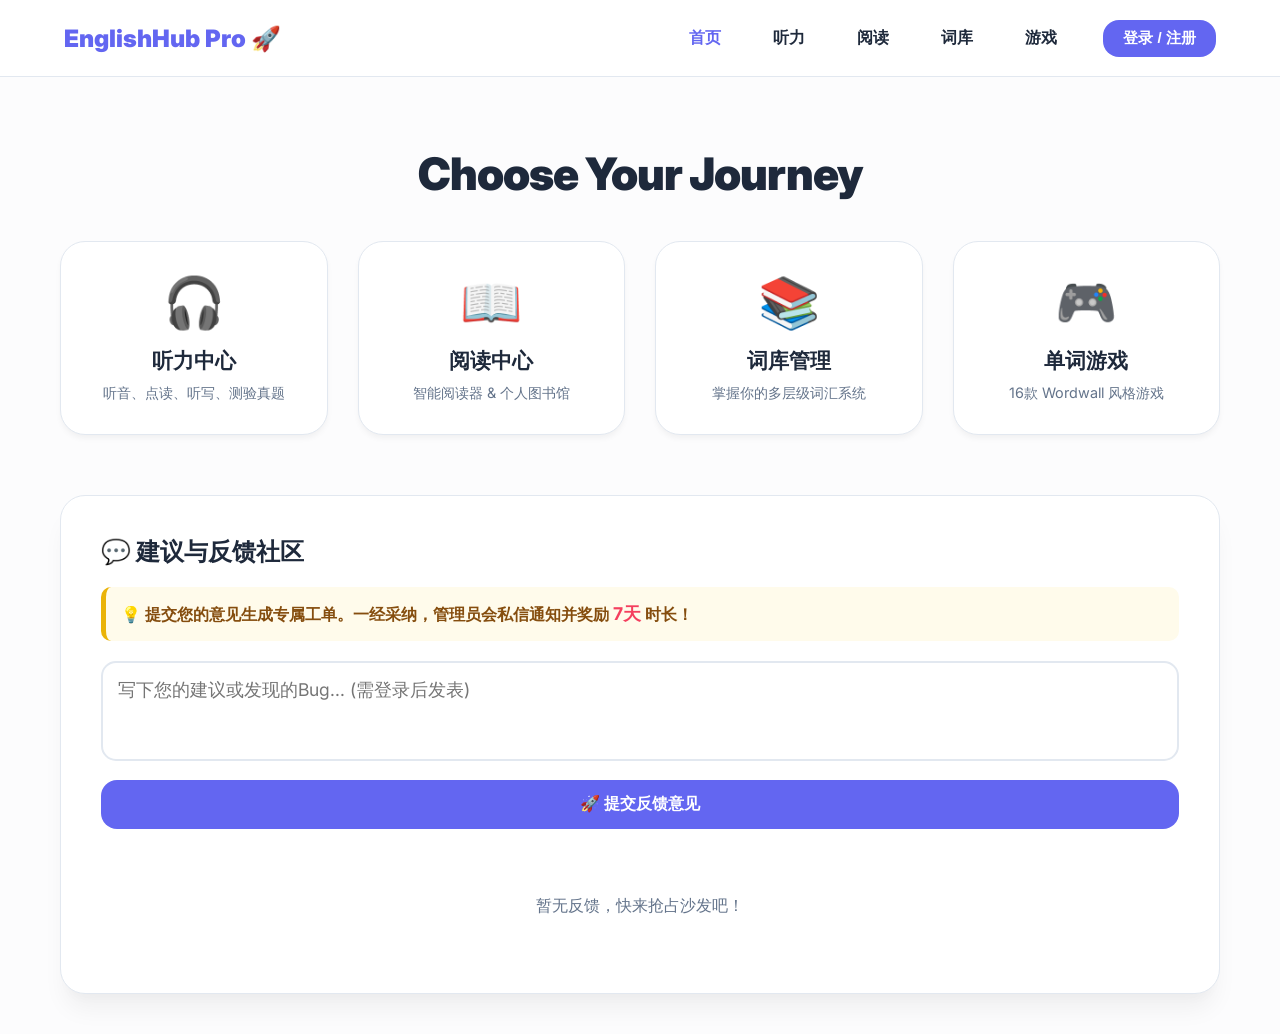
==== commit 6ef4b9f2: "Add files via upload" ====
--- a/index.html
+++ b/index.html
@@ -5,131 +5,7 @@
     <meta name="viewport" content="width=device-width, initial-scale=1.0">
     <title>EnglishHub Pro - Ultimate Edition (Commercial Full)</title>
     <link href="https://fonts.googleapis.com/css2?family=Inter:wght@400;600;700;900&display=swap" rel="stylesheet">
-    <style>
-        :root { --primary: #6366f1; --primary-light: #eef2ff; --bg: #fcfcfd; --text: #1e293b; --text-light: #64748b; --border: #e2e8f0; --accent: #f43f5e; --white: #ffffff; --success: #10b981; --warning: #eab308; --shadow: 0 20px 25px -5px rgba(0,0,0,0.05), 0 10px 10px -5px rgba(0,0,0,0.02); }
-        * { box-sizing: border-box; transition: all 0.3s cubic-bezier(0.4, 0, 0.2, 1); }
-        body { font-family: 'Inter', sans-serif; margin: 0; background: var(--bg); color: var(--text); -webkit-font-smoothing: antialiased; overflow-x: hidden; }
-        nav { background: rgba(255, 255, 255, 0.9); backdrop-filter: blur(12px); padding: 1.2rem 5%; display: flex; justify-content: space-between; align-items: center; position: sticky; top: 0; z-index: 2000; border-bottom: 1px solid var(--border); }
-        .logo { font-weight: 900; font-size: 1.5rem; color: var(--primary); cursor: pointer; display: flex; align-items: center; gap: 8px; }
-        .nav-links { display: flex; gap: 20px; align-items: center; }
-        .nav-item { cursor: pointer; font-weight: 700; color: var(--text); padding: 8px 16px; border-radius: 12px; font-size: 1rem; position: relative; }
-        .nav-item:hover, .nav-item.active { color: var(--primary); }
-        .badge { position: absolute; top: 0px; right: -5px; background: var(--accent); color: white; font-size: 0.7rem; font-weight: 900; min-width: 18px; height: 18px; border-radius: 9px; display: flex; align-items: center; justify-content: center; border: 2px solid white; padding: 0 4px; z-index: 10; animation: pop 0.3s ease-out; }
-        @keyframes pop { 0% { transform: scale(0); } 100% { transform: scale(1); } }
-        .user-nav { display: flex; align-items: center; gap: 10px; cursor: pointer; font-weight: 700; color: var(--text); padding: 6px 15px; border-radius: 20px; background: var(--white); border: 2px solid var(--border); transition: all 0.2s; }
-        .user-nav:hover { border-color: var(--primary); color: var(--primary); box-shadow: 0 4px 10px rgba(99,102,241,0.1); }
-        .user-avatar { width: 28px; height: 28px; border-radius: 50%; background: var(--primary); color: white; display: flex; align-items: center; justify-content: center; font-size: 1rem; font-weight: 900;}
-        .auth-tabs { display: flex; border-bottom: 2px solid var(--border); margin-bottom: 25px; }
-        .auth-tab { flex: 1; text-align: center; padding: 12px; cursor: pointer; font-weight: 800; color: var(--text-light); font-size: 1.1rem; }
-        .auth-tab.active { color: var(--primary); border-bottom: 3px solid var(--primary); margin-bottom: -2px; }
-        .role-selector { display: flex; gap: 15px; margin-bottom: 15px; }
-        .role-option { flex: 1; padding: 12px; text-align: center; border: 2px solid var(--border); border-radius: 15px; cursor: pointer; font-weight: 800; color: var(--text-light); }
-        .role-option.active { border-color: var(--primary); background: var(--primary-light); color: var(--primary); }
-        .third-party-login { display: flex; gap: 15px; margin-top: 20px; }
-        .third-party-btn { flex: 1; padding: 12px; border: 2px solid var(--border); border-radius: 15px; text-align: center; cursor: pointer; font-weight: 800; display: flex; align-items: center; justify-content: center; gap: 8px; color: var(--text); }
-        .third-party-btn:hover { background: var(--bg); border-color: #cbd5e1; }
-        .container { max-width: 1200px; margin: 0 auto; padding: 40px 20px; }
-        .hidden { display: none !important; }
-        .back-link { cursor: pointer; font-weight: 700; color: var(--primary); font-size: 1.1rem; display: inline-block; margin-bottom: 20px; }
-        .back-link:hover { text-decoration: underline; }
-        .hero-title { font-size: 2.8rem; font-weight: 900; margin-bottom: 40px; color: var(--text); letter-spacing: -1px; }
-        .hub-grid { display: grid; grid-template-columns: repeat(auto-fit, minmax(250px, 1fr)); gap: 30px; }
-        .hub-grid-3 { display: grid; grid-template-columns: repeat(3, 1fr); gap: 30px; }
-        .hub-grid-4 { display: grid; grid-template-columns: repeat(4, 1fr); gap: 20px; } 
-        .main-card { background: var(--white); padding: 30px 20px; border-radius: 25px; border: 1px solid var(--border); cursor: pointer; text-align: center; box-shadow: 0 4px 6px -1px rgba(0,0,0,0.05); }
-        .main-card:hover { transform: translateY(-8px); border-color: var(--primary); box-shadow: 0 20px 40px -12px rgba(99,102,241,0.15); }
-        .card-icon { font-size: 50px; margin-bottom: 15px; display: block; }
-        .main-card h2 { margin: 0 0 8px 0; font-weight: 800; font-size: 1.3rem; }
-        .main-card p { color: var(--text-light); margin: 0; font-size: 0.9rem; line-height: 1.4; }
-        .srs-stat-box { background: var(--primary-light); padding: 20px; border-radius: 20px; text-align: center; border: 1px solid #c7d2fe; flex: 1; }
-        .srs-stat-num { font-size: 2.5rem; font-weight: 900; color: var(--primary); margin: 10px 0 0 0; }
-        .srs-stat-label { font-size: 1rem; color: var(--text-light); font-weight: 600; }
-        .msg-board { margin-top: 60px; background: var(--white); border-radius: 25px; padding: 40px; border: 1px solid var(--border); box-shadow: var(--shadow); }
-        .msg-item { display: flex; gap: 15px; margin-bottom: 25px; padding-bottom: 25px; border-bottom: 1px dashed var(--border); position: relative; }
-        .msg-item.pinned { background: #fefce8; padding: 20px; border-radius: 15px; border: 1px solid #fef08a; border-left: 5px solid var(--warning); }
-        .msg-avatar { width: 45px; height: 45px; border-radius: 50%; background: var(--primary-light); color: var(--primary); display: flex; align-items: center; justify-content: center; font-size: 1.4rem; font-weight: 900; flex-shrink: 0; }
-        .msg-content { flex: 1; }
-        .msg-header { display: flex; justify-content: space-between; margin-bottom: 8px; align-items: center; }
-        .msg-name { font-weight: 800; color: var(--text); display: flex; align-items: center; gap: 8px; }
-        .msg-time { font-size: 0.85rem; color: var(--text-light); }
-        .msg-text { color: var(--text); line-height: 1.6; font-size: 1.05rem; white-space: pre-wrap; }
-        .msg-admin-controls { margin-top: 10px; display: flex; gap: 10px; flex-wrap: wrap; }
-        .chat-container { display: flex; flex-direction: column; gap: 15px; max-height: 350px; overflow-y: auto; padding: 15px; background: #f8fafc; border-radius: 15px; border: 1px solid var(--border); margin-bottom: 15px; }
-        .chat-bubble { max-width: 85%; padding: 12px 18px; border-radius: 18px; font-size: 0.95rem; line-height: 1.5; position: relative; word-break: break-word; }
-        .chat-left { align-self: flex-start; background: #e2e8f0; color: #1e293b; border-bottom-left-radius: 4px; }
-        .chat-right { align-self: flex-end; background: var(--primary); color: white; border-bottom-right-radius: 4px; }
-        .chat-time { font-size: 0.75rem; opacity: 0.7; margin-top: 5px; text-align: right; }
-        .read-container { background: var(--white); padding: 40px; border-radius: 30px; border: 1px solid var(--border); box-shadow: var(--shadow); }
-        #read-display { font-size: 1.25rem; line-height: 2.2; color: #334155; padding: 20px; min-height: 300px; }
-        .read-word { cursor: pointer; border-radius: 4px; padding: 0 4px; border-bottom: 2px solid transparent; }
-        .read-word:hover { background: #eef2ff; color: var(--primary); border-bottom-color: var(--primary); }
-        .sub-line { padding: 8px 15px; border-radius: 12px; transition: all 0.3s ease; margin-bottom: 5px; font-size: 1.2rem; line-height: 1.8; color: var(--text-light); }
-        .sub-line.active-sub { color: var(--primary); font-weight: 800; background: var(--primary-light); transform: scale(1.02); margin-left: 10px; }
-        .l-quiz-q { font-weight: 800; margin-bottom: 15px; font-size: 1.2rem; color: var(--text); line-height: 1.5; }
-        .l-quiz-opt { display: flex; align-items: center; padding: 12px 15px; margin-bottom: 10px; border-radius: 12px; border: 2px solid var(--border); cursor: pointer; transition: all 0.2s; background: var(--bg); font-size: 1.05rem; }
-        .l-quiz-opt:hover { border-color: var(--primary); background: var(--primary-light); }
-        .l-quiz-opt input { margin-right: 12px; transform: scale(1.2); cursor: pointer; }
-        .l-quiz-exp { margin-top: 15px; font-size: 1rem; color: var(--text-light); background: #f8fafc; padding: 15px; border-radius: 12px; border-left: 5px solid var(--primary); display: none; line-height: 1.6; }
-        .cloze-input { border: none; border-bottom: 2px solid var(--border); background: #f8fafc; font-family: inherit; font-size: 1.2rem; color: var(--primary); min-width: 80px; text-align: center; padding: 4px; margin: 0 5px; border-radius: 6px 6px 0 0; outline: none; transition: all 0.3s; font-weight: 700; }
-        .cloze-input:focus { border-bottom-color: var(--primary); background: #eef2ff; }
-        .cloze-input.correct { border-bottom-color: var(--success); color: var(--success); background: #ecfdf5; }
-        .cloze-input.wrong { border-bottom-color: var(--accent); color: var(--accent); background: #fff1f2; text-decoration: line-through; }
-        .cloze-ans { font-weight: 800; color: var(--success); margin-left: 5px; font-size: 1.1rem; }
-        .sortable-item { padding: 15px 20px; margin-bottom: 12px; background: var(--white); border: 2px solid var(--border); border-radius: 12px; cursor: grab; font-size: 1.1rem; line-height: 1.5; color: var(--text); box-shadow: 0 2px 4px rgba(0,0,0,0.02); display: flex; align-items: center; transition: transform 0.2s; }
-        .sortable-item:active { cursor: grabbing; transform: scale(0.98); border-color: var(--primary); }
-        .vocab-tag { padding: 8px 18px; background: var(--primary-light); color: var(--primary); border-radius: 20px; font-weight: 800; cursor: pointer; transition: all 0.2s; border: 2px solid transparent; font-size: 1.05rem; }
-        .vocab-tag:hover { background: var(--primary); color: white; transform: scale(1.05); box-shadow: 0 4px 10px rgba(99,102,241,0.3); }
-        .vocab-header { display: flex; justify-content: space-between; align-items: center; margin-bottom: 30px; }
-        .vocab-header h1 { font-size: 2.2rem; font-weight: 900; margin: 0; }
-        .word-item { background: var(--white); padding: 25px 30px; border-radius: 20px; border: 1px solid var(--border); margin-bottom: 15px; display: flex; justify-content: space-between; align-items: center; flex-wrap: wrap; gap: 15px; }
-        .word-en-def { color: var(--text-light); font-size: 0.95rem; background: var(--bg); padding: 12px 15px; border-radius: 12px; margin-top: 10px; line-height: 1.5; }
-        .group-header { margin: 30px 0 15px 0; padding-left: 15px; border-left: 5px solid var(--primary); font-size: 1.4rem; font-weight: 900; color: var(--text); }
-        .game-stage { background: var(--white); border-radius: 30px; padding: 40px; border: 2px solid var(--border); min-height: 500px; display: flex; flex-direction: column; align-items: center; justify-content: center; width: 100%; position: relative; overflow: hidden; }
-        .match-grid { display: grid; grid-template-columns: repeat(4, 1fr); gap: 15px; width: 100%; }
-        .match-card { background: var(--white); border: 2px solid var(--border); border-radius: 15px; padding: 20px; text-align: center; cursor: pointer; font-weight: 700; font-size: 1.1rem; }
-        .match-card.selected { border-color: var(--primary); background: #eef2ff; color: var(--primary); }
-        .memory-card { height: 100px; perspective: 1000px; cursor: pointer; }
-        .memory-inner { position: relative; width: 100%; height: 100%; text-align: center; transition: transform 0.6s; transform-style: preserve-3d; }
-        .memory-card.flipped .memory-inner { transform: rotateY(180deg); }
-        .memory-card.matched { opacity: 0; pointer-events: none; transition: opacity 0.5s; }
-        .memory-front, .memory-back { position: absolute; width: 100%; height: 100%; backface-visibility: hidden; border-radius: 15px; display: flex; align-items: center; justify-content: center; font-weight: 700; border: 2px solid var(--border); }
-        .memory-front { background: var(--primary); color: var(--primary); }
-        .memory-back { background: var(--white); transform: rotateY(180deg); color: var(--text); }
-        .mole-grid { display: grid; grid-template-columns: repeat(3, 1fr); gap: 20px; width: 100%; max-width: 500px; }
-        .hole { background: #cbd5e1; height: 110px; border-radius: 20px; position: relative; overflow: hidden; border: 4px solid #94a3b8; }
-        .mole { position: absolute; bottom: -100%; width: 100%; height: 100%; background: var(--primary); color: white; display: flex; align-items: center; justify-content: center; font-weight: 800; transition: 0.2s; cursor: pointer; }
-        .mole.up { bottom: 0; }
-        .balloon-area { position: absolute; inset: 0; pointer-events: none; }
-        .balloon { position: absolute; bottom: -100px; padding: 15px 25px; background: var(--primary); color: white; border-radius: 50px; font-weight: bold; cursor: pointer; pointer-events: auto; animation: floatUp linear forwards; }
-        @keyframes floatUp { to { bottom: 120%; } }
-        .type-word { position: absolute; top: -50px; font-size: 2rem; font-weight: 900; color: var(--accent); transition: top 0.1s linear; }
-        .quiz-option { width: 100%; padding: 15px; margin-bottom: 10px; border: 2px solid var(--border); border-radius: 15px; font-size: 1.2rem; font-weight: 600; cursor: pointer; background: var(--white); }
-        .quiz-option:hover { background: #eef2ff; border-color: var(--primary); }
-        .box-grid { display: grid; grid-template-columns: repeat(3, 1fr); gap: 20px; width: 100%; max-width: 600px; }
-        .blind-box { background: var(--primary); color: white; height: 120px; display: flex; align-items: center; justify-content: center; font-size: 3rem; font-weight: 900; border-radius: 20px; cursor: pointer; }
-        .blind-box.opened { background: #eef2ff; color: var(--primary); font-size: 1.2rem; cursor: default; border: 2px solid var(--primary); }
-        .anagram-tile { display: inline-block; padding: 15px 25px; margin: 5px; font-size: 1.5rem; font-weight: 800; background: var(--white); border: 2px solid var(--border); border-radius: 15px; cursor: pointer; }
-        .anagram-tile:hover { transform: scale(1.1); border-color: var(--primary); }
-        .keyboard { display: flex; flex-wrap: wrap; gap: 5px; justify-content: center; margin-top: 20px; }
-        .key-btn { padding: 10px 15px; font-weight: 700; border-radius: 8px; border: 1px solid var(--border); cursor: pointer; background: white; }
-        .key-btn.disabled { opacity: 0.5; pointer-events: none; background: #e2e8f0; }
-        .wheel-display { font-size: 3rem; font-weight: 900; padding: 40px; border-radius: 50%; background: var(--primary-light); color: var(--primary); width: 250px; height: 250px; display: flex; align-items: center; justify-content: center; margin-bottom: 30px; transition: transform 0.1s; }
-        .btn { background: var(--primary); color: white; padding: 14px 28px; border: none; border-radius: 16px; font-weight: 700; cursor: pointer; font-size: 1rem; display: inline-flex; align-items: center; justify-content: center; transition: all 0.2s; }
-        .btn:hover { transform: scale(1.03); filter: brightness(1.1); }
-        .btn-outline { background: transparent; border: 2px solid var(--primary); color: var(--primary); }
-        input[type="text"], input[type="password"], textarea, select, input[type="date"] { width: 100%; border: 2px solid var(--border); border-radius: 15px; padding: 15px; font-family: inherit; font-size: 1.1rem; outline: none; resize: none; margin-bottom: 15px; box-sizing: border-box; transition: border-color 0.2s; }
-        input[type="date"] { border-radius: 8px; border: 2px solid var(--border); outline: none; transition: 0.2s; font-family: inherit; }
-        input[type="date"]:focus { border-color: var(--primary); }
-        input:focus, textarea:focus, select:focus { border-color: var(--primary); }
-        .modal-overlay { position: fixed; inset: 0; background: rgba(0,0,0,0.6); backdrop-filter: blur(5px); z-index: 10000; display: none; align-items: center; justify-content: center; padding: 20px; overflow-y: auto; }
-        .modal { background: var(--white); padding: 40px; border-radius: 30px; width: 100%; max-width: 450px; box-shadow: var(--shadow); position: relative; margin: auto; max-height: 90vh; overflow-y: auto; }
-        #api-loading { position: fixed; inset: 0; background: rgba(255,255,255,0.85); z-index: 10001; display: none; flex-direction: column; align-items: center; justify-content: center; font-weight: 800; color: var(--primary); font-size: 1.2rem; backdrop-filter: blur(4px); }
-        .modal-close-btn { position: absolute; top: 15px; right: 20px; font-size: 2rem; cursor: pointer; color: var(--text-light); transition: color 0.2s; line-height: 1; }
-        .modal-close-btn:hover { color: var(--accent); }
-        @keyframes pulse-btn { 0% { transform: scale(1); box-shadow: 0 4px 6px rgba(16, 185, 129, 0.2); } 50% { transform: scale(1.02); box-shadow: 0 15px 25px -5px rgba(16, 185, 129, 0.5); } 100% { transform: scale(1); box-shadow: 0 4px 6px rgba(16, 185, 129, 0.2); } }
-        .btn-guest { animation: pulse-btn 2.5s infinite; background: var(--success); color: white; border: none; padding: 18px; border-radius: 16px; width: 100%; font-size: 1.15rem; font-weight: 900; cursor: pointer; transition: all 0.3s; margin-bottom: 25px; }
-        .btn-guest:hover { transform: scale(1.04); filter: brightness(1.1); animation: none; }
-    </style>
+    <link rel="stylesheet" href="css/style.css">
 </head>
 <body>
 
@@ -204,13 +80,13 @@
                 <p id="admin-stat-users" style="margin:0; font-size: 2.5rem; font-weight: 900; color: white;">0</p>
             </div>
             <div class="main-card" style="padding: 20px; background: var(--accent); color: white; border: none; cursor: pointer;" onclick="switchAdminTab('msgs')">
-                <h2 style="margin:0 0 10px 0; font-size: 1.1rem; opacity: 0.9;">工单与留言处理 💬</h2>
+                <h2 style="margin:0 0 10px 0; font-size: 1.1rem; opacity: 0.9;">反馈与留言处理 💬</h2>
                 <p id="admin-stat-msgs" style="margin:0; font-size: 2.5rem; font-weight: 900; color: white;">0</p>
             </div>
         </div>
         <div class="auth-tabs">
             <div class="auth-tab active" id="tab-admin-users" onclick="switchAdminTab('users')">👥 用户与权限管理</div>
-            <div class="auth-tab" id="tab-admin-msgs" onclick="switchAdminTab('msgs')">💬 留言板与工单处理</div>
+            <div class="auth-tab" id="tab-admin-msgs" onclick="switchAdminTab('msgs')">💬 社区留言与反馈管理</div>
         </div>
         <div class="read-container" id="admin-view-users">
             <p style="color: var(--text-light); margin-top:0; margin-bottom: 20px;">在此处审查系统用户，修改联系方式或精确调整试用期限。</p>
@@ -249,7 +125,7 @@
                 💡 提交您的意见生成专属工单。一经采纳，管理员会私信通知并奖励 <b style="font-size:1.1rem; color: var(--accent);">7天</b> 时长！
             </div>
             <textarea id="msg-input" placeholder="写下您的建议或发现的Bug... (需登录后发表)" style="height: 100px;" onclick="requireAuth()"></textarea>
-            <button class="btn" onclick="submitMessage()" style="width: 100%; margin-bottom: 30px;">🚀 生成工单并发布反馈</button>
+            <button class="btn" onclick="submitMessage()" style="width: 100%; margin-bottom: 30px;">🚀 提交反馈意见</button>
             <div id="msg-list"></div>
         </div>
     </div>
@@ -539,14 +415,6 @@
     </div>
 
     <div id="p-stage" class="view hidden">
-        <div class="vocab-header">
-            <h2 id="g-title" style="margin: 0; color: var(--primary);">Game Title</h2>
-            <div id="g-score" style="font-size: 1.5rem; font-weight: 900; color: var(--accent);">Score: 0</div>
-            <button class="btn btn-outline" style="border-color: #ef4444; color: #ef4444;" onclick="exitGame()">退出游戏 Exit</button>
-        </div>
-        <div id="g-content" class="game-stage"></div>
-    </div>
-    <div id="p-stage" class="view hidden">
         <div class="vocab-header" style="width: 100%;">
             <h2 id="g-title" style="margin:0; font-size: 2rem;">Game Title</h2>
             <div id="g-score" style="font-weight:900; color:var(--accent); font-size:1.5rem;">Score: 0</div>
@@ -573,7 +441,7 @@
 <div class="modal-overlay" id="modal-notif">
     <div class="modal" style="max-width: 500px; padding: 30px;">
         <div class="modal-close-btn" onclick="closeModals()">×</div>
-        <h2 style="margin-top:0; color: var(--primary);">🔔 我的消息与工单</h2>
+        <h2 style="margin-top:0; color: var(--primary);">🔔 我的消息与回复</h2>
         <div id="notif-list-body" style="max-height: 400px; overflow-y: auto;"></div>
     </div>
 </div>
@@ -581,7 +449,7 @@
 <div class="modal-overlay" id="modal-chat">
     <div class="modal" style="max-width: 500px; padding: 30px;">
         <div class="modal-close-btn" onclick="closeModals()">×</div>
-        <h2 id="chat-title" style="margin-top:0; color: var(--primary);">工单对话沟通</h2>
+        <h2 id="chat-title" style="margin-top:0; color: var(--primary);">对话沟通</h2>
         <div id="chat-history-container" class="chat-container"></div>
         <div style="display:flex; gap:10px;">
             <input type="text" id="chat-reply-input" placeholder="输入回复内容..." style="margin:0; flex:1;">
@@ -698,1404 +566,20 @@
     </div>
 </div>
 
+<script src="js/core.js"></script>
+<script src="js/read.js"></script>
+<script src="js/vocab.js"></script>
+<script src="js/listen.js"></script>
+<script src="js/games.js"></script>
+
 <script>
-    // =========================================================================
-    // 【核心一】全局初始化与对象池声明 (杜绝引擎因作用域问题崩溃)
-    // =========================================================================
-    window.GameState = window.GameState || {};
-    
-    // 【终极修复点】：将所有被引用的底层游戏生命周期变量与定时器数组提到全局最高作用域！
-    let curBookIdx = -1;
-    let score = 0;
-    let gameTimers = [];      
-    let selectedCards = [];   
-    let flippedCards = [];    
-    
-    let siteStats = JSON.parse(localStorage.getItem('eh_site_stats')) || { pv: 0 };
-    function recordPV() {
-        siteStats.pv++;
-        localStorage.setItem('eh_site_stats', JSON.stringify(siteStats));
+    try { 
+        initAuth(); 
+        showPage('home'); 
+    } catch(err) { 
+        console.error("Init Error:", err); 
+        alert("系统启动失败：" + err.message); 
     }
-
-    const GUEST_TRIAL_MS = 7 * 24 * 60 * 60 * 1000;
-    const USER_TRIAL_MS = 30 * 24 * 60 * 60 * 1000;
-
-    let usersDB = JSON.parse(localStorage.getItem('eh_users_db')) || [];
-    let currentUser = JSON.parse(localStorage.getItem('eh_current_user')) || null;
-    let selectedRegRole = 'student';
-
-    // 默认词库扩充至 5 个，防止游客体验游戏时因单词数量不足被拦截
-    let defaultNotebook = [
-        {word:'perspective', cn:'观点', en:'A particular way of considering something.', id:1},
-        {word:'efficient', cn:'高效的', en:'Working or operating quickly.', id:2},
-        {word:'dynamic', cn:'动态的', en:'Characterized by constant change.', id:3},
-        {word:'magnificent', cn:'壮丽的', en:'Impressively beautiful.', id:4},
-        {word:'challenge', cn:'挑战', en:'A call to take part in a contest.', id:5}
-    ];
-    
-    let notebook = [], library = [], bookshelf = [], listenErrors = [];
-    let gameHistory = [], readHistory = [], audioProgress = {};
-    let messagesDB = JSON.parse(localStorage.getItem('eh_messages_db')) || [];
-
-    let srsPlan = [], currentSRSQueue = [], currentSRSIndex = 0;
-    const SRS_INTERVALS = [ 12*3600*1000, 24*3600*1000, 3*24*3600*1000, 7*24*3600*1000, 14*24*3600*1000 ];
-
-    let currentGameType = ''; 
-    let currentGameMode = 'lib';
-    let currentResetCode = ''; 
-    let currentResetEmail = '';
-
-    // 听力模块全局变量
-    let parsedClozeAnswers = []; 
-    let clozeRawText = '';
-    let parsedListeningQuiz = [];
-    let correctSortOrder = []; 
-    let currentSortOrder = []; 
-    let draggedSortIndex = null;
-    let mediaRecorder; 
-    let audioChunks = [];
-    let parsedSubtitles = []; 
-    let currentAudioFileName = ""; 
-    let lastSaveTime = 0;
-    let currentChatMsgId = null;
-
-    function getPrefix() { return currentUser ? `eh_u_${currentUser.id}_` : `eh_guest_`; }
-
-    // =========================================================================
-    // 【核心二】数据加载与存储隔离 (含智能缺词补齐)
-    // =========================================================================
-    function loadUserData() {
-        let prefix = getPrefix();
-        if(!currentUser) {
-            notebook = JSON.parse(localStorage.getItem(prefix+'nb')) || JSON.parse(localStorage.getItem('eh_pro_nb_data')) || defaultNotebook.slice();
-            library = JSON.parse(localStorage.getItem(prefix+'lib')) || JSON.parse(localStorage.getItem('eh_pro_lib_data')) || [];
-            bookshelf = JSON.parse(localStorage.getItem(prefix+'bs')) || JSON.parse(localStorage.getItem('eh_pro_bs_data')) || [];
-            listenErrors = JSON.parse(localStorage.getItem(prefix+'l_err')) || JSON.parse(localStorage.getItem('eh_pro_listen_errors')) || [];
-            srsPlan = JSON.parse(localStorage.getItem(prefix+'srs_plan')) || [];
-        } else {
-            notebook = JSON.parse(localStorage.getItem(prefix+'nb')) || defaultNotebook.slice();
-            library = JSON.parse(localStorage.getItem(prefix+'lib')) || [];
-            bookshelf = JSON.parse(localStorage.getItem(prefix+'bs')) || [];
-            listenErrors = JSON.parse(localStorage.getItem(prefix+'l_err')) || [];
-            srsPlan = JSON.parse(localStorage.getItem(prefix+'srs_plan')) || [];
-        }
-        
-        if (!Array.isArray(notebook)) notebook = defaultNotebook.slice();
-        if (notebook.length < 5) {
-            let missingCount = 5 - notebook.length;
-            notebook = notebook.concat(defaultNotebook.slice(0, missingCount));
-        }
-
-        gameHistory = JSON.parse(localStorage.getItem(prefix+'g_hist')) || [];
-        readHistory = JSON.parse(localStorage.getItem(prefix+'r_hist')) || [];
-        audioProgress = JSON.parse(localStorage.getItem(prefix+'a_prog')) || {};
-    }
-
-    function saveUserData() { 
-        try {
-            let prefix = getPrefix();
-            localStorage.setItem(prefix+'nb', JSON.stringify(notebook)); 
-            localStorage.setItem(prefix+'lib', JSON.stringify(library)); 
-            localStorage.setItem(prefix+'bs', JSON.stringify(bookshelf)); 
-            localStorage.setItem(prefix+'l_err', JSON.stringify(listenErrors)); 
-            localStorage.setItem(prefix+'g_hist', JSON.stringify(gameHistory)); 
-            localStorage.setItem(prefix+'r_hist', JSON.stringify(readHistory)); 
-            localStorage.setItem(prefix+'a_prog', JSON.stringify(audioProgress)); 
-            localStorage.setItem(prefix+'srs_plan', JSON.stringify(srsPlan)); 
-        } catch(e) {}
-    }
-    function saveData() { saveUserData(); }
-    function syncDataLive() { loadUserData(); updateBadges(); }
-
-    // =========================================================================
-    // 【红点工单提醒系统】 
-    // =========================================================================
-    function updateBadges() {
-        if (!currentUser) return;
-        let adminBadge = document.getElementById('admin-notif-badge');
-        let userBadge = document.getElementById('notif-badge');
-        
-        if(currentUser.role === 'admin') {
-            let unreadCount = messagesDB.filter(m => m.unreadAdmin).length;
-            if(adminBadge) {
-                adminBadge.innerText = unreadCount;
-                if(unreadCount > 0) adminBadge.classList.remove('hidden'); else adminBadge.classList.add('hidden');
-            }
-        } else {
-            let unreadCount = messagesDB.filter(m => m.uid === currentUser.id && m.unreadUser).length;
-            let navNotif = document.getElementById('nav-notif');
-            if(navNotif) navNotif.style.display = 'block';
-            if(userBadge) {
-                userBadge.innerText = unreadCount;
-                if(unreadCount > 0) userBadge.classList.remove('hidden'); else userBadge.classList.add('hidden');
-            }
-        }
-    }
-
-    // =========================================================================
-    // 【核心三】权限网关与 UI 路由交互
-    // =========================================================================
-    function initAuth() { 
-        if (!usersDB.find(u => u.role === 'admin')) {
-            usersDB.push({ id: 'admin_0', email: 'admin', password: 'admin', role: 'admin', nickname: '系统超级管理员', avatar: '👑', expireAt: 9999999999999 });
-            localStorage.setItem('eh_users_db', JSON.stringify(usersDB));
-        }
-
-        messagesDB.forEach(m => {
-            if(!m.replies) m.replies = [];
-            if(m.unreadAdmin === undefined) m.unreadAdmin = false;
-            if(m.unreadUser === undefined) m.unreadUser = false;
-            if(!m.status) m.status = 'open';
-        });
-        localStorage.setItem('eh_messages_db', JSON.stringify(messagesDB));
-
-        renderUserNav(); loadUserData(); renderMessages(); updateBadges();
-    }
-
-    function requireAuth() {
-        if (!currentUser) {
-            document.getElementById('auth-prompt-msg').classList.remove('hidden');
-            switchAuthTab('login'); openModal('modal-auth');
-            return false;
-        }
-        if (currentUser.role !== 'admin' && currentUser.expireAt && Date.now() > currentUser.expireAt) {
-            alert("⛔ 您的体验期已结束！请联系管理员充值或延长权限。");
-            currentUser = null; localStorage.removeItem('eh_current_user');
-            renderUserNav(); switchAuthTab('login'); openModal('modal-auth');
-            return false;
-        }
-        return true;
-    }
-
-    function checkGuestTrial() {
-        let guestInit = localStorage.getItem('eh_guest_used_time');
-        if (guestInit && Date.now() - parseInt(guestInit) > GUEST_TRIAL_MS) { return false; }
-        return true;
-    }
-
-    function guestLogin() {
-        let guestInit = localStorage.getItem('eh_guest_used_time');
-        if(guestInit) {
-            if(Date.now() - parseInt(guestInit) > GUEST_TRIAL_MS) {
-                alert("⛔ 此设备的 7 天游客免费体验期已结束！\n请注册正式账号以继续使用。"); return;
-            }
-        } else {
-            localStorage.setItem('eh_guest_used_time', Date.now());
-            guestInit = Date.now();
-        }
-
-        const guestUser = {
-            id: 'guest_' + Date.now(), email: 'guest', password: '', role: 'guest',
-            nickname: '游客体验官', avatar: '👀', expireAt: parseInt(guestInit) + GUEST_TRIAL_MS
-        };
-        currentUser = guestUser; localStorage.setItem('eh_current_user', JSON.stringify(currentUser));
-        document.getElementById('auth-prompt-msg').classList.add('hidden');
-        closeModals(); renderUserNav(); loadUserData(); updateBadges(); showPage('home');
-        alert("🎉 游客登录成功！您享有 7 天全功能免费体验。");
-    }
-
-    // =========================================================================
-    // 互动留言板引擎 (Feedback Message Board)
-    // =========================================================================
-    function submitMessage() {
-        if(!requireAuth()) return;
-        const input = document.getElementById('msg-input');
-        const text = input.value.trim();
-        if(!text) return alert("写点什么再发布吧！");
-        
-        const newMsg = {
-            id: Date.now(), uid: currentUser.id, name: currentUser.nickname, avatar: currentUser.avatar,
-            text: text.replace(/</g, "&lt;").replace(/>/g, "&gt;"), // 简单防注入
-            time: new Date().toLocaleDateString() + ' ' + new Date().toLocaleTimeString().slice(0, 5),
-            pinned: false, replies: [], status: 'open', unreadAdmin: true, unreadUser: false
-        };
-        messagesDB.unshift(newMsg);
-        localStorage.setItem('eh_messages_db', JSON.stringify(messagesDB));
-        input.value = ''; renderMessages(); updateBadges();
-        alert("工单生成成功！管理员会尽快处理并回复。");
-    }
-
-    function renderMessages() {
-        const list = document.getElementById('msg-list');
-        if(!list) return;
-        
-        let sorted = messagesDB.slice().sort((a,b) => {
-            if(a.pinned && !b.pinned) return -1;
-            if(!a.pinned && b.pinned) return 1;
-            return b.id - a.id;
-        });
-
-        if(sorted.length === 0) {
-            list.innerHTML = `<p style="text-align:center; color:var(--text-light); padding:20px;">暂无留言，快来抢占沙发吧！</p>`; return;
-        }
-
-        let isAdmin = currentUser && currentUser.role === 'admin';
-        list.innerHTML = sorted.map(m => {
-            let canReply = isAdmin || (currentUser && currentUser.id === m.uid);
-            let replyBtnText = m.replies && m.replies.length > 0 ? `💬 参与对话 (${m.replies.length})` : `💬 开启对话`;
-            let unreadDot = '';
-            if (isAdmin && m.unreadAdmin) unreadDot = `<span style="display:inline-block; width:8px; height:8px; background:var(--accent); border-radius:50%; margin-left:5px;"></span>`;
-            if (!isAdmin && currentUser && currentUser.id === m.uid && m.unreadUser) unreadDot = `<span style="display:inline-block; width:8px; height:8px; background:var(--accent); border-radius:50%; margin-left:5px;"></span>`;
-
-            return `
-            <div class="msg-item ${m.pinned ? 'pinned' : ''}">
-                <div class="msg-avatar">${m.avatar}</div>
-                <div class="msg-content">
-                    <div class="msg-header">
-                        <div class="msg-name">${m.name} ${m.pinned ? '<span style="font-size:0.8rem; background:var(--warning); color:#fff; padding:2px 6px; border-radius:4px;">置顶</span>' : ''}</div>
-                        <div class="msg-time">${m.time}</div>
-                    </div>
-                    <div class="msg-text">${m.text}</div>
-                    <div class="msg-admin-controls">
-                        ${canReply ? `<button class="btn btn-outline" style="padding: 4px 10px; font-size: 0.8rem; border-color:var(--primary); color:var(--primary);" onclick="openChatDialog(${m.id})">${replyBtnText} ${unreadDot}</button>` : ''}
-                        ${isAdmin ? `
-                        <button class="btn btn-outline" style="padding: 4px 10px; font-size: 0.8rem;" onclick="togglePinMsg(${m.id})">${m.pinned ? '取消置顶' : '📌 置顶'}</button>
-                        <button class="btn btn-outline" style="padding: 4px 10px; font-size: 0.8rem; border-color:var(--success); color:var(--success);" onclick="rewardUser('${m.uid}')">🎁 奖励7天</button>
-                        <button class="btn btn-outline" style="padding: 4px 10px; font-size: 0.8rem; border-color:var(--accent); color:var(--accent);" onclick="delMsg(${m.id})">删除</button>` : ''}
-                    </div>
-                </div>
-            </div>`
-        }).join('');
-    }
-
-    function openChatDialog(msgId) {
-        currentChatMsgId = msgId;
-        let m = messagesDB.find(x => x.id === msgId);
-        if(!m) return;
-        
-        if (currentUser.role === 'admin') m.unreadAdmin = false;
-        else if (currentUser.id === m.uid) m.unreadUser = false;
-        localStorage.setItem('eh_messages_db', JSON.stringify(messagesDB));
-        updateBadges(); renderMessages(); 
-        if(document.getElementById('p-admin').classList.contains('hidden') === false) renderAdminMsgList();
-
-        renderChatHistory();
-        openModal('modal-chat');
-    }
-
-    function renderChatHistory() {
-        let m = messagesDB.find(x => x.id === currentChatMsgId);
-        let container = document.getElementById('chat-history-container');
-        if(!m || !container) return;
-
-        let html = `
-            <div class="chat-bubble chat-left" style="background:#fefce8; border-left:4px solid var(--warning);">
-                <div style="font-weight:bold; font-size:0.85rem; color:var(--text-light); margin-bottom:4px;">${m.name} (工单发起内容)</div>
-                ${m.text}
-                <div class="chat-time">${m.time}</div>
-            </div>
-        `;
-
-        if (m.replies && m.replies.length > 0) {
-            m.replies.forEach(r => {
-                let isMe = (currentUser.role === 'admin' && r.fromAdmin) || (currentUser.role !== 'admin' && !r.fromAdmin);
-                let bubbleClass = isMe ? 'chat-right' : 'chat-left';
-                let senderName = r.fromAdmin ? '👑 管理员' : m.name;
-                html += `
-                <div class="chat-bubble ${bubbleClass}">
-                    <div style="font-weight:bold; font-size:0.8rem; margin-bottom:4px; opacity:0.8;">${senderName}</div>
-                    ${r.text}
-                    <div class="chat-time">${r.time}</div>
-                </div>`;
-            });
-        }
-        container.innerHTML = html;
-        container.scrollTop = container.scrollHeight;
-    }
-
-    function sendChatReply() {
-        let text = document.getElementById('chat-reply-input').value.trim();
-        if(!text) return;
-        let m = messagesDB.find(x => x.id === currentChatMsgId);
-        if(!m) return;
-
-        let isAdmin = currentUser.role === 'admin';
-        if(!m.replies) m.replies = [];
-        
-        m.replies.push({
-            fromAdmin: isAdmin,
-            text: text.replace(/</g, "&lt;").replace(/>/g, "&gt;"),
-            time: new Date().toLocaleTimeString().slice(0, 5)
-        });
-
-        if (isAdmin) m.unreadUser = true; else m.unreadAdmin = true;
-
-        localStorage.setItem('eh_messages_db', JSON.stringify(messagesDB));
-        document.getElementById('chat-reply-input').value = '';
-        renderChatHistory(); updateBadges(); renderMessages(); 
-        if(document.getElementById('p-admin').classList.contains('hidden') === false) renderAdminMsgList();
-    }
-
-    function openNotifModal() {
-        if(!currentUser) return;
-        let list = document.getElementById('notif-list-body');
-        let myMsgs = messagesDB.filter(m => m.uid === currentUser.id);
-        
-        if(myMsgs.length === 0) { list.innerHTML = `<p style="text-align:center; color:var(--text-light);">您还没有提交过工单反馈~</p>`; } 
-        else {
-            list.innerHTML = myMsgs.map(m => `
-                <div style="padding: 15px; border: 1px solid var(--border); border-radius: 12px; margin-bottom: 10px; cursor:pointer; transition:0.2s;" onclick="openChatDialog(${m.id})" onmouseover="this.style.borderColor='var(--primary)'" onmouseout="this.style.borderColor='var(--border)'">
-                    <div style="font-weight:bold; color:var(--text); display:flex; justify-content:space-between;">
-                        <span>${m.text.length > 20 ? m.text.substring(0, 20) + '...' : m.text}</span>
-                        ${m.unreadUser ? `<span style="background:var(--accent); color:white; font-size:0.7rem; padding:2px 6px; border-radius:10px;">新回复</span>` : ''}
-                    </div>
-                    <div style="font-size:0.8rem; color:var(--text-light); margin-top:5px;">时间: ${m.time} | 包含 ${m.replies ? m.replies.length : 0} 条沟通记录</div>
-                </div>
-            `).join('');
-        }
-        openModal('modal-notif');
-    }
-
-    function togglePinMsg(id) { let m = messagesDB.find(x => x.id === id); if(m) m.pinned = !m.pinned; localStorage.setItem('eh_messages_db', JSON.stringify(messagesDB)); renderMessages(); if(document.getElementById('p-admin').classList.contains('hidden') === false) renderAdminMsgList(); }
-    function delMsg(id) { if(confirm("确定删除该留言/工单？")) { messagesDB = messagesDB.filter(x => x.id !== id); localStorage.setItem('eh_messages_db', JSON.stringify(messagesDB)); renderMessages(); if(document.getElementById('p-admin').classList.contains('hidden') === false) renderAdminMsgList(); updateBadges(); } }
-    function rewardUser(uid) {
-        let u = usersDB.find(x => x.id === uid); if(!u) return alert("该用户可能是游客或已被删除，无法奖励。");
-        if(Date.now() > u.expireAt) u.expireAt = Date.now() + 7 * 24 * 3600 * 1000; else u.expireAt += 7 * 24 * 3600 * 1000;
-        localStorage.setItem('eh_users_db', JSON.stringify(usersDB)); alert(`🎁 已成功为用户 [${u.nickname}] 增加 7 天使用期限！`); if(document.getElementById('p-admin').classList.contains('hidden') === false) renderAdminPanel();
-    }
-
-    // =========================================================================
-    // 用户界面控制 (UI Controls) 包含密码找回
-    // =========================================================================
-    function renderUserNav() {
-        const navArea = document.getElementById('nav-user-area');
-        const adminNav = document.getElementById('nav-admin');
-        const notifNav = document.getElementById('nav-notif');
-
-        if(currentUser) {
-            let initial = currentUser.avatar || currentUser.nickname.charAt(0).toUpperCase();
-            navArea.innerHTML = `<div class="user-nav"><div class="user-avatar">${initial}</div><span>${currentUser.nickname}</span></div>`;
-            if (currentUser.role === 'admin' && adminNav) {
-                adminNav.style.display = 'block';
-                if(notifNav) notifNav.style.display = 'none';
-            } else {
-                if (adminNav) adminNav.style.display = 'none';
-                if (notifNav) notifNav.style.display = 'block';
-            }
-        } else {
-            navArea.innerHTML = `<button class="btn" style="padding: 8px 20px; font-size: 0.95rem;">登录 / 注册</button>`;
-            if (adminNav) adminNav.style.display = 'none';
-            if (notifNav) notifNav.style.display = 'none';
-        }
-    }
-
-    function handleUserNavClick() { 
-        if(currentUser) showPage('profile'); 
-        else { document.getElementById('auth-prompt-msg').classList.add('hidden'); switchAuthTab('login'); openModal('modal-auth'); } 
-    }
-
-    function switchAuthTab(tab) {
-        document.getElementById('form-login').classList.add('hidden'); 
-        document.getElementById('form-register').classList.add('hidden');
-        document.getElementById('form-forgot').classList.add('hidden');
-        let formAdmin = document.getElementById('form-admin'); if(formAdmin) formAdmin.classList.add('hidden');
-        
-        if(tab === 'admin') {
-            document.getElementById('auth-tabs-header').style.display = 'none'; document.getElementById('guest-login-top-area').style.display = 'none'; document.getElementById('auth-footer').style.display = 'none'; document.getElementById('form-admin').classList.remove('hidden');
-        } else if (tab === 'forgot') {
-            document.getElementById('auth-tabs-header').style.display = 'none'; document.getElementById('guest-login-top-area').style.display = 'none'; document.getElementById('auth-footer').style.display = 'none'; 
-            document.getElementById('form-forgot').classList.remove('hidden');
-            document.getElementById('forgot-step-1').classList.remove('hidden');
-            document.getElementById('forgot-step-2').classList.add('hidden');
-            document.getElementById('forgot-email').value = '';
-            document.getElementById('forgot-code').value = '';
-            document.getElementById('forgot-new-pwd').value = '';
-        } else {
-            document.getElementById('auth-tabs-header').style.display = 'flex'; document.getElementById('guest-login-top-area').style.display = 'block'; document.getElementById('auth-footer').style.display = 'block';
-            document.getElementById('tab-login').classList.remove('active'); document.getElementById('tab-register').classList.remove('active');
-            document.getElementById('tab-' + tab).classList.add('active'); document.getElementById('form-' + tab).classList.remove('hidden');
-        }
-    }
-
-    function selectRole(role) {
-        selectedRegRole = role;
-        document.getElementById('role-student').classList.remove('active'); document.getElementById('role-teacher').classList.remove('active');
-        document.getElementById('role-' + role).classList.add('active');
-    }
-
-    function doRegister() {
-        const email = document.getElementById('reg-email').value.trim(); const pwd1 = document.getElementById('reg-pwd').value.trim(); const pwd2 = document.getElementById('reg-pwd2').value.trim();
-        if(!email || !pwd1) return alert("请填写邮箱和密码！"); if(pwd1 !== pwd2) return alert("两次输入的密码不一致！");
-        if(usersDB.find(u => u.email === email)) return alert("该邮箱已注册，请直接登录！");
-        const newUser = { id: Date.now(), email: email, password: pwd1, role: selectedRegRole, nickname: email.split('@')[0], avatar: email.charAt(0).toUpperCase(), expireAt: Date.now() + USER_TRIAL_MS };
-        usersDB.push(newUser); localStorage.setItem('eh_users_db', JSON.stringify(usersDB));
-        currentUser = newUser; localStorage.setItem('eh_current_user', JSON.stringify(currentUser));
-        document.getElementById('auth-prompt-msg').classList.add('hidden');
-        closeModals(); renderUserNav(); loadUserData(); updateBadges(); showPage('home'); alert("🎉 注册成功！您已获得系统 30 天免费使用权限。");
-    }
-
-    function doLogin() {
-        const email = document.getElementById('login-email').value.trim(); const pwd = document.getElementById('login-pwd').value.trim();
-        if(!email || !pwd) return alert("请填写完整邮箱和密码！");
-        const user = usersDB.find(u => u.email === email && u.password === pwd);
-        if(!user || user.role === 'admin') return alert("❌ 账号或密码错误！"); 
-        if (!user.expireAt) user.expireAt = Date.now() + USER_TRIAL_MS; 
-        if (Date.now() > user.expireAt) { alert("⛔ 您的 30 天使用期已结束！\n请联系管理员延长权限。"); return; }
-        currentUser = user; localStorage.setItem('eh_current_user', JSON.stringify(currentUser));
-        document.getElementById('auth-prompt-msg').classList.add('hidden'); 
-        closeModals(); renderUserNav(); loadUserData(); updateBadges(); showPage('home');
-    }
-
-    function sendResetCode() {
-        const email = document.getElementById('forgot-email').value.trim();
-        const user = usersDB.find(u => u.email === email);
-        if (!user) return alert("❌ 该邮箱未在系统中注册！");
-        
-        currentResetCode = Math.floor(1000 + Math.random() * 9000).toString();
-        currentResetEmail = email;
-        
-        alert(`【系统模拟邮件发送成功】\n\n收件人: ${email}\n找回密码验证码是: ${currentResetCode}\n\n(请在页面中输入此验证码)`);
-        
-        document.getElementById('forgot-step-1').classList.add('hidden');
-        document.getElementById('forgot-step-2').classList.remove('hidden');
-    }
-
-    function doResetPassword() {
-        const code = document.getElementById('forgot-code').value.trim();
-        const newPwd = document.getElementById('forgot-new-pwd').value.trim();
-        
-        if (code !== currentResetCode) return alert("❌ 验证码错误！");
-        if (!newPwd) return alert("❌ 新密码不能为空！");
-        
-        const user = usersDB.find(u => u.email === currentResetEmail);
-        if (user) {
-            user.password = newPwd;
-            localStorage.setItem('eh_users_db', JSON.stringify(usersDB));
-            alert("✅ 密码重置成功！请使用新密码重新登录。");
-            switchAuthTab('login');
-        }
-    }
-
-    function doAdminLogin() {
-        const email = document.getElementById('admin-email').value.trim(); const pwd = document.getElementById('admin-pwd').value.trim();
-        if(!email || !pwd) return alert("请填写管理员账号和密码！");
-        const user = usersDB.find(u => u.role === 'admin' && u.email === email && u.password === pwd);
-        if(!user) return alert("❌ 账号或密码错误或无管理员权限！");
-        currentUser = user; localStorage.setItem('eh_current_user', JSON.stringify(currentUser));
-        closeModals(); renderUserNav(); loadUserData(); updateBadges(); showPage('admin');
-    }
-
-    function doLogout() {
-        if(confirm("确定要退出当前账号吗？")) { currentUser = null; localStorage.removeItem('eh_current_user'); loadUserData(); updateBadges(); showPage('home'); renderUserNav(); }
-    }
-
-    function showPage(id) {
-        try {
-            let blockNav = false;
-            if (currentUser) {
-                if (currentUser.role !== 'admin' && currentUser.expireAt && Date.now() > currentUser.expireAt) {
-                    alert("⛔ 您的体验期已结束，系统已自动登出。\n请联系管理员延长权限。");
-                    currentUser = null; localStorage.removeItem('eh_current_user'); loadUserData(); renderUserNav(); openModal('modal-auth'); blockNav = true;
-                }
-            } else {
-                if (!checkGuestTrial()) {
-                    if (id !== 'home') { alert("⛔ 您的7天游客免费体验期已结束！\n请注册或登录账号以继续使用。"); openModal('modal-auth'); blockNav = true; } 
-                    else { openModal('modal-auth'); }
-                }
-            }
-            if (blockNav && id !== 'home') id = 'home'; 
-
-            recordPV(); 
-            syncDataLive(); 
-            let views = document.querySelectorAll('.view'); for(let i=0; i<views.length; i++) { views[i].classList.add('hidden'); }
-            let navs = document.querySelectorAll('.nav-item'); for(let i=0; i<navs.length; i++) { navs[i].classList.remove('active'); }
-            let targetView = document.getElementById('p-' + id); if(targetView) { targetView.classList.remove('hidden'); }
-            let navPrefix = id.split('-')[0]; let navEl = document.getElementById('nav-' + navPrefix); if(navEl) { navEl.classList.add('active'); }
-            
-            if(id === 'vocab-nb') renderNB();
-            if(id === 'vocab-bs') renderBS();
-            if(id === 'vocab-srs') renderVocabSRS();
-            if(id === 'read-library') renderLibrary();
-            if(id === 'listen-main') renderListenErrors(); 
-            if(id === 'profile') renderProfileData(); 
-            if(id === 'admin') renderAdminPanel(); 
-            window.scrollTo(0, 0); 
-        } catch(e) { console.error(e); }
-    }
-
-    // =========================================================================
-    // 管理员后台与资料大屏控制
-    // =========================================================================
-    function openEditUserModal(uid) {
-        let u = usersDB.find(x => x.id == uid);
-        if(!u) return;
-        document.getElementById('admin-edit-uid').value = u.id;
-        document.getElementById('admin-edit-email').value = u.email;
-        document.getElementById('admin-edit-nickname').value = u.nickname || '';
-        document.getElementById('admin-edit-phone').value = u.phone || '';
-        document.getElementById('admin-edit-pwd').value = '';
-        openModal('modal-admin-edit-user');
-    }
-
-    function saveAdminUserEdit() {
-        let uid = document.getElementById('admin-edit-uid').value;
-        let u = usersDB.find(x => x.id == uid);
-        if(u) {
-            u.nickname = document.getElementById('admin-edit-nickname').value.trim() || u.nickname;
-            u.phone = document.getElementById('admin-edit-phone').value.trim();
-            let newPwd = document.getElementById('admin-edit-pwd').value.trim();
-            if(newPwd) u.password = newPwd;
-            localStorage.setItem('eh_users_db', JSON.stringify(usersDB));
-            closeModals(); renderAdminPanel(); alert("用户信息修改成功！");
-        }
-    }
-
-    function setSpecificExpiry(uid, dateStr) {
-        if(!dateStr) return; let u = usersDB.find(x => x.id == uid);
-        if(u) { let newDate = new Date(dateStr + 'T23:59:59'); u.expireAt = newDate.getTime(); localStorage.setItem('eh_users_db', JSON.stringify(usersDB)); renderAdminPanel(); alert("到期日期已修改！"); }
-    }
-
-    function switchAdminTab(tab) {
-        document.getElementById('tab-admin-users').classList.remove('active'); document.getElementById('tab-admin-msgs').classList.remove('active');
-        document.getElementById('admin-view-users').classList.add('hidden'); document.getElementById('admin-view-msgs').classList.add('hidden');
-        document.getElementById('tab-admin-' + tab).classList.add('active'); document.getElementById('admin-view-' + tab).classList.remove('hidden');
-        if(tab === 'msgs') renderAdminMsgList();
-    }
-
-    function renderAdminMsgList() {
-        const list = document.getElementById('admin-msg-list');
-        let sorted = messagesDB.slice().sort((a,b) => b.id - a.id);
-        if(sorted.length === 0) { list.innerHTML = `<p style="color:var(--text-light);">暂无任何用户反馈。</p>`; return; }
-        
-        list.innerHTML = sorted.map(m => `
-            <div style="background:var(--white); border: 2px solid ${m.unreadAdmin ? 'var(--accent)' : 'var(--border)'}; border-radius:15px; padding:20px; margin-bottom:15px; box-shadow:0 2px 4px rgba(0,0,0,0.02);">
-                <div style="display:flex; justify-content:space-between; margin-bottom:10px;">
-                    <div><span style="font-weight:900; color:var(--primary); font-size:1.1rem;">${m.name}</span> <span style="color:var(--text-light); font-size:0.85rem; margin-left:10px;">${m.time}</span></div>
-                    <div>${m.unreadAdmin ? '<span style="background:var(--accent); color:white; font-size:0.8rem; padding:4px 8px; border-radius:12px; font-weight:bold;">未读工单</span>' : '<span style="background:var(--border); color:var(--text-light); font-size:0.8rem; padding:4px 8px; border-radius:12px;">已查阅</span>'}</div>
-                </div>
-                <div style="color:var(--text); line-height:1.6; margin-bottom:15px; background:var(--bg); padding:10px; border-radius:8px;">${m.text}</div>
-                <div style="display:flex; gap:10px; flex-wrap:wrap;">
-                    <button class="btn btn-outline" style="padding: 6px 15px; font-size: 0.9rem;" onclick="openChatDialog(${m.id})">💬 开启/继续对话 (${m.replies ? m.replies.length : 0})</button>
-                    <button class="btn btn-outline" style="padding: 6px 15px; font-size: 0.9rem; border-color:var(--success); color:var(--success);" onclick="rewardUser('${m.uid}')">🎁 奖励7天</button>
-                    <button class="btn btn-outline" style="padding: 6px 15px; font-size: 0.9rem; border-color:var(--accent); color:var(--accent);" onclick="delMsg(${m.id})">删除</button>
-                </div>
-            </div>
-        `).join('');
-    }
-
-    function renderAdminPanel() {
-        if(!currentUser || currentUser.role !== 'admin') { showPage('home'); return; }
-        document.getElementById('admin-stat-pv').innerText = siteStats.pv;
-        document.getElementById('admin-stat-users').innerText = usersDB.filter(u => u.role !== 'guest' && u.role !== 'admin').length;
-        document.getElementById('admin-stat-msgs').innerText = messagesDB.length;
-
-        const tbody = document.getElementById('admin-user-list'); let html = '';
-        usersDB.forEach((u, i) => {
-            if(u.role === 'admin') return; 
-            if(!u.expireAt) u.expireAt = Date.now() + USER_TRIAL_MS;
-            let expDate = new Date(u.expireAt); let isExpired = Date.now() > u.expireAt;
-            let dateStr = expDate.toLocaleDateString() + ' ' + expDate.toLocaleTimeString();
-            let statusHtml = isExpired ? `<span style="color: var(--accent); font-weight:bold;">${dateStr} (已过期)</span>` : `<span style="color: var(--success); font-weight:bold;">${dateStr}</span>`;
-            let roleStr = u.role === 'teacher' ? '👨‍🏫 教师' : (u.role === 'guest' ? '👀 游客' : '👨‍🎓 学生');
-            
-            let tzOffset = (new Date()).getTimezoneOffset() * 60000;
-            let localISOTime = (new Date(u.expireAt - tzOffset)).toISOString().slice(0, -1);
-            let dateVal = localISOTime.split('T')[0];
-
-            html += `<tr style="border-bottom: 1px solid var(--border);">
-                <td style="padding: 15px;">
-                    <div style="font-weight: 900; color: var(--text); font-size:1.1rem;">${u.email}</div>
-                    <div style="font-size: 0.85rem; color: var(--text-light); margin-top: 4px;">昵称: ${u.nickname}</div>
-                    <div style="font-size: 0.85rem; color: var(--text-light); margin-top: 2px;">手机: ${u.phone || '<span style="opacity:0.5;">未填写</span>'}</div>
-                </td>
-                <td style="padding: 15px; color: var(--text-light); font-weight:bold;">${roleStr}</td>
-                <td style="padding: 15px;">
-                    <div style="margin-bottom: 10px;">${statusHtml}</div>
-                    <div style="display:flex; gap:8px; align-items:center;">
-                        <input type="date" value="${dateVal}" onchange="setSpecificExpiry('${u.id}', this.value)" style="padding: 6px 10px; font-size: 0.9rem; border-radius: 8px; border: 2px solid var(--border); margin:0; width: auto; flex:1;" title="修改到期日">
-                        <button class="btn btn-outline" style="padding: 6px 12px; font-size: 0.85rem; flex-shrink:0;" onclick="extendUserTrial('${u.id}', 30)">+ 30天</button>
-                    </div>
-                </td>
-                <td style="padding: 15px;">
-                    <div style="display:flex; gap:8px;">
-                        <button class="btn btn-outline" style="padding: 6px 15px; font-size: 0.85rem; border-color: #3b82f6; color: #3b82f6;" onclick="openEditUserModal('${u.id}')">编辑信息</button>
-                        <button class="btn btn-outline" style="padding: 6px 15px; font-size: 0.85rem; border-color: var(--accent); color: var(--accent);" onclick="deleteUser('${u.id}')">彻底删除</button>
-                    </div>
-                </td>
-            </tr>`;
-        });
-        tbody.innerHTML = html || '<tr><td colspan="4" style="text-align:center; padding: 20px; color: var(--text-light);">暂无注册用户</td></tr>';
-        renderAdminMsgList();
-    }
-
-    function extendUserTrial(uid, days) {
-        let u = usersDB.find(x => x.id == uid);
-        if(u) {
-            if (Date.now() > u.expireAt && days > 0) { u.expireAt = Date.now() + days * 24 * 3600 * 1000; } 
-            else { u.expireAt += days * 24 * 3600 * 1000; }
-            localStorage.setItem('eh_users_db', JSON.stringify(usersDB)); renderAdminPanel();
-        }
-    }
-
-    function deleteUser(uid) {
-        if(confirm("警告：确定要彻底删除该用户及其所有数据吗？此操作不可逆！")) {
-            usersDB = usersDB.filter(x => x.id != uid);
-            localStorage.setItem('eh_users_db', JSON.stringify(usersDB));
-            renderAdminPanel();
-        }
-    }
-
-    function renderProfileData() {
-        if(!currentUser) { showPage('home'); return; }
-        document.getElementById('prof-avatar-display').innerText = currentUser.avatar; document.getElementById('prof-nickname-display').innerText = currentUser.nickname;
-        let roleName = currentUser.role === 'teacher' ? '👨‍🏫 教师身份' : (currentUser.role === 'admin' ? '👑 系统超级管理员' : '👨‍🎓 学生身份');
-        if(currentUser.role === 'guest') roleName = '👀 游客体验官';
-        document.getElementById('prof-role-display').innerText = roleName;
-        
-        let expireHtml = '';
-        if (currentUser.role === 'admin') { expireHtml = '权限状态: 永久无限期'; } else {
-            if(!currentUser.expireAt) currentUser.expireAt = Date.now() + USER_TRIAL_MS;
-            let dStr = new Date(currentUser.expireAt).toLocaleDateString();
-            expireHtml = Date.now() > currentUser.expireAt ? `⚠️ 已过期 (${dStr})` : `⏳ 账号有效期至: ${dStr}`;
-        }
-        document.getElementById('prof-expire-display').innerText = expireHtml;
-        document.getElementById('prof-nickname').value = currentUser.nickname; document.getElementById('prof-avatar').value = currentUser.avatar; document.getElementById('prof-pwd').value = '';
-
-        let gHistHtml = gameHistory.map(g => `<div style="margin-bottom:12px; padding-bottom:8px; border-bottom:1px solid var(--border);"><b>${g.game}</b> : <span style="color:var(--accent); font-weight:bold;">${g.score} 分</span> <br><span style="font-size:0.8em;">${g.date}</span></div>`).join('');
-        document.getElementById('prof-game-hist').innerHTML = gHistHtml || '暂无记录。';
-        let rHistHtml = readHistory.map(r => `<div style="margin-bottom:12px; padding-bottom:8px; border-bottom:1px solid var(--border);"><span style="color:var(--primary); font-weight:600;">${r.content}</span> <br><span style="font-size:0.8em;">${r.date}</span></div>`).join('');
-        document.getElementById('prof-read-hist').innerHTML = rHistHtml || '暂无记录。';
-    }
-
-    function saveProfile() {
-        const nn = document.getElementById('prof-nickname').value.trim(); const pwd = document.getElementById('prof-pwd').value.trim(); const av = document.getElementById('prof-avatar').value.trim();
-        if(!nn) return alert("昵称不能为空！");
-        currentUser.nickname = nn; currentUser.avatar = av || nn.charAt(0).toUpperCase(); if(pwd) currentUser.password = pwd;
-        let userInDb = usersDB.find(u => u.id === currentUser.id);
-        if(userInDb) { userInDb.nickname = currentUser.nickname; userInDb.avatar = currentUser.avatar; if(pwd) userInDb.password = currentUser.password; }
-        localStorage.setItem('eh_users_db', JSON.stringify(usersDB)); localStorage.setItem('eh_current_user', JSON.stringify(currentUser));
-        renderProfileData(); renderUserNav(); renderMessages(); alert("✅ 个人资料更新成功！");
-    }
-
-    function openModal(id) { let modal = document.getElementById(id); if(modal) modal.style.display = 'flex'; }
-    function closeModals() { let overlays = document.querySelectorAll('.modal-overlay'); for(let i=0; i<overlays.length; i++) overlays[i].style.display = 'none'; }
-    function speak(t) { try { window.speechSynthesis.speak(new SpeechSynthesisUtterance(t)); } catch(e) {} }
-
-    // =========================================================================
-    // 【核心五】艾宾浩斯智能背单词 (SRS Engine)
-    // =========================================================================
-    function openImportSRS() {
-        if(!requireAuth()) return; syncDataLive();
-        let sel = document.getElementById('sel-srs-source'); let htmlStr = `<option value="nb" style="font-weight:bold;">🧡 导入: 我的生词本</option>`;
-        if (bookshelf && Array.isArray(bookshelf)) {
-            for(let i=0; i<bookshelf.length; i++) {
-                let b = bookshelf[i]; htmlStr += `<option value="bs-${i}-all" style="font-weight:bold; color:var(--primary);">📘 导入: 单词书：${b.name} ${b.vol}</option>`;
-            }
-        }
-        sel.innerHTML = htmlStr; openModal('modal-import-srs');
-    }
-
-    function execImportSRS() {
-        let sourceVal = document.getElementById('sel-srs-source').value; let selectedWords = [];
-        if (sourceVal === 'nb') { selectedWords = selectedWords.concat(notebook); } 
-        else if (sourceVal.startsWith('bs-')) { const parts = sourceVal.split('-'); const bIdx = parseInt(parts[1]); if (bookshelf[bIdx] && bookshelf[bIdx].words) { selectedWords = selectedWords.concat(bookshelf[bIdx].words); } }
-        
-        let addedCount = 0;
-        selectedWords.forEach(w => {
-            if(!srsPlan.find(s => s.word.toLowerCase() === w.word.toLowerCase())) {
-                srsPlan.push({ word: w.word, cn: w.cn, en: w.en, phonetic: w.phonetic, step: 0, nextReviewTime: Date.now() });
-                addedCount++;
-            }
-        });
-        saveUserData(); closeModals(); renderVocabSRS();
-        alert(`成功导入 ${addedCount} 个新单词到学习计划！`);
-    }
-
-    function renderVocabSRS() {
-        let now = Date.now();
-        let dueCount = srsPlan.filter(w => w.step < 99 && w.nextReviewTime <= now).length;
-        let totalCount = srsPlan.length;
-        let masteredCount = srsPlan.filter(w => w.step >= 99).length;
-        
-        document.getElementById('srs-due-count').innerText = dueCount;
-        document.getElementById('srs-total-count').innerText = totalCount;
-        document.getElementById('srs-mastered-count').innerText = masteredCount;
-    }
-
-    function startSRSSession() {
-        if(!requireAuth()) return;
-        let now = Date.now();
-        currentSRSQueue = srsPlan.filter(w => w.step < 99 && w.nextReviewTime <= now);
-        
-        currentSRSQueue.sort(() => 0.5 - Math.random());
-        
-        if(currentSRSQueue.length === 0) { alert("太棒了！所有到期的复习任务都已完成，请稍后再来。"); return; }
-        
-        currentSRSIndex = 0;
-        showPage('srs-learn');
-        renderSRSCard();
-    }
-
-    function renderSRSCard() {
-        document.getElementById('srs-progress').innerText = `${currentSRSIndex + 1} / ${currentSRSQueue.length}`;
-        let w = currentSRSQueue[currentSRSIndex];
-        
-        document.getElementById('srs-word-display').innerText = w.word;
-        document.getElementById('srs-phonetic-display').innerText = w.phonetic || '';
-        document.getElementById('srs-cn-display').innerText = w.cn;
-        document.getElementById('srs-en-display').innerText = w.en || '';
-        
-        document.getElementById('srs-meaning-area').classList.add('hidden');
-        document.getElementById('srs-init-btns').classList.remove('hidden');
-        document.getElementById('srs-eval-btns').classList.add('hidden');
-        document.getElementById('srs-next-btn').classList.add('hidden');
-        
-        speak(w.word);
-    }
-
-    function srsReveal(action) {
-        document.getElementById('srs-meaning-area').classList.remove('hidden');
-        document.getElementById('srs-init-btns').classList.add('hidden');
-        
-        if (action === 'forget') {
-            document.getElementById('srs-next-btn').classList.remove('hidden');
-            let w = currentSRSQueue[currentSRSIndex];
-            w.step = 0; w.nextReviewTime = Date.now() + SRS_INTERVALS[0];
-            currentSRSQueue.push(w);
-            document.getElementById('srs-progress').innerText = `${currentSRSIndex + 1} / ${currentSRSQueue.length}`;
-        } else {
-            document.getElementById('srs-eval-btns').classList.remove('hidden');
-        }
-    }
-
-    function srsAnswer(grade) {
-        let w = currentSRSQueue[currentSRSIndex];
-        if (grade === 'wrong') {
-            w.step = 0; w.nextReviewTime = Date.now() + SRS_INTERVALS[0];
-            currentSRSQueue.push(w); 
-        } else if (grade === 'hard') {
-            w.nextReviewTime = Date.now() + SRS_INTERVALS[0]; 
-        } else if (grade === 'good') {
-            w.step++;
-            if (w.step >= SRS_INTERVALS.length) w.step = 99; 
-            else w.nextReviewTime = Date.now() + SRS_INTERVALS[w.step];
-        } else if (grade === 'easy') {
-            w.step = 99; 
-        }
-        srsNext();
-    }
-
-    function srsNext() {
-        currentSRSIndex++;
-        if (currentSRSIndex >= currentSRSQueue.length) {
-            saveUserData();
-            alert("🎉 恭喜！本次背单词任务已全部完成！");
-            showPage('vocab-srs');
-        } else {
-            renderSRSCard();
-        }
-    }
-
-    function exitSRSSession() { saveUserData(); showPage('vocab-srs'); }
-
-    // =========================================================================
-    // 【核心六】阅读、听写与词库管理底层
-    // =========================================================================
-    function renderLibrary() { 
-        const ui = document.getElementById('ui-library-list');
-        if(!library || library.length === 0) { ui.innerHTML = `<p style="text-align:center; color:var(--text-light); grid-column: 1 / -1; padding: 40px;">图书馆空空如也，快去收藏经典的英文文章吧！</p>`; return; }
-        let htmlStr = '';
-        for(let i=0; i<library.length; i++) {
-            let art = library[i];
-            htmlStr += `<div class="main-card" style="padding: 30px; text-align: left; display: flex; flex-direction: column; justify-content: space-between;"><div><h3 style="margin: 0 0 10px 0; font-size: 1.4rem; color: var(--primary);">${art.title}</h3><p style="color: var(--text-light); font-size: 0.95rem; display: -webkit-box; -webkit-line-clamp: 3; -webkit-box-orient: vertical; overflow: hidden;">${art.content}</p></div><div style="display: flex; justify-content: space-between; align-items: center; margin-top: 25px;"><span style="font-size: 0.85rem; color: #94a3b8; font-weight:600;">${art.date}</span><div style="display:flex; gap:10px;"><button class="btn btn-outline" style="padding: 8px 15px; font-size: 0.9rem;" onclick="readLibraryArticle(${i})">📖 阅读</button><button class="btn" style="background: var(--accent); padding: 8px 15px; font-size: 0.9rem;" onclick="deleteArticle(${i})">删除</button></div></div></div>`;
-        }
-        ui.innerHTML = htmlStr;
-    }
-
-    function saveArticle() { 
-        if(!requireAuth()) return;
-        const title = document.getElementById('in-art-title').value.trim(); const content = document.getElementById('in-art-content').value.trim(); 
-        if(!title || !content) { alert("文章标题和内容不能为空！"); return; } 
-        library.unshift({ id: Date.now(), title: title, content: content, date: new Date().toLocaleDateString() }); 
-        saveUserData(); closeModals(); renderLibrary(); 
-        document.getElementById('in-art-title').value = ''; document.getElementById('in-art-content').value = ''; 
-    }
-
-    function deleteArticle(index) { if(confirm('确定要删除这篇文章吗？')) { library.splice(index, 1); saveUserData(); renderLibrary(); } }
-    function readLibraryArticle(index) { document.getElementById('read-in').value = library[index].content; showPage('read-smart'); processRead(); }
-
-    function processRead() { 
-        if(!requireAuth()) return;
-        const text = document.getElementById('read-in').value; 
-        if(!text) return; 
-        document.getElementById('read-input-view').classList.add('hidden'); 
-        const display = document.getElementById('read-display'); display.classList.remove('hidden'); 
-        let wordsArray = text.split(/\s+/); let htmlStr = '';
-        for(let i=0; i<wordsArray.length; i++) {
-            let w = wordsArray[i]; let clean = w.replace(/[^a-zA-Z]/g, '');
-            htmlStr += `<span class="read-word" onclick="quickLook('${clean}')">${w} </span>`;
-        }
-        display.innerHTML = htmlStr;
-        readHistory.unshift({ date: new Date().toLocaleString(), content: `智能阅读文章: ${text.substring(0, 20)}...` });
-        if(readHistory.length > 50) readHistory.pop(); saveUserData();
-    }
-
-    function resetReader() { document.getElementById('read-input-view').classList.remove('hidden'); document.getElementById('read-display').classList.add('hidden'); document.getElementById('read-in').value = ''; }
-    function quickLook(word) { if(!requireAuth()) return; speak(word); if(confirm(`识别到单词 "${word}"\n是否将其存入生词本并使用 AI 解析？`)) { notebook.unshift({word: word, cn: '来自阅读识别', phonetic: '', en: '', id: Date.now()}); saveUserData(); alert("✅ 已成功加入生词本！"); } }
-
-    function editWord(index, type) {
-        if(!requireAuth()) return;
-        let targetList = type === 'nb' ? notebook : bookshelf[curBookIdx].words; let wordObj = targetList[index];
-        let newCn = prompt(`修改 "${wordObj.word}" 的中文释义 (提供高频词义或记忆口诀)：`, wordObj.cn);
-        if (newCn !== null && newCn.trim() !== "") { wordObj.cn = newCn.trim(); saveUserData(); type === 'nb' ? renderNB() : renderBookWords(); }
-    }
-
-    async function fetchInfo(word) { 
-        try { 
-            let d_res = await fetch(`https://api.dictionaryapi.dev/api/v2/entries/en/${word}`); let d = await d_res.json();
-            let t_res = await fetch(`https://translate.googleapis.com/translate_a/single?client=gtx&sl=en&tl=zh-CN&dt=t&q=${word}`); let t = await t_res.json();
-            let rawCnTrans = t[0][0][0] || ''; let cleanCn = rawCnTrans.replace(/\[.*?\]/g, '').replace(/\(.*?\)/g, '').trim();
-            const isOk = Array.isArray(d); let phoneticSymbol = '';
-            if (isOk) { if (d[0].phonetic) { phoneticSymbol = d[0].phonetic; } else if (d[0].phonetics && d[0].phonetics.length > 0) { let pObj = d[0].phonetics.find(p => p.text); if (pObj) phoneticSymbol = pObj.text; } }
-            return { word: word, phonetic: phoneticSymbol, cn: cleanCn || '暂无翻译', en: isOk && d[0].meanings[0] && d[0].meanings[0].definitions[0] ? d[0].meanings[0].definitions[0].definition : '', id: Date.now() + Math.random() }; 
-        } catch(e) { return { word: word, cn: '解析失败，请手动修改', en: '', phonetic: '', id: Date.now() }; } 
-    }
-
-    async function processBatchWords(type) { 
-        if(!requireAuth()) return;
-        const inputId = type === 'nb' ? 'in-nb-batch' : 'in-u-batch'; const rawInput = document.getElementById(inputId).value; 
-        let splitArray = rawInput.split(/[\n,，;；]+/); let words = [];
-        for(let i=0; i<splitArray.length; i++) { let w = splitArray[i].trim(); if(w) words.push(w); }
-        const unitName = type === 'bs' ? (document.getElementById('in-u-name').value.trim() || "默认单元") : ""; 
-        if(words.length === 0) return; closeModals(); document.getElementById('api-loading').style.display = 'flex'; 
-        for(let i=0; i<words.length; i++) { 
-            const info = await fetchInfo(words[i]); 
-            if(type === 'nb') { notebook.unshift(info); } else { info.unit = unitName; bookshelf[curBookIdx].words.unshift(info); } 
-        } 
-        saveUserData(); document.getElementById('api-loading').style.display = 'none'; document.getElementById(inputId).value = ""; 
-        if(type === 'nb') renderNB(); else renderBookWords();
-    }
-
-    function renderNB() { 
-        const ui = document.getElementById('ui-nb-list'); 
-        if(!notebook || notebook.length === 0) { ui.innerHTML = `<p style="text-align:center; padding:40px; color:var(--text-light);">生词本为空，请点击右上角批量导入。</p>`; return; } 
-        let htmlStr = '';
-        for(let i=0; i<notebook.length; i++) {
-            let w = notebook[i];
-            htmlStr += `<div class="word-item"><div style="flex:1"><div style="display:flex; align-items:center; gap:12px;"><span style="font-size:1.6rem; font-weight:900; color:var(--primary);">${w.word}</span><span style="color:var(--text-light); font-size:1.1rem;">${w.phonetic || ''}</span></div><div style="font-weight:700; font-size:1.15rem; margin:8px 0; color:var(--text);">${w.cn}</div>${w.en ? `<div class="word-en-def">${w.en}</div>` : ''}</div><div style="display:flex; gap:8px; align-items:center;"><button class="btn btn-outline" style="padding:10px; border-radius:12px;" onclick="speak('${w.word}')" title="发音">🔊</button><button class="btn btn-outline" style="padding:10px; border-radius:12px; border-color:#3b82f6; color:#3b82f6;" onclick="editWord(${i}, 'nb')" title="自定义修改释义">✏️</button><button class="btn" style="background:var(--accent); padding:10px; border-radius:12px;" onclick="notebook.splice(${i},1);saveUserData();renderNB();" title="删除">🗑️</button></div></div>`;
-        }
-        ui.innerHTML = htmlStr; 
-    }
-
-    function saveBook() { 
-        if(!requireAuth()) return;
-        const name = document.getElementById('in-b-name').value.trim(); const vol = document.getElementById('in-b-vol').value.trim(); 
-        if(!name) { alert("书名不能为空！"); return; } 
-        bookshelf.unshift({ name: name, vol: vol, words: [] }); saveUserData(); closeModals(); renderBS(); 
-        document.getElementById('in-b-name').value = ''; document.getElementById('in-b-vol').value = ''; 
-    }
-
-    function renderBS() { 
-        const ui = document.getElementById('ui-book-grid'); 
-        if(!bookshelf || bookshelf.length === 0) { ui.innerHTML = `<p style="grid-column: 1/-1; text-align:center; padding:40px; color:var(--text-light);">尚未创建词书，请点击右上角新建。</p>`; return; } 
-        let htmlStr = '';
-        for(let i=0; i<bookshelf.length; i++) {
-            let b = bookshelf[i]; let count = b.words ? b.words.length : 0; let volStr = b.vol ? (b.vol + ' | ') : '';
-            htmlStr += `<div class="main-card" onclick="openBook(${i})" style="padding: 40px 20px;"><span class="card-icon">📘</span><h2 style="font-size:1.5rem;">${b.name}</h2><p style="margin-bottom:15px;">${volStr}已收录 ${count} 词</p><button class="btn btn-outline" style="padding:8px 16px; font-size:0.9rem;" onclick="event.stopPropagation(); if(confirm('确定删除此书？')) { bookshelf.splice(${i},1); saveUserData(); renderBS(); }">删除词书</button></div>`;
-        }
-        ui.innerHTML = htmlStr; 
-    }
-
-    function openBook(index) { curBookIdx = index; showPage('book-detail'); document.getElementById('detail-title').innerText = `${bookshelf[index].name} ${bookshelf[index].vol}`; renderBookWords(); }
-
-    function renderBookWords() { 
-        const ui = document.getElementById('ui-book-words'); if(curBookIdx === -1 || !bookshelf[curBookIdx]) return;
-        const words = bookshelf[curBookIdx].words; 
-        if(!words || words.length === 0) { ui.innerHTML = `<p style="text-align:center; padding:40px; color:var(--text-light);">该词书为空，请点击右上角导入单元单词。</p>`; return; } 
-        let htmlStr = ''; let currentUnit = ''; 
-        for(let i=0; i<words.length; i++) {
-            let w = words[i]; let u = w.unit || "未分类单元";
-            if(u !== currentUnit) { currentUnit = u; htmlStr += `<div class="group-header">${currentUnit}</div>`; } 
-            htmlStr += `<div class="word-item"><div style="flex:1"><div style="display:flex; align-items:center; gap:12px;"><span style="font-size:1.5rem; font-weight:900;">${w.word}</span><span style="color:var(--text-light);">${w.phonetic || ''}</span></div><div style="font-weight:700; margin:5px 0;">${w.cn}</div>${w.en ? `<div class="word-en-def">${w.en}</div>` : ''}</div><div style="display:flex; gap:8px; align-items:center;"><button class="btn btn-outline" style="padding:10px; border-radius:12px;" onclick="speak('${w.word}')" title="发音">🔊</button><button class="btn btn-outline" style="padding:10px; border-radius:12px; border-color:#3b82f6; color:#3b82f6;" onclick="editWord(${i}, 'bs')" title="修改">✏️</button><button class="btn" style="background:var(--accent); padding:10px; border-radius:12px;" onclick="bookshelf[${curBookIdx}].words.splice(${i},1); saveUserData(); renderBookWords();" title="删除">🗑️</button></div></div>`; 
-        }
-        ui.innerHTML = htmlStr; 
-    }
-
-    // =========================================================================
-    // 【核心七】游戏引擎控制系统与通关结算大屏 (彻底修复崩溃)
-    // =========================================================================
-    function clearGameTimers() { 
-        for(let i=0; i<gameTimers.length; i++) { clearInterval(gameTimers[i]); } 
-        gameTimers = []; 
-    }
-    
-    function exitGame() { 
-        clearGameTimers(); 
-        if(score > 0 && currentUser) { 
-            let gTitle = document.getElementById('g-title').innerText.split('(')[0].trim(); 
-            gameHistory.unshift({ date: new Date().toLocaleString(), game: gTitle, score: score }); 
-            if(gameHistory.length > 50) gameHistory.pop(); 
-            saveUserData(); 
-        }
-        showPage('games'); 
-    }
-    
-    function updateScore() { 
-        let scoreEl = document.getElementById('g-score'); 
-        if(scoreEl) scoreEl.innerText = "Score: " + score; 
-    }
-
-    function populateLibSource() {
-        syncDataLive(); const sel = document.getElementById('sel-lib-source'); if(!sel) return;
-        let htmlStr = `<option value="all" style="font-weight:bold;">📚 混合模式：所有系统词库</option>`; let nbCount = (notebook && notebook.length) ? notebook.length : 0; htmlStr += `<option value="nb" style="font-weight:bold;">🧡 我的生词本 (全 ${nbCount} 词)</option>`;
-        if (bookshelf && Array.isArray(bookshelf)) {
-            for(let i=0; i<bookshelf.length; i++) {
-                let b = bookshelf[i]; let bsCount = (b && b.words) ? b.words.length : 0; htmlStr += `<option value="bs-${i}-all" style="font-weight:bold; color:var(--primary);">📘 单词书：${b.name} ${b.vol} (全 ${bsCount} 词)</option>`;
-                if (b.words && b.words.length > 0) {
-                    let unitMap = {}; for(let j=0; j<b.words.length; j++) { let u = b.words[j].unit || "未分类单元"; if(!unitMap[u]) unitMap[u] = 0; unitMap[u]++; }
-                    for (let unitName in unitMap) { htmlStr += `<option value="bs-${i}-unit-${unitName}">&emsp;&emsp;├─ 单元：${unitName} (${unitMap[unitName]} 词)</option>`; }
-                }
-            }
-        }
-        sel.innerHTML = htmlStr;
-    }
-
-    function openGameSetup(type, title) {
-        if(!requireAuth()) return;
-        currentGameType = type; let titleEl = document.getElementById('setup-g-title'); if(titleEl) titleEl.innerText = title;
-        populateLibSource(); setGameMode('lib'); openModal('modal-game-setup');
-    }
-
-    function setGameMode(mode) {
-        currentGameMode = mode; let btnLib = document.getElementById('btn-mode-lib'); let btnCus = document.getElementById('btn-mode-custom'); let areaLib = document.getElementById('setup-lib-area'); let areaCus = document.getElementById('setup-custom-area');
-        if(mode === 'lib') { if(btnLib) btnLib.className = 'btn'; if(btnCus) btnCus.className = 'btn btn-outline'; if(areaCus) areaCus.classList.add('hidden'); if(areaLib) areaLib.classList.remove('hidden'); } 
-        else { if(btnLib) btnLib.className = 'btn btn-outline'; if(btnCus) btnCus.className = 'btn'; if(areaCus) areaCus.classList.remove('hidden'); if(areaLib) areaLib.classList.add('hidden'); }
-    }
-
-    async function startGameExec() {
-        try {
-            if(currentGameMode === 'lib') {
-                const selEl = document.getElementById('sel-lib-source'); if(!selEl) return;
-                const sourceVal = selEl.value; let selectedWords = [];
-                if (sourceVal === 'all') {
-                    if(notebook) selectedWords = selectedWords.concat(notebook);
-                    if(bookshelf && Array.isArray(bookshelf)) { for(let i=0; i<bookshelf.length; i++) { if(bookshelf[i] && bookshelf[i].words) selectedWords = selectedWords.concat(bookshelf[i].words); } }
-                } else if (sourceVal === 'nb') {
-                    if(notebook) selectedWords = selectedWords.concat(notebook);
-                } else if (sourceVal.startsWith('bs-')) {
-                    const parts = sourceVal.split('-'); const bIdx = parseInt(parts[1]);
-                    if (bookshelf[bIdx] && bookshelf[bIdx].words) {
-                        if (parts[2] === 'all') { selectedWords = selectedWords.concat(bookshelf[bIdx].words); } 
-                        else if (parts[2] === 'unit') {
-                            const targetUnit = parts.slice(3).join('-');
-                            for(let i=0; i<bookshelf[bIdx].words.length; i++) { let w = bookshelf[bIdx].words[i]; let u = w.unit || "未分类单元"; if(u === targetUnit) selectedWords.push(w); }
-                        }
-                    }
-                }
-                
-                let uniqueMap = new Map();
-                for(let i=0; i<selectedWords.length; i++) { let w = selectedWords[i]; if(w && w.word) uniqueMap.set(w.word.toLowerCase(), w); }
-                let finalWords = Array.from(uniqueMap.values());
-                
-                if(finalWords.length < 5) { 
-                    alert(`所选范围的有效单词不足 5 个（当前仅 ${finalWords.length} 个）！\n系统已为您自动补充系统默认词汇，让您可以继续体验游戏。`); 
-                    let needed = 5 - finalWords.length;
-                    finalWords = finalWords.concat(defaultNotebook.slice(0, needed));
-                }
-                closeModals(); initGame(currentGameType, finalWords);
-
-            } else {
-                const rawInput = document.getElementById('in-custom-words').value; 
-                let rawItems = rawInput.split(/[\n,，;；]+/); let items = [];
-                for(let i=0; i<rawItems.length; i++) { let l = rawItems[i].trim(); if(l) items.push(l); }
-                if(items.length < 5) { alert("为了保证良好的游戏体验，请至少输入 5 个单词！"); return; }
-                
-                closeModals(); document.getElementById('api-loading').style.display = 'flex'; 
-                let customWords = [];
-                for(let i=0; i<items.length; i++) {
-                    let line = items[i]; let parts = line.split(/=| - |:/); let w = parts[0].trim(); if(!w) continue;
-                    let cn = ''; if(parts.length > 1) { parts.shift(); cn = parts.join(' ').trim(); }
-                    if(cn) { customWords.push({ word: w, cn: cn, en: '', id: Date.now() + Math.random() }); } 
-                    else { const info = await fetchInfo(w); customWords.push(info); }
-                }
-                document.getElementById('api-loading').style.display = 'none'; document.getElementById('in-custom-words').value = '';
-                initGame(currentGameType, customWords);
-            }
-        } catch(err) {
-            document.getElementById('api-loading').style.display = 'none';
-            alert("启动游戏时发生异常：" + err.message);
-        }
-    }
-
-    // 🏆 全局通关结算大屏与一键重玩机制
-// 🏆 单机游戏结算
-    window.showGameOver = () => {
-        clearGameTimers();
-        const stage = document.getElementById('g-content');
-        stage.innerHTML = `
-            <div style="text-align: center; padding: 40px; animation: pop 0.5s ease-out;">
-                <div style="font-size: 6rem; margin-bottom: 20px;">🎖️</div>
-                <h2 style="font-size: 2.8rem; color: var(--text); margin-bottom: 10px;">练习完成</h2>
-                <div style="background: var(--primary-light); display: inline-block; padding: 20px 50px; border-radius: 20px; margin-bottom: 40px; border: 2px solid #c7d2fe;">
-                    <div style="font-size: 1.2rem; color: var(--text); font-weight:bold; margin-bottom: 5px;">最终得分</div>
-                    <div style="font-size: 3.5rem; color: var(--primary); font-weight: 900;">${score}</div>
-                </div>
-                <br>
-                <button class="btn btn-outline" style="margin-right: 15px;" onclick="showPage('games')">返回大厅</button>
-                <button class="btn" onclick="window.replayGame()">🔄 再来一局</button>
-            </div>
-        `;
-    };
-
-    // ⚔️ PK游戏结算
-    window.showPKGameOver = (rScore, bScore, msg) => {
-        clearGameTimers();
-        let winnerText = "";
-        if(rScore > bScore) winnerText = "🔴 红队获胜！";
-        else if(bScore > rScore) winnerText = "🔵 蓝队获胜！";
-        else winnerText = "🤝 握手言和！平局！";
-
-        const stage = document.getElementById('g-content');
-        stage.innerHTML = `
-            <div style="text-align: center; padding: 40px; animation: pop 0.5s ease-out; width: 100%; max-width: 800px;">
-                <div style="font-size: 5rem; margin-bottom: 20px;">🏁</div>
-                <h2 style="font-size: 3rem; color: var(--text); margin-bottom: 10px;">${winnerText}</h2>
-                <p style="color: var(--text-light); font-size: 1.2rem; margin-bottom: 30px;">${msg}</p>
-                <div style="display: flex; justify-content: center; gap: 30px; margin-bottom: 40px;">
-                    <div style="background: #fef2f2; padding: 20px 40px; border-radius: 20px; border: 2px solid #fca5a5; flex: 1;">
-                        <div style="font-size: 1.2rem; color: #ef4444; font-weight:bold;">🔴 红队得分</div>
-                        <div style="font-size: 4rem; color: #ef4444; font-weight: 900;">${rScore}</div>
-                    </div>
-                    <div style="background: #eff6ff; padding: 20px 40px; border-radius: 20px; border: 2px solid #93c5fd; flex: 1;">
-                        <div style="font-size: 1.2rem; color: #3b82f6; font-weight:bold;">🔵 蓝队得分</div>
-                        <div style="font-size: 4rem; color: #3b82f6; font-weight: 900;">${bScore}</div>
-                    </div>
-                </div>
-                <button class="btn btn-outline" style="margin-right: 15px;" onclick="showPage('games')">返回大厅</button>
-                <button class="btn" onclick="window.replayGame()">🔄 再战一局</button>
-            </div>
-        `;
-    };
-
-    window.replayGame = () => { initGame(currentGameType, window.GameState.originalWords); };
-
-    // =========================================================================
-    // 20 款游戏引擎本体
-    // =========================================================================
-    function initGame(type, sourceWords) {
-        clearGameTimers(); showPage('stage'); score = 0; updateScore();
-        const stage = document.getElementById('g-content'); if(!stage) return; stage.innerHTML = ''; 
-        let gameWords = [...sourceWords].sort(() => 0.5 - Math.random());
-        window.GameState.words = gameWords; window.GameState.originalWords = sourceWords; 
-
-        const renderPKScoreBoard = (rScore, bScore, extraHtml = '') => {
-            return `
-                <div style="display:flex; justify-content:space-between; align-items:center; width:100%; max-width:800px; margin-bottom:20px; background:var(--white); padding:15px 30px; border-radius:20px; border: 2px solid var(--border);">
-                    <div style="font-size:1.8rem; font-weight:900; color:#ef4444;">🔴 红队: <span>${rScore}</span></div>
-                    ${extraHtml}
-                    <div style="font-size:1.8rem; font-weight:900; color:#3b82f6;">🔵 蓝队: <span>${bScore}</span></div>
-                </div>`;
-        };
-
-        // -------------------------------------------------------------
-        // 4 款对战 PK 游戏
-        // -------------------------------------------------------------
-        if(type === 'pk_horse') {
-            document.getElementById('g-title').innerText = "🐎 赛马冲刺 (接力)";
-            window.GameState.redScore = 0; window.GameState.blueScore = 0; window.GameState.turn = 'red'; window.GameState.timeLeft = 30; window.GameState.horseQueue = [...gameWords, ...gameWords];
-            window.renderHorseTurn = () => {
-                if(window.GameState.timeLeft <= 0) {
-                    clearInterval(window.horseTimer); window.horseTimer = null;
-                    if(window.GameState.turn === 'red') { alert("⏱️ 红队时间到！轮到蓝队！"); window.GameState.turn = 'blue'; window.GameState.timeLeft = 30; window.renderHorseTurn(); return; } 
-                    else { return window.showPKGameOver(window.GameState.redScore, window.GameState.blueScore, "比赛结束！"); }
-                }
-                const target = window.GameState.horseQueue.pop(); if(!target) return window.showPKGameOver(window.GameState.redScore, window.GameState.blueScore, "词库已耗尽！");
-                window.GameState.horseTarget = target; let wrongs = window.GameState.words.filter(w => w.id !== target.id).sort(()=>0.5-Math.random()).slice(0, 3); let options = [target, ...wrongs].sort(()=>0.5-Math.random());
-                let curColor = window.GameState.turn === 'red' ? '#ef4444' : '#3b82f6'; let curName = window.GameState.turn === 'red' ? '🔴 红队' : '🔵 蓝队';
-                stage.innerHTML = `
-                    ${renderPKScoreBoard(window.GameState.redScore, window.GameState.blueScore)}
-                    <div style="width:100%; max-width:800px; text-align:center;">
-                        <div style="font-size: 2rem; color: ${curColor}; font-weight: 900; margin-bottom: 10px;">现在是 ${curName} 的回合！</div>
-                        <div style="font-size: 3rem; margin-bottom: 20px;">⏱️ <span id="horse-timer" style="color:var(--accent);">${window.GameState.timeLeft}</span> 秒</div>
-                        <h2 style="font-size:3.5rem; margin-bottom:30px; color:var(--text);">${target.word}</h2>
-                        <div style="display:grid; grid-template-columns:1fr 1fr; gap:15px;">${options.map(o => `<button class="quiz-option" style="padding:20px; font-size:1.3rem;" onclick="window.horseAnswer('${o.id}')">${o.cn}</button>`).join('')}</div>
-                    </div>`;
-                speak(target.word);
-                if(!window.horseTimer) {
-                    window.horseTimer = setInterval(() => { window.GameState.timeLeft--; let tEl = document.getElementById('horse-timer'); if(tEl) tEl.innerText = window.GameState.timeLeft; if(window.GameState.timeLeft <= 0) window.renderHorseTurn(); }, 1000);
-                    gameTimers.push(window.horseTimer);
-                }
-            };
-            window.horseAnswer = (id) => {
-                if(String(id) === String(window.GameState.horseTarget.id)) { window.GameState.turn === 'red' ? window.GameState.redScore += 10 : window.GameState.blueScore += 10; } 
-                else { window.GameState.turn === 'red' ? window.GameState.redScore -= 5 : window.GameState.blueScore -= 5; }
-                window.renderHorseTurn();
-            }; window.renderHorseTurn();
-        }
-        else if(type === 'pk_tug') {
-            document.getElementById('g-title').innerText = "⚔️ 单词拔河";
-            window.GameState.pkQueue = [...gameWords]; window.GameState.redScore = 0; window.GameState.blueScore = 0; window.GameState.pkPos = 50; 
-            window.nextPKTug = () => {
-                if(window.GameState.pkPos <= 10) return window.showPKGameOver(window.GameState.redScore, window.GameState.blueScore, "力量压制！蓝队获胜！");
-                if(window.GameState.pkPos >= 90) return window.showPKGameOver(window.GameState.redScore, window.GameState.blueScore, "力量压制！红队获胜！");
-                if(window.GameState.pkQueue.length === 0) return window.showPKGameOver(window.GameState.redScore, window.GameState.blueScore, "体力耗尽！");
-                const target = window.GameState.pkQueue.pop(); window.GameState.pkTarget = target;
-                let wrongs = window.GameState.words.filter(w => w.id !== target.id).sort(()=>0.5-Math.random()).slice(0, 3); window.GameState.pkOptions = [target, ...wrongs].sort(()=>0.5-Math.random());
-                stage.innerHTML = `
-                    ${renderPKScoreBoard(window.GameState.redScore, window.GameState.blueScore)}
-                    <div style="width:100%; max-width:800px; text-align:center;">
-                        <div style="width:100%; height:40px; background:#e2e8f0; border-radius:20px; position:relative; overflow:hidden; margin-bottom:40px; border: 3px solid #cbd5e1;">
-                            <div style="position:absolute; left:0; top:0; bottom:0; background:rgba(239, 68, 68, 0.2); width:50%;"></div><div style="position:absolute; right:0; top:0; bottom:0; background:rgba(59, 130, 246, 0.2); width:50%;"></div>
-                            <div style="position:absolute; left:${window.GameState.pkPos}%; top:-10px; width:6px; height:60px; background:var(--text); transition: left 0.3s; box-shadow: 0 0 10px rgba(0,0,0,0.5);"></div>
-                        </div>
-                        <h2 style="font-size:4rem; margin-bottom: 20px;">${target.word}</h2>
-                        <div style="display:flex; justify-content:space-between; gap:20px;">
-                            <button class="btn" style="background:#ef4444; flex:1; padding:30px; font-size:1.5rem;" onclick="window.pkTugBuzz('red')">🔴 红队抢答</button>
-                            <button class="btn" style="background:#3b82f6; flex:1; padding:30px; font-size:1.5rem;" onclick="window.pkTugBuzz('blue')">🔵 蓝队抢答</button>
-                        </div>
-                        <div id="pk-tug-opts" class="hidden" style="margin-top:30px; display:grid; grid-template-columns:1fr 1fr; gap:15px;"></div>
-                    </div>`; speak(target.word);
-            };
-            window.pkTugBuzz = (team) => {
-                let optsHtml = window.GameState.pkOptions.map(o => `<button class="quiz-option" style="padding: 20px; font-size:1.3rem;" onclick="window.pkTugAnswer('${team}', '${o.id}')">${o.cn}</button>`).join('');
-                const optArea = document.getElementById('pk-tug-opts'); optArea.innerHTML = `<h3 style="grid-column: 1/-1; color: ${team==='red'?'#ef4444':'#3b82f6'};">请 ${team==='red'?'红队':'蓝队'} 选择：</h3>` + optsHtml; optArea.classList.remove('hidden');
-            };
-            window.pkTugAnswer = (team, id) => {
-                if(String(id) === String(window.GameState.pkTarget.id)) { if(team === 'red') { window.GameState.pkPos += 15; window.GameState.redScore += 10; } else { window.GameState.pkPos -= 15; window.GameState.blueScore += 10; } } 
-                else { if(team === 'red') { window.GameState.pkPos -= 10; window.GameState.redScore -= 5; } else { window.GameState.pkPos += 10; window.GameState.blueScore -= 5; } }
-                window.nextPKTug();
-            }; window.nextPKTug();
-        }
-        else if(type === 'pk_territory') {
-            document.getElementById('g-title').innerText = "🗺️ 阵地抢夺";
-            window.GameState.terQueue = [...gameWords]; window.GameState.redScore = 0; window.GameState.blueScore = 0; window.GameState.grid = [0,0,0, 0,0,0, 0,0,0]; window.GameState.terTurn = 'red';
-            window.checkTerWin = () => { let g = window.GameState.grid; let lines = [[0,1,2],[3,4,5],[6,7,8],[0,3,6],[1,4,7],[2,5,8],[0,4,8],[2,4,6]]; for(let l of lines) { if(g[l[0]]!==0 && g[l[0]]===g[l[1]] && g[l[1]]===g[l[2]]) return g[l[0]]===1 ? 'red' : 'blue'; } if(!g.includes(0)) return 'draw'; return null; };
-            window.renderTer = () => {
-                let win = window.checkTerWin();
-                if(win === 'red') return window.showPKGameOver(window.GameState.redScore, window.GameState.blueScore, "🔴 红队连成一线！");
-                if(win === 'blue') return window.showPKGameOver(window.GameState.redScore, window.GameState.blueScore, "🔵 蓝队连成一线！");
-                if(win === 'draw') return window.showPKGameOver(window.GameState.redScore, window.GameState.blueScore, "阵地已满，势均力敌！");
-                if(window.GameState.terQueue.length === 0) return window.showPKGameOver(window.GameState.redScore, window.GameState.blueScore, "单词耗尽！");
-                const target = window.GameState.terQueue.pop(); window.GameState.terTarget = target;
-                let wrongs = window.GameState.words.filter(w => w.id !== target.id).sort(()=>0.5-Math.random()).slice(0, 3); window.GameState.terOptions = [target, ...wrongs].sort(()=>0.5-Math.random());
-                let gridHtml = window.GameState.grid.map((cell, idx) => { let color = cell===1 ? '#ef4444' : cell===2 ? '#3b82f6' : '#e2e8f0'; let cursor = cell===0 ? 'pointer' : 'not-allowed'; return `<div onclick="window.terPickGrid(${idx})" style="background:${color}; border-radius:10px; height:80px; display:flex; align-items:center; justify-content:center; color:white; font-size:2rem; font-weight:bold; cursor:${cursor};">${cell===1?'🔴':cell===2?'🔵':''}</div>`; }).join('');
-                let turnText = window.GameState.terTurn === 'red' ? "<span style='color:#ef4444;'>🔴 红队回合</span>" : "<span style='color:#3b82f6;'>🔵 蓝队回合</span>";
-                stage.innerHTML = `
-                    ${renderPKScoreBoard(window.GameState.redScore, window.GameState.blueScore, `<div style="font-size:1.2rem;">当前: ${turnText}</div>`)}
-                    <div style="display:flex; gap:40px; width:100%; max-width:800px; align-items:flex-start;">
-                        <div style="flex:1; display:grid; grid-template-columns:repeat(3, 1fr); gap:10px; background:var(--white); padding:20px; border-radius:20px; border:2px solid var(--border);">${gridHtml}</div>
-                        <div style="flex:1; text-align:center;"><h3 style="color:var(--text-light);">请 ${turnText} 选择要占领的空格：</h3><div id="ter-question-area" class="hidden"><h2 style="font-size:3rem; margin-bottom: 20px;">${target.word}</h2><div id="ter-opts" style="display:flex; flex-direction:column; gap:10px;"></div></div></div>
-                    </div>`; speak(target.word);
-            };
-            window.terPickGrid = (idx) => {
-                if(window.GameState.grid[idx] !== 0) return; window.GameState.terPendingGrid = idx;
-                let optsHtml = window.GameState.terOptions.map(o => `<button class="quiz-option" onclick="window.terAnswer('${o.id}')">${o.cn}</button>`).join('');
-                document.getElementById('ter-opts').innerHTML = optsHtml; document.getElementById('ter-question-area').classList.remove('hidden');
-            };
-            window.terAnswer = (id) => {
-                let team = window.GameState.terTurn;
-                if(String(id) === String(window.GameState.terTarget.id)) { window.GameState.grid[window.GameState.terPendingGrid] = team === 'red' ? 1 : 2; team === 'red' ? window.GameState.redScore += 10 : window.GameState.blueScore += 10; } 
-                else { alert("❌ 答错啦，失去机会！"); team === 'red' ? window.GameState.redScore -= 5 : window.GameState.blueScore -= 5; }
-                window.GameState.terTurn = window.GameState.terTurn === 'red' ? 'blue' : 'red'; window.renderTer();
-            }; window.renderTer();
-        }
-        else if(type === 'pk_bomb') {
-            document.getElementById('g-title').innerText = "💣 炸弹传花";
-            window.GameState.bombQueue = [...gameWords]; window.GameState.bombTime = 15; window.GameState.bombHolder = 'red'; window.GameState.redScore = 100; window.GameState.blueScore = 100;
-            window.renderBomb = () => {
-                if(window.GameState.bombQueue.length === 0) return window.showPKGameOver(window.GameState.redScore, window.GameState.blueScore, "平局！炸弹成了哑炮。");
-                const target = window.GameState.bombQueue.pop(); window.GameState.bombTarget = target;
-                let wrongs = gameWords.filter(w => w.id !== target.id).sort(()=>0.5-Math.random()).slice(0, 3); let options = [target, ...wrongs].sort(()=>0.5-Math.random());
-                let holderColor = window.GameState.bombHolder === 'red' ? '#ef4444' : '#3b82f6'; let holderName = window.GameState.bombHolder === 'red' ? '🔴 红队' : '🔵 蓝队';
-                stage.innerHTML = `
-                    ${renderPKScoreBoard("生命:"+window.GameState.redScore, "生命:"+window.GameState.blueScore)}
-                    <div style="text-align:center; width:100%; max-width:600px;">
-                        <div style="font-size: 5rem; animation: pulse-btn ${window.GameState.bombTime/10}s infinite;">💣</div>
-                        <h2 style="font-size:3rem; color:var(--text); margin:20px 0;">倒计时: <span id="bomb-timer" style="color:var(--accent);">${window.GameState.bombTime}</span>s</h2>
-                        <h3 style="color:${holderColor}; font-size:1.5rem;">炸弹在 ${holderName} 手中！快答对传给对方！</h3>
-                        <h2 style="font-size: 2.5rem; margin: 30px 0;">${target.word}</h2>
-                        <div style="display:grid; grid-template-columns:1fr 1fr; gap:15px;">${options.map(o => `<button class="quiz-option" onclick="window.bombAnswer('${o.id}')">${o.cn}</button>`).join('')}</div>
-                    </div>`; speak(target.word);
-                if(!window.bombInterval) {
-                    window.bombInterval = setInterval(() => {
-                        window.GameState.bombTime--; let tEl = document.getElementById('bomb-timer'); if(tEl) tEl.innerText = window.GameState.bombTime;
-                        if(window.GameState.bombTime <= 0) {
-                            clearInterval(window.bombInterval); window.bombInterval = null;
-                            if(window.GameState.bombHolder === 'red') { window.GameState.redScore -= 20; } else { window.GameState.blueScore -= 20; }
-                            let winner = window.GameState.bombHolder === 'red' ? '🔵 蓝队' : '🔴 红队';
-                            window.showPKGameOver(window.GameState.redScore, window.GameState.blueScore, `💥 炸弹爆炸！${winner} 获胜！`);
-                        }
-                    }, 1000); gameTimers.push(window.bombInterval);
-                }
-            };
-            window.bombAnswer = (id) => {
-                if(String(id) === String(window.GameState.bombTarget.id)) { window.GameState.bombHolder = window.GameState.bombHolder === 'red' ? 'blue' : 'red'; window.GameState.bombTime += 3; if(window.GameState.bombTime > 15) window.GameState.bombTime = 15; } 
-                else { window.GameState.bombTime -= 3; alert("❌ 答错加速燃烧！"); }
-                window.renderBomb();
-            }; window.renderBomb();
-        }
-
-        // -------------------------------------------------------------
-        // 16 款单机闯关游戏
-        // -------------------------------------------------------------
-        else if(type === 'match') {
-            document.getElementById('g-title').innerText = "🧩 连连看"; window.GameState.matchQueue = [...gameWords];
-            window.nextMatchBatch = () => {
-                if (window.GameState.matchQueue.length === 0) return window.showGameOver();
-                let batch = window.GameState.matchQueue.splice(0, 6); window.GameState.matchBatchTarget = batch.length; window.GameState.matchBatchCurrent = 0;
-                let cards = []; batch.forEach(w => { cards.push({id: w.id, val: w.word, type: 'en'}); cards.push({id: w.id, val: w.cn, type: 'cn'}); }); cards.sort(() => 0.5 - Math.random());
-                let htmlStr = `<div style="text-align:right; width:100%; margin-bottom:10px; font-weight:bold;">剩余排队: ${window.GameState.matchQueue.length}</div><div class="match-grid">`;
-                cards.forEach(c => { htmlStr += `<div class="match-card" data-id="${c.id}" data-type="${c.type}" onclick="handleMatch(this)">${c.val}</div>`; }); htmlStr += '</div>'; stage.innerHTML = htmlStr;
-            }; window.nextMatchBatch();
-        }
-        else if(type === 'memory') {
-            document.getElementById('g-title').innerText = "🎴 翻牌记忆"; window.GameState.memoryQueue = [...gameWords];
-            window.nextMemoryBatch = () => {
-                if(window.GameState.memoryQueue.length === 0) return window.showGameOver();
-                let batch = window.GameState.memoryQueue.splice(0, 4); window.GameState.memoryBatchTarget = batch.length; window.GameState.memoryBatchCurrent = 0;
-                let cards = []; batch.forEach(w => { cards.push({id: w.id, val: w.word, type: 'en'}); cards.push({id: w.id, val: w.cn, type: 'cn'}); }); cards.sort(() => 0.5 - Math.random());
-                let htmlStr = `<div style="text-align:right; width:100%; margin-bottom:10px; font-weight:bold;">剩余排队: ${window.GameState.memoryQueue.length}</div><div class="match-grid">`;
-                cards.forEach(c => { htmlStr += `<div class="memory-card" data-id="${c.id}" onclick="handleMemory(this)"><div class="memory-inner"><div class="memory-front">?</div><div class="memory-back">${c.val}</div></div></div>`; }); htmlStr += '</div>'; stage.innerHTML = htmlStr;
-            }; window.nextMemoryBatch();
-        }
-        else if(type === 'flash') {
-            document.getElementById('g-title').innerText = "🃏 闪卡"; window.GameState.curFlash = 0; window.GameState.flashWords = [...gameWords];
-            window.drawFlash = () => {
-                if(window.GameState.curFlash >= window.GameState.flashWords.length) return window.showGameOver();
-                let cur = window.GameState.curFlash; const w = window.GameState.flashWords[cur];
-                stage.innerHTML = `<div class="memory-card" style="width:300px; height:400px;" onclick="this.classList.toggle('flipped'); speak('${w.word}')"><div class="memory-inner"><div class="memory-front" style="font-size:2.5rem; background:white; color:var(--primary); border:2px solid var(--primary);">${w.word}</div><div class="memory-back" style="flex-direction:column; background:var(--primary); color:white;"><h3 style="margin:0; font-size:2rem;">${w.cn}</h3><p style="font-size:1.1rem; opacity:0.8; padding:0 20px;">${w.en}</p></div></div></div><div style="margin-top:30px; display:flex; align-items:center; justify-content:center; gap:20px;"><span style="color:var(--text-light); font-weight:bold;">${cur+1} / ${window.GameState.flashWords.length}</span><button class="btn" onclick="score+=5; updateScore(); window.GameState.curFlash++; window.drawFlash()">下一个 Next</button></div>`;
-            }; window.drawFlash();
-        }
-        else if(type === 'speed') {
-            document.getElementById('g-title').innerText = "⚡ 极速闪读"; window.GameState.speedQueue = [...gameWords];
-            window.nextSpeed = () => {
-                if(window.GameState.speedQueue.length === 0) return window.showGameOver();
-                const target = window.GameState.speedQueue.pop(); let wrongs = gameWords.filter(w => w.id !== target.id).sort(()=>0.5-Math.random()).slice(0,3); let options = [target, ...wrongs].sort(()=>0.5-Math.random());
-                let optHtml = options.map(o => `<button class="quiz-option" onclick="if('${o.id}'==='${target.id}'){score+=15;updateScore();window.nextSpeed();}else{alert('❌ 错了');}">${o.cn}</button>`).join('');
-                stage.innerHTML = `<div style="text-align:right; width:100%; max-width:500px; color:var(--text-light); font-weight:bold; margin-bottom:10px;">剩余单词: ${window.GameState.speedQueue.length}</div><div id="speed-word" style="font-size:4rem; font-weight:900; color:var(--primary); margin-bottom:50px;">${target.word}</div><div id="speed-opts" class="hidden" style="width:100%; max-width:500px;">${optHtml}</div>`;
-                speak(target.word); setTimeout(() => { let wEl = document.getElementById('speed-word'); let oEl = document.getElementById('speed-opts'); if(wEl) wEl.classList.add('hidden'); if(oEl) oEl.classList.remove('hidden'); }, 800);
-            }; window.nextSpeed();
-        }
-        else if(type === 'anagram') {
-            document.getElementById('g-title').innerText = "🔀 字母重排"; window.GameState.anaQueue = [...gameWords];
-            window.nextAnagram = () => {
-                if(window.GameState.anaQueue.length === 0) return window.showGameOver();
-                const target = window.GameState.anaQueue.pop(); window.GameState.anagramTarget = target.word; window.GameState.anagramGuess = "";
-                let letters = target.word.split('').sort(() => 0.5 - Math.random()); let tilesHtml = '';
-                for(let i=0; i<letters.length; i++) { let l = letters[i]; tilesHtml += `<div class="key-btn" onclick="window.handleAnagramClick(this, '${l}')">${l}</div>`; }
-                stage.innerHTML = `<h2 style="font-size: 2rem; color: var(--text-light);">${target.cn}</h2><div id="ana-guess" style="height: 60px; font-size: 2.5rem; font-weight: 900; color: var(--primary); margin: 20px 0; border-bottom: 3px solid var(--border); min-width: 200px; text-align: center;"></div><div class="keyboard" id="ana-tiles">${tilesHtml}</div><div style="margin-top: 30px;"><button class="btn btn-outline" onclick="window.nextAnagram()">跳过 Skip</button></div>`;
-            };
-            window.handleAnagramClick = (el, letter) => {
-                window.GameState.anagramGuess += letter; document.getElementById('ana-guess').innerText = window.GameState.anagramGuess; el.style.visibility = 'hidden'; let guess = window.GameState.anagramGuess; let target = window.GameState.anagramTarget;
-                if(guess.length === target.length) { if(guess.toLowerCase() === target.toLowerCase()) { score += 15; updateScore(); setTimeout(window.nextAnagram, 500); } else { alert('拼错了，重试！'); window.GameState.anagramGuess = ''; document.getElementById('ana-guess').innerText = ''; let tiles = document.getElementById('ana-tiles').children; for(let i=0; i<tiles.length; i++) { tiles[i].style.visibility = 'visible'; } } }
-            }; window.nextAnagram();
-        }
-        else if(type === 'hangman') {
-            document.getElementById('g-title').innerText = "🔤 经典猜词"; const alphabet = "abcdefghijklmnopqrstuvwxyz".split(''); window.GameState.hmQueue = [...gameWords];
-            window.nextHangman = () => { if(window.GameState.hmQueue.length === 0) return window.showGameOver(); const targetObj = window.GameState.hmQueue.pop(); window.GameState.hmTarget = targetObj.word.toLowerCase(); window.GameState.hmGuessed = []; window.GameState.hmMistakes = 0; window.renderHangmanBoard(); };
-            window.renderHangmanBoard = () => {
-                let target = window.GameState.hmTarget; let guessed = window.GameState.hmGuessed; let mistakes = window.GameState.hmMistakes; let wordParts = []; let isWin = true;
-                for(let i=0; i<target.length; i++) { let char = target[i]; if(guessed.includes(char)) { wordParts.push(char); } else { wordParts.push('_'); isWin = false; } }
-                if(isWin) { score += 20; updateScore(); setTimeout(window.nextHangman, 800); return; } if(mistakes >= 6) { alert(`Game Over! 单词是: ${target}`); window.nextHangman(); return; }
-                let keysHtml = ''; for(let i=0; i<alphabet.length; i++) { let a = alphabet[i]; let dis = guessed.includes(a) ? 'disabled' : ''; keysHtml += `<button class="key-btn ${dis}" onclick="window.handleHangmanKey('${a}')">${a.toUpperCase()}</button>`; }
-                stage.innerHTML = `<h3 style="color: var(--accent); font-size:1.5rem;">剩余生命: ${6 - mistakes} ❤️</h3><div style="font-size: 3rem; font-weight: 900; letter-spacing: 15px; margin: 40px 0;">${wordParts.join('')}</div><div class="keyboard" style="max-width:600px;">${keysHtml}</div>`;
-            };
-            window.handleHangmanKey = (l) => { window.GameState.hmGuessed.push(l); if(!window.GameState.hmTarget.includes(l)) { window.GameState.hmMistakes++; } window.renderHangmanBoard(); }; window.nextHangman();
-        }
-        else if(type === 'chain') {
-            document.getElementById('g-title').innerText = "🔗 单词接龙"; window.GameState.chainLast = gameWords[0].word; window.GameState.chainTarget = gameWords.length; window.GameState.chainCurrent = 0;
-            window.renderChain = () => {
-                let last = window.GameState.chainLast; let reqChar = last.slice(-1).toUpperCase();
-                stage.innerHTML = `<h3 style="font-size:2.5rem; margin-bottom: 20px;">上个单词: <span style="color:var(--primary)">${last}</span></h3><p style="color: var(--text-light); margin-bottom: 20px;">请输入以 "${reqChar}" 开头的单词</p><input id="chain-in" style="font-size:1.5rem; text-align:center; max-width:400px;"><button class="btn" style="display:block; margin:20px auto; width: 100%; max-width:400px;" onclick="window.checkChain()">提交</button><p>进度: ${window.GameState.chainCurrent} / ${window.GameState.chainTarget}</p>`;
-            };
-            window.checkChain = () => { let el = document.getElementById('chain-in'); if(!el) return; let input = el.value.toLowerCase().trim(); let last = window.GameState.chainLast.toLowerCase(); if(input.startsWith(last.slice(-1)) && input.length > 1) { window.GameState.chainLast = input; score += 5; updateScore(); window.GameState.chainCurrent++; if(window.GameState.chainCurrent >= window.GameState.chainTarget) return window.showGameOver(); window.renderChain(); } else { alert("❌ 首字母不匹配或太短！"); } }; window.renderChain();
-        }
-        else if(type === 'typing') {
-            document.getElementById('g-title').innerText = "⌨️ 打字防守"; window.GameState.typeQueue = [...gameWords]; window.GameState.activeTypeWords = [];
-            stage.innerHTML = `<div id="type-area" style="position:relative; width:100%; height:400px; border-bottom:2px dashed var(--accent); overflow:hidden;"></div><input id="type-in" placeholder="快速输入落下的单词并回车..." style="font-size:1.5rem; text-align:center; margin-top:20px; max-width:400px;" onkeyup="if(event.key==='Enter') window.checkType()">`;
-            window.spawnTypeWord = () => { if(window.GameState.typeQueue.length === 0) return; const w = window.GameState.typeQueue.pop(); const el = document.createElement('div'); el.className = 'type-word'; el.innerText = w.word; el.style.left = Math.random() * 80 + '%'; el.style.top = '-50px'; let area = document.getElementById('type-area'); if(area) { area.appendChild(el); window.GameState.activeTypeWords.push({el: el, word: w.word.toLowerCase(), top: -50}); } };
-            window.checkType = () => { let inEl = document.getElementById('type-in'); if(!inEl) return; const val = inEl.value.toLowerCase().trim(); const idx = window.GameState.activeTypeWords.findIndex(a => a.word === val); if(idx > -1) { score += 10; updateScore(); window.GameState.activeTypeWords[idx].el.remove(); window.GameState.activeTypeWords.splice(idx,1); inEl.value = ''; } };
-            gameTimers.push(setInterval(window.spawnTypeWord, 2500));
-            gameTimers.push(setInterval(() => { if(window.GameState.typeQueue.length === 0 && window.GameState.activeTypeWords.length === 0) return window.showGameOver(); let arr = window.GameState.activeTypeWords; for(let i=0; i<arr.length; i++) { let a = arr[i]; a.top += 1.5; a.el.style.top = a.top + 'px'; if(a.top > 380) { alert('Game Over! 单词落地了: ' + a.word); exitGame(); return; } } }, 50));
-        }
-        else if(type === 'whack') {
-            document.getElementById('g-title').innerText = "🔨 打地鼠"; window.GameState.moleQueue = [...gameWords]; let holesHtml = ''; for(let i=0; i<6; i++) { holesHtml += '<div class="hole"><div class="mole"></div></div>'; }
-            stage.innerHTML = `<div style="display:flex; justify-content:space-between; width:100%; max-width:500px; margin-bottom:20px; align-items:center;"><button class="btn" id="play-mole-btn" style="font-size:1.2rem;">🔊 播放发音找地鼠</button></div><div class="mole-grid">${holesHtml}</div>`;
-            window.GameState.moleTarget = null;
-            window.nextMole = () => { if(window.GameState.moleQueue.length === 0) return window.showGameOver(); let t = window.GameState.moleQueue.pop(); window.GameState.moleTarget = t; let btn = document.getElementById('play-mole-btn'); if(btn) btn.onclick = () => speak(t.word); speak(t.word); }; window.nextMole();
-            gameTimers.push(setInterval(() => { if(!window.GameState.moleTarget) return; let moles = document.querySelectorAll('.mole'); if(moles.length === 0) return; const m = moles[Math.floor(Math.random() * 6)]; const isTarget = Math.random() > 0.5; const w = isTarget ? window.GameState.moleTarget : gameWords[Math.floor(Math.random() * gameWords.length)]; m.innerText = w.cn; m.classList.add('up'); m.onclick = () => { if(w.id === window.GameState.moleTarget.id) { score+=10; updateScore(); m.classList.remove('up'); m.onclick=null; window.nextMole(); } else { m.classList.remove('up'); m.onclick=null; } }; setTimeout(() => { m.classList.remove('up'); m.onclick=null; }, 1500); }, 1800));
-        }
-        else if(type === 'balloon') {
-            document.getElementById('g-title').innerText = "🎈 气球爆破"; window.GameState.balloonQueue = [...gameWords];
-            stage.innerHTML = `<h2 id="balloon-target" style="z-index:10; background:rgba(255,255,255,0.9); padding:15px 40px; border-radius:30px; box-shadow:var(--shadow);"></h2><div id="balloon-area" class="balloon-area"></div>`;
-            window.GameState.balloonTarget = null;
-            window.nextBalloonTarget = () => { if(window.GameState.balloonQueue.length === 0) return window.showGameOver(); let t = window.GameState.balloonQueue.pop(); window.GameState.balloonTarget = t; let el = document.getElementById('balloon-target'); if(el) el.innerText = "击破气球: " + t.cn; }; window.nextBalloonTarget();
-            gameTimers.push(setInterval(() => { if(!window.GameState.balloonTarget) return; const isTarget = Math.random() > 0.5; const w = isTarget ? window.GameState.balloonTarget : gameWords[Math.floor(Math.random() * gameWords.length)]; const b = document.createElement('div'); b.className = 'balloon'; b.innerText = w.word; b.style.left = Math.random() * 80 + '%'; b.style.animationDuration = (Math.random() * 3 + 4) + 's'; b.onclick = () => { if(w.id === window.GameState.balloonTarget.id) { score += 15; updateScore(); b.remove(); window.nextBalloonTarget(); } else { b.style.background = 'red'; } }; let area = document.getElementById('balloon-area'); if(area) { area.appendChild(b); setTimeout(() => { if(b.parentNode) b.remove(); }, 7000); } }, 1500));
-        }
-        else if(type === 'wheel') {
-            document.getElementById('g-title').innerText = "🎡 幸运转盘"; window.GameState.wheelQueue = [...gameWords];
-            stage.innerHTML = `<div id="wheel" class="wheel-display" style="font-size:3rem; font-weight:900; padding:40px; border-radius:50%; background:var(--primary-light); color:var(--primary); width:250px; height:250px; display:flex; align-items:center; justify-content:center; margin-bottom:30px; transition:transform 0.1s;">?</div><button class="btn" style="font-size:1.5rem; padding:15px 40px;" onclick="window.spinWheel()">Spin 旋转抽取</button><h2 id="wheel-res" style="margin-top:40px; font-size:2rem;"></h2>`;
-            window.spinWheel = () => { if(window.GameState.wheelQueue.length === 0) return window.showGameOver(); const wheel = document.getElementById('wheel'); if(!wheel) return; let count = 0; let interval = setInterval(() => { wheel.innerText = gameWords[Math.floor(Math.random() * gameWords.length)].word; wheel.style.transform = `scale(${1 + Math.random()*0.2})`; if(++count > 20) { clearInterval(interval); wheel.style.transform = 'scale(1)'; wheel.style.background = 'var(--primary)'; wheel.style.color = 'white'; const res = window.GameState.wheelQueue.pop(); wheel.innerText = res.word; let resEl = document.getElementById('wheel-res'); if(resEl && res) { resEl.innerText = res.cn; speak(res.word); score += 5; updateScore(); } if(window.GameState.wheelQueue.length === 0) setTimeout(window.showGameOver, 2000); } }, 100); };
-        }
-        else if(type === 'box') {
-            document.getElementById('g-title').innerText = "🎁 盲盒挑战"; window.GameState.boxQueue = [...gameWords];
-            window.nextBoxBatch = () => {
-                if(window.GameState.boxQueue.length === 0) return window.showGameOver();
-                let batch = window.GameState.boxQueue.splice(0, 6); window.GameState.boxBatchTarget = batch.length; window.GameState.boxBatchCurrent = 0; window.GameState.boxBatchWords = batch;
-                let boxesHtml = batch.map((w, i) => `<div class="blind-box" data-idx="${i}" onclick="window.openBox(this)">${i+1}</div>`).join('');
-                stage.innerHTML = `<div class="box-grid">${boxesHtml}</div>`;
-            };
-            window.openBox = (el) => { if(el.classList.contains('opened')) return; let idx = parseInt(el.dataset.idx); const w = window.GameState.boxBatchWords[idx]; el.classList.add('opened'); el.innerHTML = `<div style="font-size:1.8rem; font-weight:bold;">${w.cn}</div><div style="font-size:1.1rem; margin-top:5px;">${w.word}</div>`; speak(w.word); score += 5; updateScore(); window.GameState.boxBatchCurrent++; if(window.GameState.boxBatchCurrent >= window.GameState.boxBatchTarget) setTimeout(window.nextBoxBatch, 1500); }; window.nextBoxBatch();
-        }
-        else if(type === 'quiz') {
-            document.getElementById('g-title').innerText = "🎯 经典测验"; window.GameState.quizQueue = [...gameWords];
-            window.nextQuiz = () => { 
-                if(window.GameState.quizQueue.length === 0) return window.showGameOver();
-                const target = window.GameState.quizQueue.pop(); let wrongs = gameWords.filter(w => w.id !== target.id).sort(()=>0.5-Math.random()).slice(0, 3); let options = [target, ...wrongs].sort(()=>0.5-Math.random()); 
-                let optsHtml = options.map(o => `<button class="quiz-option" style="padding:20px;" onclick="if('${o.id}'==='${target.id}'){score+=10;updateScore();window.nextQuiz();}else{alert('❌ 错了');}">${o.word}</button>`).join(''); 
-                stage.innerHTML = `<h2 style="font-size:3rem; margin-bottom:40px; color:var(--primary);">${target.cn}</h2><div style="width:100%; max-width:500px;">${optsHtml}</div>`; speak(target.word); 
-            }; window.nextQuiz();
-        }
-        else if(type === 'truefalse') {
-            document.getElementById('g-title').innerText = "⚖️ 判断对错"; window.GameState.tfQueue = [...gameWords];
-            window.nextTF = () => { 
-                if(window.GameState.tfQueue.length === 0) return window.showGameOver();
-                const w1 = window.GameState.tfQueue.pop(); const w2 = gameWords[Math.floor(Math.random() * gameWords.length)]; const isTrue = Math.random() > 0.5; const displayCn = isTrue ? w1.cn : w2.cn; 
-                stage.innerHTML = `<h2 style="font-size:3.5rem; color:var(--primary); margin:0;">${w1.word}</h2><h3 style="font-size:2rem; color:var(--text-light); margin:20px 0 50px 0;">释义: ${displayCn}</h3><div style="display:flex; gap:20px;"><button class="btn" style="background:var(--success); font-size:1.8rem; padding:20px 40px;" onclick="window.checkTF(${isTrue}, true)">True ✔️</button><button class="btn" style="background:var(--accent); font-size:1.8rem; padding:20px 40px;" onclick="window.checkTF(${isTrue}, false)">False ✖️</button></div>`; speak(w1.word); 
-            }; 
-            window.checkTF = (actual, guess) => { if(actual === guess) { score += 10; updateScore(); window.nextTF(); } else { alert('❌ 错啦'); } }; window.nextTF();
-        }
-        else if(type === 'missing') {
-            document.getElementById('g-title').innerText = "📝 释义填空"; window.GameState.missingQueue = [...gameWords];
-            window.nextMissing = () => { 
-                if(window.GameState.missingQueue.length === 0) return window.showGameOver();
-                const target = window.GameState.missingQueue.pop(); const hint = target.en ? target.en : target.cn; let wrongs = gameWords.filter(w => w.id !== target.id).sort(()=>0.5-Math.random()).slice(0, 3); let options = [target, ...wrongs].sort(()=>0.5-Math.random()); 
-                let optsHtml = options.map(o => `<button class="quiz-option" style="padding:20px;" onclick="if('${o.id}'==='${target.id}'){score+=10;updateScore();window.nextMissing();}else{alert('❌ 错了');}">${o.word}</button>`).join(''); 
-                stage.innerHTML = `<h2 style="font-size:2rem; color:var(--text); line-height:1.5; margin-bottom:40px; text-align:center; max-width:800px;">" ${hint} "</h2><div style="width:100%; max-width:600px; display:grid; grid-template-columns:1fr 1fr; gap:15px;">${optsHtml}</div>`; 
-            }; window.nextMissing();
-        }
-        else if(type === 'listen') {
-            document.getElementById('g-title').innerText = "🎧 纯正盲听"; window.GameState.listenQueue = [...gameWords];
-            window.nextListen = () => { 
-                if(window.GameState.listenQueue.length === 0) return window.showGameOver();
-                const target = window.GameState.listenQueue.pop(); let wrongs = gameWords.filter(w => w.id !== target.id).sort(()=>0.5-Math.random()).slice(0, 3); let options = [target, ...wrongs].sort(()=>0.5-Math.random()); 
-                let optsHtml = options.map(o => `<button class="quiz-option" style="padding:20px;" onclick="if('${o.id}'==='${target.id}'){score+=15;updateScore();window.nextListen();}else{alert('❌ 错了');}">${o.cn}</button>`).join(''); 
-                stage.innerHTML = `<button class="btn" style="font-size:5rem; padding:40px 60px; border-radius:30px; margin-bottom:50px; box-shadow:var(--shadow);" onclick="speak('${target.word}')">🔊</button><div style="width:100%; max-width:600px;">${optsHtml}</div>`; speak(target.word); 
-            }; window.nextListen();
-        }
-    }
-
-    // 辅助交互函数
-    window.handleMatch = function(el) {
-        if(el.style.visibility === 'hidden' || selectedCards.includes(el)) return; el.classList.add('selected'); selectedCards.push(el);
-        if(selectedCards.length === 2) { 
-            const a = selectedCards[0]; const b = selectedCards[1]; 
-            if(a.dataset.id === b.dataset.id && a.dataset.type !== b.dataset.type) { 
-                setTimeout(() => { a.style.visibility='hidden'; b.style.visibility='hidden'; score += 15; updateScore(); window.GameState.matchBatchCurrent++; if(window.GameState.matchBatchCurrent >= window.GameState.matchBatchTarget) setTimeout(window.nextMatchBatch, 500); }, 300); 
-            } else { setTimeout(() => { a.classList.remove('selected'); b.classList.remove('selected'); }, 500); } selectedCards = []; 
-        }
-    };
-    window.handleMemory = function(el) {
-        if(el.classList.contains('flipped') || el.classList.contains('matched') || flippedCards.length >= 2) return; el.classList.add('flipped'); flippedCards.push(el);
-        if(flippedCards.length === 2) { 
-            const a = flippedCards[0]; const b = flippedCards[1]; 
-            if(a.dataset.id === b.dataset.id) { 
-                setTimeout(() => { a.classList.add('matched'); b.classList.add('matched'); score += 20; updateScore(); flippedCards=[]; window.GameState.memoryBatchCurrent++; if(window.GameState.memoryBatchCurrent >= window.GameState.memoryBatchTarget) setTimeout(window.nextMemoryBatch, 800); }, 500); 
-            } else { setTimeout(() => { a.classList.remove('flipped'); b.classList.remove('flipped'); flippedCards=[]; }, 800); } 
-        }
-    };
-
-    try { initAuth(); showPage('home'); } catch(err) { console.error("Init Error:", err); alert("系统启动失败：" + err.message); }
 </script>
 </body>
-</html>
+</html>
--- a/css/style.css
+++ b/css/style.css
@@ -0,0 +1,123 @@
+:root { --primary: #6366f1; --primary-light: #eef2ff; --bg: #fcfcfd; --text: #1e293b; --text-light: #64748b; --border: #e2e8f0; --accent: #f43f5e; --white: #ffffff; --success: #10b981; --warning: #eab308; --shadow: 0 20px 25px -5px rgba(0,0,0,0.05), 0 10px 10px -5px rgba(0,0,0,0.02); }
+* { box-sizing: border-box; transition: all 0.3s cubic-bezier(0.4, 0, 0.2, 1); }
+body { font-family: 'Inter', sans-serif; margin: 0; background: var(--bg); color: var(--text); -webkit-font-smoothing: antialiased; overflow-x: hidden; }
+nav { background: rgba(255, 255, 255, 0.9); backdrop-filter: blur(12px); padding: 1.2rem 5%; display: flex; justify-content: space-between; align-items: center; position: sticky; top: 0; z-index: 2000; border-bottom: 1px solid var(--border); }
+.logo { font-weight: 900; font-size: 1.5rem; color: var(--primary); cursor: pointer; display: flex; align-items: center; gap: 8px; }
+.nav-links { display: flex; gap: 20px; align-items: center; }
+.nav-item { cursor: pointer; font-weight: 700; color: var(--text); padding: 8px 16px; border-radius: 12px; font-size: 1rem; position: relative; }
+.nav-item:hover, .nav-item.active { color: var(--primary); }
+.badge { position: absolute; top: 0px; right: -5px; background: var(--accent); color: white; font-size: 0.7rem; font-weight: 900; min-width: 18px; height: 18px; border-radius: 9px; display: flex; align-items: center; justify-content: center; border: 2px solid white; padding: 0 4px; z-index: 10; animation: pop 0.3s ease-out; }
+@keyframes pop { 0% { transform: scale(0); } 100% { transform: scale(1); } }
+.user-nav { display: flex; align-items: center; gap: 10px; cursor: pointer; font-weight: 700; color: var(--text); padding: 6px 15px; border-radius: 20px; background: var(--white); border: 2px solid var(--border); transition: all 0.2s; }
+.user-nav:hover { border-color: var(--primary); color: var(--primary); box-shadow: 0 4px 10px rgba(99,102,241,0.1); }
+.user-avatar { width: 28px; height: 28px; border-radius: 50%; background: var(--primary); color: white; display: flex; align-items: center; justify-content: center; font-size: 1rem; font-weight: 900;}
+.auth-tabs { display: flex; border-bottom: 2px solid var(--border); margin-bottom: 25px; }
+.auth-tab { flex: 1; text-align: center; padding: 12px; cursor: pointer; font-weight: 800; color: var(--text-light); font-size: 1.1rem; }
+.auth-tab.active { color: var(--primary); border-bottom: 3px solid var(--primary); margin-bottom: -2px; }
+.role-selector { display: flex; gap: 15px; margin-bottom: 15px; }
+.role-option { flex: 1; padding: 12px; text-align: center; border: 2px solid var(--border); border-radius: 15px; cursor: pointer; font-weight: 800; color: var(--text-light); }
+.role-option.active { border-color: var(--primary); background: var(--primary-light); color: var(--primary); }
+.third-party-login { display: flex; gap: 15px; margin-top: 20px; }
+.third-party-btn { flex: 1; padding: 12px; border: 2px solid var(--border); border-radius: 15px; text-align: center; cursor: pointer; font-weight: 800; display: flex; align-items: center; justify-content: center; gap: 8px; color: var(--text); }
+.third-party-btn:hover { background: var(--bg); border-color: #cbd5e1; }
+.container { max-width: 1200px; margin: 0 auto; padding: 40px 20px; }
+.hidden { display: none !important; }
+.back-link { cursor: pointer; font-weight: 700; color: var(--primary); font-size: 1.1rem; display: inline-block; margin-bottom: 20px; }
+.back-link:hover { text-decoration: underline; }
+.hero-title { font-size: 2.8rem; font-weight: 900; margin-bottom: 40px; color: var(--text); letter-spacing: -1px; }
+.hub-grid { display: grid; grid-template-columns: repeat(auto-fit, minmax(250px, 1fr)); gap: 30px; }
+.hub-grid-3 { display: grid; grid-template-columns: repeat(3, 1fr); gap: 30px; }
+.hub-grid-4 { display: grid; grid-template-columns: repeat(4, 1fr); gap: 20px; } 
+.main-card { background: var(--white); padding: 30px 20px; border-radius: 25px; border: 1px solid var(--border); cursor: pointer; text-align: center; box-shadow: 0 4px 6px -1px rgba(0,0,0,0.05); }
+.main-card:hover { transform: translateY(-8px); border-color: var(--primary); box-shadow: 0 20px 40px -12px rgba(99,102,241,0.15); }
+.card-icon { font-size: 50px; margin-bottom: 15px; display: block; }
+.main-card h2 { margin: 0 0 8px 0; font-weight: 800; font-size: 1.3rem; }
+.main-card p { color: var(--text-light); margin: 0; font-size: 0.9rem; line-height: 1.4; }
+.srs-stat-box { background: var(--primary-light); padding: 20px; border-radius: 20px; text-align: center; border: 1px solid #c7d2fe; flex: 1; }
+.srs-stat-num { font-size: 2.5rem; font-weight: 900; color: var(--primary); margin: 10px 0 0 0; }
+.srs-stat-label { font-size: 1rem; color: var(--text-light); font-weight: 600; }
+.msg-board { margin-top: 60px; background: var(--white); border-radius: 25px; padding: 40px; border: 1px solid var(--border); box-shadow: var(--shadow); }
+.msg-item { display: flex; gap: 15px; margin-bottom: 25px; padding-bottom: 25px; border-bottom: 1px dashed var(--border); position: relative; }
+.msg-item.pinned { background: #fefce8; padding: 20px; border-radius: 15px; border: 1px solid #fef08a; border-left: 5px solid var(--warning); }
+.msg-avatar { width: 45px; height: 45px; border-radius: 50%; background: var(--primary-light); color: var(--primary); display: flex; align-items: center; justify-content: center; font-size: 1.4rem; font-weight: 900; flex-shrink: 0; }
+.msg-content { flex: 1; }
+.msg-header { display: flex; justify-content: space-between; margin-bottom: 8px; align-items: center; }
+.msg-name { font-weight: 800; color: var(--text); display: flex; align-items: center; gap: 8px; }
+.msg-time { font-size: 0.85rem; color: var(--text-light); }
+.msg-text { color: var(--text); line-height: 1.6; font-size: 1.05rem; white-space: pre-wrap; }
+.msg-admin-controls { margin-top: 10px; display: flex; gap: 10px; flex-wrap: wrap; }
+.chat-container { display: flex; flex-direction: column; gap: 15px; max-height: 350px; overflow-y: auto; padding: 15px; background: #f8fafc; border-radius: 15px; border: 1px solid var(--border); margin-bottom: 15px; }
+.chat-bubble { max-width: 85%; padding: 12px 18px; border-radius: 18px; font-size: 0.95rem; line-height: 1.5; position: relative; word-break: break-word; }
+.chat-left { align-self: flex-start; background: #e2e8f0; color: #1e293b; border-bottom-left-radius: 4px; }
+.chat-right { align-self: flex-end; background: var(--primary); color: white; border-bottom-right-radius: 4px; }
+.chat-time { font-size: 0.75rem; opacity: 0.7; margin-top: 5px; text-align: right; }
+.read-container { background: var(--white); padding: 40px; border-radius: 30px; border: 1px solid var(--border); box-shadow: var(--shadow); }
+#read-display { font-size: 1.25rem; line-height: 2.2; color: #334155; padding: 20px; min-height: 300px; }
+.read-word { cursor: pointer; border-radius: 4px; padding: 0 4px; border-bottom: 2px solid transparent; }
+.read-word:hover { background: #eef2ff; color: var(--primary); border-bottom-color: var(--primary); }
+.sub-line { padding: 8px 15px; border-radius: 12px; transition: all 0.3s ease; margin-bottom: 5px; font-size: 1.2rem; line-height: 1.8; color: var(--text-light); }
+.sub-line.active-sub { color: var(--primary); font-weight: 800; background: var(--primary-light); transform: scale(1.02); margin-left: 10px; }
+.l-quiz-q { font-weight: 800; margin-bottom: 15px; font-size: 1.2rem; color: var(--text); line-height: 1.5; }
+.l-quiz-opt { display: flex; align-items: center; padding: 12px 15px; margin-bottom: 10px; border-radius: 12px; border: 2px solid var(--border); cursor: pointer; transition: all 0.2s; background: var(--bg); font-size: 1.05rem; }
+.l-quiz-opt:hover { border-color: var(--primary); background: var(--primary-light); }
+.l-quiz-opt input { margin-right: 12px; transform: scale(1.2); cursor: pointer; }
+.l-quiz-exp { margin-top: 15px; font-size: 1rem; color: var(--text-light); background: #f8fafc; padding: 15px; border-radius: 12px; border-left: 5px solid var(--primary); display: none; line-height: 1.6; }
+.cloze-input { border: none; border-bottom: 2px solid var(--border); background: #f8fafc; font-family: inherit; font-size: 1.2rem; color: var(--primary); min-width: 80px; text-align: center; padding: 4px; margin: 0 5px; border-radius: 6px 6px 0 0; outline: none; transition: all 0.3s; font-weight: 700; }
+.cloze-input:focus { border-bottom-color: var(--primary); background: #eef2ff; }
+.cloze-input.correct { border-bottom-color: var(--success); color: var(--success); background: #ecfdf5; }
+.cloze-input.wrong { border-bottom-color: var(--accent); color: var(--accent); background: #fff1f2; text-decoration: line-through; }
+.cloze-ans { font-weight: 800; color: var(--success); margin-left: 5px; font-size: 1.1rem; }
+.sortable-item { padding: 15px 20px; margin-bottom: 12px; background: var(--white); border: 2px solid var(--border); border-radius: 12px; cursor: grab; font-size: 1.1rem; line-height: 1.5; color: var(--text); box-shadow: 0 2px 4px rgba(0,0,0,0.02); display: flex; align-items: center; transition: transform 0.2s; }
+.sortable-item:active { cursor: grabbing; transform: scale(0.98); border-color: var(--primary); }
+.vocab-tag { padding: 8px 18px; background: var(--primary-light); color: var(--primary); border-radius: 20px; font-weight: 800; cursor: pointer; transition: all 0.2s; border: 2px solid transparent; font-size: 1.05rem; }
+.vocab-tag:hover { background: var(--primary); color: white; transform: scale(1.05); box-shadow: 0 4px 10px rgba(99,102,241,0.3); }
+.vocab-header { display: flex; justify-content: space-between; align-items: center; margin-bottom: 30px; }
+.vocab-header h1 { font-size: 2.2rem; font-weight: 900; margin: 0; }
+.word-item { background: var(--white); padding: 25px 30px; border-radius: 20px; border: 1px solid var(--border); margin-bottom: 15px; display: flex; justify-content: space-between; align-items: center; flex-wrap: wrap; gap: 15px; }
+.word-en-def { color: var(--text-light); font-size: 0.95rem; background: var(--bg); padding: 12px 15px; border-radius: 12px; margin-top: 10px; line-height: 1.5; }
+.group-header { margin: 30px 0 15px 0; padding-left: 15px; border-left: 5px solid var(--primary); font-size: 1.4rem; font-weight: 900; color: var(--text); }
+.game-stage { background: var(--white); border-radius: 30px; padding: 40px; border: 2px solid var(--border); min-height: 500px; display: flex; flex-direction: column; align-items: center; justify-content: center; width: 100%; position: relative; overflow: hidden; }
+.match-grid { display: grid; grid-template-columns: repeat(4, 1fr); gap: 15px; width: 100%; }
+.match-card { background: var(--white); border: 2px solid var(--border); border-radius: 15px; padding: 20px; text-align: center; cursor: pointer; font-weight: 700; font-size: 1.1rem; }
+.match-card.selected { border-color: var(--primary); background: #eef2ff; color: var(--primary); }
+.memory-card { height: 100px; perspective: 1000px; cursor: pointer; }
+.memory-inner { position: relative; width: 100%; height: 100%; text-align: center; transition: transform 0.6s; transform-style: preserve-3d; }
+.memory-card.flipped .memory-inner { transform: rotateY(180deg); }
+.memory-card.matched { opacity: 0; pointer-events: none; transition: opacity 0.5s; }
+.memory-front, .memory-back { position: absolute; width: 100%; height: 100%; backface-visibility: hidden; border-radius: 15px; display: flex; align-items: center; justify-content: center; font-weight: 700; border: 2px solid var(--border); }
+.memory-front { background: var(--primary); color: var(--primary); }
+.memory-back { background: var(--white); transform: rotateY(180deg); color: var(--text); }
+.mole-grid { display: grid; grid-template-columns: repeat(3, 1fr); gap: 20px; width: 100%; max-width: 500px; }
+.hole { background: #cbd5e1; height: 110px; border-radius: 20px; position: relative; overflow: hidden; border: 4px solid #94a3b8; }
+.mole { position: absolute; bottom: -100%; width: 100%; height: 100%; background: var(--primary); color: white; display: flex; align-items: center; justify-content: center; font-weight: 800; transition: 0.2s; cursor: pointer; }
+.mole.up { bottom: 0; }
+.balloon-area { position: absolute; inset: 0; pointer-events: none; }
+.balloon { position: absolute; bottom: -100px; padding: 15px 25px; background: var(--primary); color: white; border-radius: 50px; font-weight: bold; cursor: pointer; pointer-events: auto; animation: floatUp linear forwards; }
+@keyframes floatUp { to { bottom: 120%; } }
+.type-word { position: absolute; top: -50px; font-size: 2rem; font-weight: 900; color: var(--accent); transition: top 0.1s linear; }
+.quiz-option { width: 100%; padding: 15px; margin-bottom: 10px; border: 2px solid var(--border); border-radius: 15px; font-size: 1.2rem; font-weight: 600; cursor: pointer; background: var(--white); }
+.quiz-option:hover { background: #eef2ff; border-color: var(--primary); }
+.box-grid { display: grid; grid-template-columns: repeat(3, 1fr); gap: 20px; width: 100%; max-width: 600px; }
+.blind-box { background: var(--primary); color: white; height: 120px; display: flex; align-items: center; justify-content: center; font-size: 3rem; font-weight: 900; border-radius: 20px; cursor: pointer; }
+.blind-box.opened { background: #eef2ff; color: var(--primary); font-size: 1.2rem; cursor: default; border: 2px solid var(--primary); }
+.anagram-tile { display: inline-block; padding: 15px 25px; margin: 5px; font-size: 1.5rem; font-weight: 800; background: var(--white); border: 2px solid var(--border); border-radius: 15px; cursor: pointer; }
+.anagram-tile:hover { transform: scale(1.1); border-color: var(--primary); }
+.keyboard { display: flex; flex-wrap: wrap; gap: 5px; justify-content: center; margin-top: 20px; }
+.key-btn { padding: 10px 15px; font-weight: 700; border-radius: 8px; border: 1px solid var(--border); cursor: pointer; background: white; }
+.key-btn.disabled { opacity: 0.5; pointer-events: none; background: #e2e8f0; }
+.wheel-display { font-size: 3rem; font-weight: 900; padding: 40px; border-radius: 50%; background: var(--primary-light); color: var(--primary); width: 250px; height: 250px; display: flex; align-items: center; justify-content: center; margin-bottom: 30px; transition: transform 0.1s; }
+.btn { background: var(--primary); color: white; padding: 14px 28px; border: none; border-radius: 16px; font-weight: 700; cursor: pointer; font-size: 1rem; display: inline-flex; align-items: center; justify-content: center; transition: all 0.2s; }
+.btn:hover { transform: scale(1.03); filter: brightness(1.1); }
+.btn-outline { background: transparent; border: 2px solid var(--primary); color: var(--primary); }
+input[type="text"], input[type="password"], textarea, select, input[type="date"] { width: 100%; border: 2px solid var(--border); border-radius: 15px; padding: 15px; font-family: inherit; font-size: 1.1rem; outline: none; resize: none; margin-bottom: 15px; box-sizing: border-box; transition: border-color 0.2s; }
+input[type="date"] { border-radius: 8px; border: 2px solid var(--border); outline: none; transition: 0.2s; font-family: inherit; }
+input[type="date"]:focus { border-color: var(--primary); }
+input:focus, textarea:focus, select:focus { border-color: var(--primary); }
+.modal-overlay { position: fixed; inset: 0; background: rgba(0,0,0,0.6); backdrop-filter: blur(5px); z-index: 10000; display: none; align-items: center; justify-content: center; padding: 20px; overflow-y: auto; }
+.modal { background: var(--white); padding: 40px; border-radius: 30px; width: 100%; max-width: 450px; box-shadow: var(--shadow); position: relative; margin: auto; max-height: 90vh; overflow-y: auto; }
+#api-loading { position: fixed; inset: 0; background: rgba(255,255,255,0.85); z-index: 10001; display: none; flex-direction: column; align-items: center; justify-content: center; font-weight: 800; color: var(--primary); font-size: 1.2rem; backdrop-filter: blur(4px); }
+.modal-close-btn { position: absolute; top: 15px; right: 20px; font-size: 2rem; cursor: pointer; color: var(--text-light); transition: color 0.2s; line-height: 1; }
+.modal-close-btn:hover { color: var(--accent); }
+@keyframes pulse-btn { 0% { transform: scale(1); box-shadow: 0 4px 6px rgba(16, 185, 129, 0.2); } 50% { transform: scale(1.02); box-shadow: 0 15px 25px -5px rgba(16, 185, 129, 0.5); } 100% { transform: scale(1); box-shadow: 0 4px 6px rgba(16, 185, 129, 0.2); } }
+.btn-guest { animation: pulse-btn 2.5s infinite; background: var(--success); color: white; border: none; padding: 18px; border-radius: 16px; width: 100%; font-size: 1.15rem; font-weight: 900; cursor: pointer; transition: all 0.3s; margin-bottom: 25px; }
+.btn-guest:hover { transform: scale(1.04); filter: brightness(1.1); animation: none; }
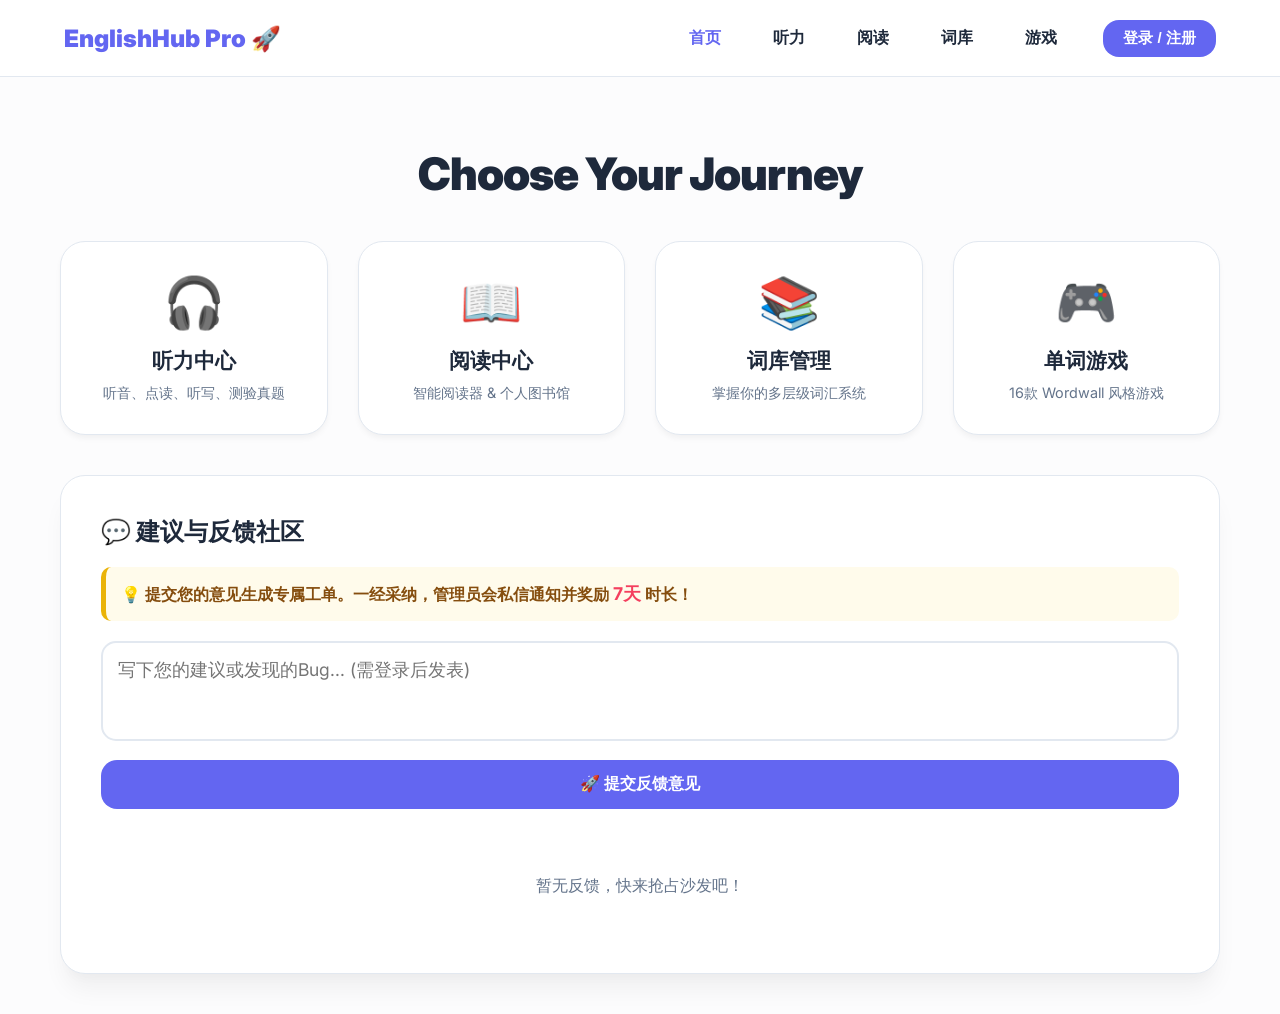
==== commit 1aa7be1a: "Update index.html" ====
--- a/index.html
+++ b/index.html
@@ -387,30 +387,30 @@
         
         <div class="group-header" style="border-left-color: #ef4444; color: #ef4444;">⚔️ 课堂对战游戏 (双人/团队 PK)</div>
         <div class="hub-grid-4">
-            <div class="main-card" style="border-color: #ef4444; background: #fef2f2;" onclick="openGameSetup('pk_horse', '🐎 赛马冲刺 (限时接力)')"><h2>🐎 赛马冲刺</h2><p>红蓝轮流答，限时比分</p></div>
-            <div class="main-card" style="border-color: #f59e0b; background: #fffbeb;" onclick="openGameSetup('pk_tug', '⚔️ 单词拔河 (双人抢答)')"><h2>⚔️ 单词拔河</h2><p>双人抢答，拉拽绳子</p></div>
-            <div class="main-card" style="border-color: #10b981; background: #ecfdf5;" onclick="openGameSetup('pk_territory', '🗺️ 阵地抢夺 (轮流占地)')"><h2>🗺️ 阵地抢夺</h2><p>答对占地，三连获胜</p></div>
-            <div class="main-card" style="border-color: #8b5cf6; background: #f5f3ff;" onclick="openGameSetup('pk_bomb', '💣 炸弹传花 (接力生存)')"><h2>💣 炸弹传花</h2><p>答对传炸弹，超时淘汰</p></div>
+            <div class="main-card" style="border-color: #ef4444; background: #fef2f2;" onclick="initGame('pk_horse', '🐎 赛马冲刺 (限时接力)')"><h2>🐎 赛马冲刺</h2><p>红蓝轮流答，限时比分</p></div>
+            <div class="main-card" style="border-color: #f59e0b; background: #fffbeb;" onclick="initGame('pk_tug', '⚔️ 单词拔河 (双人抢答)')"><h2>⚔️ 单词拔河</h2><p>双人抢答，拉拽绳子</p></div>
+            <div class="main-card" style="border-color: #10b981; background: #ecfdf5;" onclick="initGame('pk_territory', '🗺️ 阵地抢夺 (轮流占地)')"><h2>🗺️ 阵地抢夺</h2><p>答对占地，三连获胜</p></div>
+            <div class="main-card" style="border-color: #8b5cf6; background: #f5f3ff;" onclick="initGame('pk_bomb', '💣 炸弹传花 (接力生存)')"><h2>💣 炸弹传花</h2><p>答对传炸弹，超时淘汰</p></div>
         </div>
 
         <div class="group-header" style="margin-top: 50px;">🎮 经典单机练习 (个人闯关)</div>
         <div class="hub-grid-4">
-            <div class="main-card" onclick="openGameSetup('match', '🧩 连连看')"><h2>🧩 连连看</h2><p>消除相同卡片</p></div>
-            <div class="main-card" onclick="openGameSetup('memory', '🎴 翻牌记忆')"><h2>🎴 翻牌记忆</h2><p>翻牌匹配中英</p></div>
-            <div class="main-card" onclick="openGameSetup('flash', '🃏 闪卡')"><h2>🃏 闪卡</h2><p>基础单词记忆</p></div>
-            <div class="main-card" onclick="openGameSetup('speed', '⚡ 极速闪读')"><h2>⚡ 极速闪读</h2><p>快速四选一</p></div>
-            <div class="main-card" onclick="openGameSetup('anagram', '🔀 字母重排')"><h2>🔀 字母重排</h2><p>打乱重新拼写</p></div>
-            <div class="main-card" onclick="openGameSetup('hangman', '🔤 经典猜词')"><h2>🔤 经典猜词</h2><p>根据字母猜词</p></div>
-            <div class="main-card" onclick="openGameSetup('chain', '🔗 单词接龙')"><h2>🔗 单词接龙</h2><p>首尾字母接力</p></div>
-            <div class="main-card" onclick="openGameSetup('typing', '⌨️ 打字防守')"><h2>⌨️ 打字防守</h2><p>打字消灭单词</p></div>
-            <div class="main-card" onclick="openGameSetup('whack', '🔨 打地鼠')"><h2>🔨 打地鼠</h2><p>听音寻找地鼠</p></div>
-            <div class="main-card" onclick="openGameSetup('balloon', '🎈 气球爆破')"><h2>🎈 气球爆破</h2><p>点破正确气球</p></div>
-            <div class="main-card" onclick="openGameSetup('wheel', '🎡 幸运转盘')"><h2>🎡 幸运转盘</h2><p>随机抽取单词</p></div>
-            <div class="main-card" onclick="openGameSetup('box', '🎁 盲盒')"><h2>🎁 盲盒</h2><p>打开盲盒复习</p></div>
-            <div class="main-card" onclick="openGameSetup('quiz', '🎯 测验')"><h2>🎯 测验</h2><p>经典单项选择</p></div>
-            <div class="main-card" onclick="openGameSetup('truefalse', '⚖️ 判断对错')"><h2>⚖️ 判断对错</h2><p>判断释义真伪</p></div>
-            <div class="main-card" onclick="openGameSetup('missing', '📝 填空')"><h2>📝 填空</h2><p>根据英文选词</p></div>
-            <div class="main-card" onclick="openGameSetup('listen', '🎧 盲听')"><h2>🎧 盲听</h2><p>纯听音辨意</p></div>
+            <div class="main-card" onclick="initGame('match', '🧩 连连看')"><h2>🧩 连连看</h2><p>消除相同卡片</p></div>
+            <div class="main-card" onclick="initGame('memory', '🎴 翻牌记忆')"><h2>🎴 翻牌记忆</h2><p>翻牌匹配中英</p></div>
+            <div class="main-card" onclick="initGame('flash', '🃏 闪卡')"><h2>🃏 闪卡</h2><p>基础单词记忆</p></div>
+            <div class="main-card" onclick="initGame('speed', '⚡ 极速闪读')"><h2>⚡ 极速闪读</h2><p>快速四选一</p></div>
+            <div class="main-card" onclick="initGame('anagram', '🔀 字母重排')"><h2>🔀 字母重排</h2><p>打乱重新拼写</p></div>
+            <div class="main-card" onclick="initGame('hangman', '🔤 经典猜词')"><h2>🔤 经典猜词</h2><p>根据字母猜词</p></div>
+            <div class="main-card" onclick="initGame('chain', '🔗 单词接龙')"><h2>🔗 单词接龙</h2><p>首尾字母接力</p></div>
+            <div class="main-card" onclick="initGame('typing', '⌨️ 打字防守')"><h2>⌨️ 打字防守</h2><p>打字消灭单词</p></div>
+            <div class="main-card" onclick="initGame('whack', '🔨 打地鼠')"><h2>🔨 打地鼠</h2><p>听音寻找地鼠</p></div>
+            <div class="main-card" onclick="initGame('balloon', '🎈 气球爆破')"><h2>🎈 气球爆破</h2><p>点破正确气球</p></div>
+            <div class="main-card" onclick="initGame('wheel', '🎡 幸运转盘')"><h2>🎡 幸运转盘</h2><p>随机抽取单词</p></div>
+            <div class="main-card" onclick="initGame('box', '🎁 盲盒')"><h2>🎁 盲盒</h2><p>打开盲盒复习</p></div>
+            <div class="main-card" onclick="initGame('quiz', '🎯 测验')"><h2>🎯 测验</h2><p>经典单项选择</p></div>
+            <div class="main-card" onclick="initGame('truefalse', '⚖️ 判断对错')"><h2>⚖️ 判断对错</h2><p>判断释义真伪</p></div>
+            <div class="main-card" onclick="initGame('missing', '📝 填空')"><h2>📝 填空</h2><p>根据英文选词</p></div>
+            <div class="main-card" onclick="initGame('listen', '🎧 盲听')"><h2>🎧 盲听</h2><p>纯听音辨意</p></div>
         </div>
     </div>
 
@@ -582,4 +582,4 @@
     }
 </script>
 </body>
-</html>+</html>
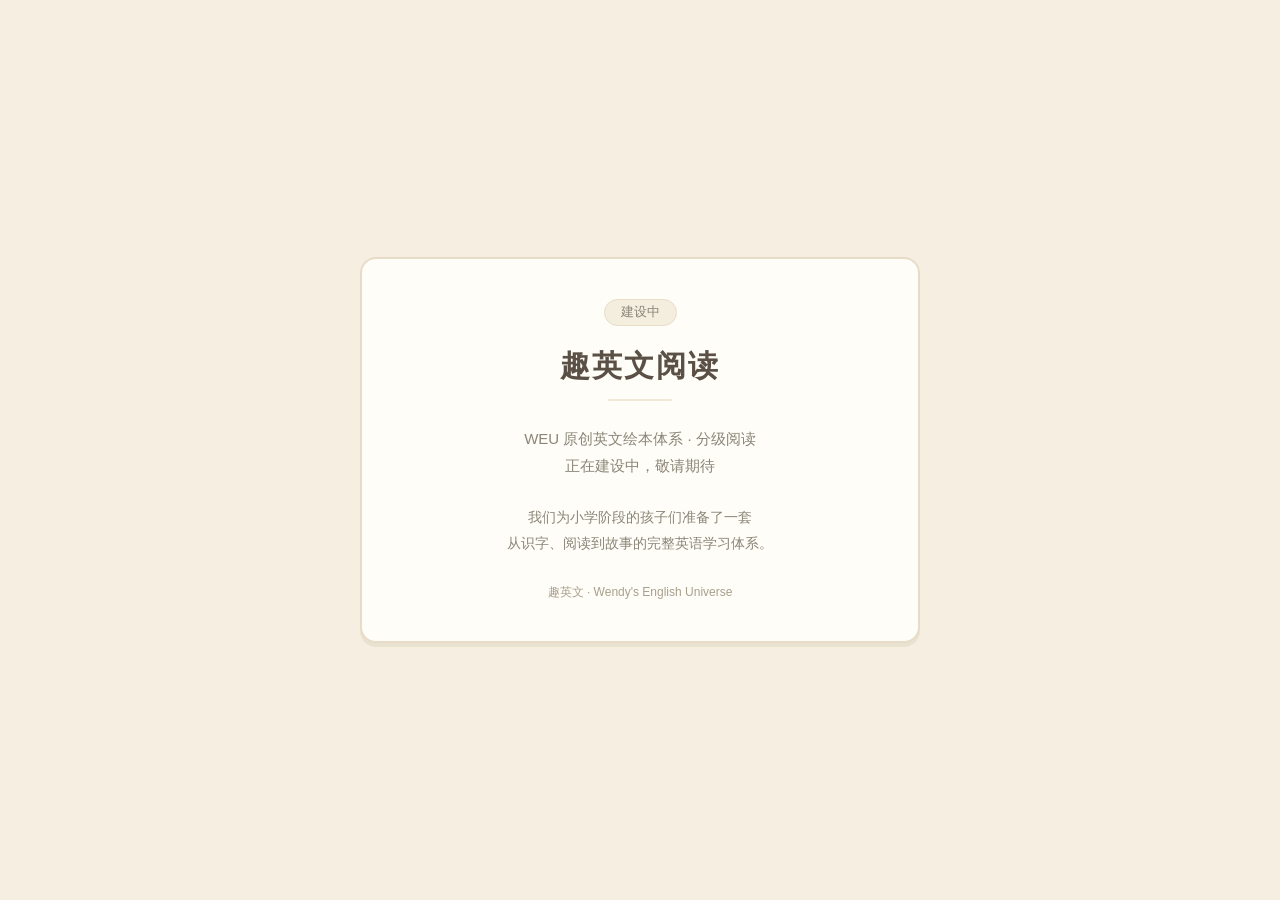
==== commit 8b0ad5fe: "index.html" ====
--- a/index.html
+++ b/index.html
@@ -1,585 +1,39 @@
 <!DOCTYPE html>
 <html lang="zh-CN">
 <head>
-    <meta charset="UTF-8">
-    <meta name="viewport" content="width=device-width, initial-scale=1.0">
-    <title>EnglishHub Pro - Ultimate Edition (Commercial Full)</title>
-    <link href="https://fonts.googleapis.com/css2?family=Inter:wght@400;600;700;900&display=swap" rel="stylesheet">
-    <link rel="stylesheet" href="css/style.css">
+<meta charset="UTF-8">
+<meta name="viewport" content="width=device-width, initial-scale=1.0">
+<title>趣英文阅读</title>
+<style>
+  * { box-sizing: border-box; margin: 0; padding: 0; }
+  body {
+    font-family: "PingFang SC", "Microsoft YaHei", "Segoe UI", sans-serif;
+    background: #F6EFE1; color: #5A5046; min-height: 100vh;
+    display: flex; align-items: center; justify-content: center; padding: 24px;
+  }
+  .card {
+    background: #FFFDF7; border: 2px solid #E8DCC8; border-radius: 16px;
+    box-shadow: 0 4px 0 #EAE2D1; padding: 40px 36px; max-width: 560px; width: 100%; text-align: center;
+  }
+  .tag {
+    display: inline-block; border-radius: 999px; padding: 4px 16px; font-size: 12.5px;
+    background: #F4EEDF; color: #8A8578; border: 1.5px solid #E8DCC8; margin-bottom: 20px;
+  }
+  h1 { font-size: 30px; font-weight: 700; letter-spacing: 2px; margin-bottom: 12px; }
+  .sub { font-size: 15px; color: #8A8578; line-height: 1.8; margin-bottom: 26px; }
+  .line { height: 2px; background: #F0E8D6; border-radius: 2px; margin: 0 auto 24px; width: 64px; }
+  .note { font-size: 13.5px; color: #8A8578; line-height: 1.9; }
+  .foot { margin-top: 28px; font-size: 12px; color: #A89F8E; }
+</style>
 </head>
 <body>
-
-<div id="api-loading">🤖 AI 正在处理... 请稍候</div>
-
-<nav>
-    <div class="logo" onclick="showPage('home')">EnglishHub Pro 🚀</div>
-    <div style="display: flex; gap: 30px; align-items: center;">
-        <div class="nav-links">
-            <div class="nav-item active" id="nav-home" onclick="showPage('home')">首页</div>
-            <div class="nav-item" id="nav-listen" onclick="showPage('listen-main')">听力</div>
-            <div class="nav-item" id="nav-read" onclick="showPage('read-main')">阅读</div>
-            <div class="nav-item" id="nav-vocab" onclick="showPage('vocab-main')">词库</div>
-            <div class="nav-item" id="nav-games" onclick="showPage('games')">游戏</div>
-            <div class="nav-item" id="nav-notif" onclick="openNotifModal()" style="display:none;">🔔 消息 <span id="notif-badge" class="badge hidden">0</span></div>
-            <div class="nav-item" id="nav-admin" onclick="showPage('admin')" style="display:none; color: var(--accent);">后台数据 <span id="admin-notif-badge" class="badge hidden" style="right: -10px;">0</span></div>
-        </div>
-        <div id="nav-user-area" onclick="handleUserNavClick()"></div>
-    </div>
-</nav>
-
-<div class="container">
-    
-    <div id="p-profile" class="view hidden">
-        <div class="back-link" onclick="showPage('home')">← 返回首页</div>
-        <h1 class="hero-title" style="text-align: left; margin-bottom: 40px;">个人资料与学习足迹</h1>
-        <div style="display: grid; grid-template-columns: repeat(auto-fit, minmax(400px, 1fr)); gap: 30px;">
-            <div class="read-container">
-                <h2 style="color: var(--primary); margin-top: 0;">⚙️ 账号设置</h2>
-                <div style="display: flex; align-items: center; gap: 20px; margin-bottom: 30px; padding-bottom: 20px; border-bottom: 2px dashed var(--border);">
-                    <div id="prof-avatar-display" style="width: 70px; height: 70px; border-radius: 50%; background: var(--primary); color: white; display: flex; align-items: center; justify-content: center; font-size: 2.2rem; font-weight: 900;">U</div>
-                    <div>
-                        <h2 style="margin: 0; color: var(--text); font-size: 1.8rem;" id="prof-nickname-display">User</h2>
-                        <p style="margin: 8px 0 0 0; color: var(--text-light); font-weight: 700;" id="prof-role-display">👨‍🎓 学生</p>
-                        <p style="margin: 5px 0 0 0; font-size:0.85rem; color: var(--success);" id="prof-expire-display"></p>
-                    </div>
-                </div>
-                <label style="font-weight: 800; color: var(--text); display: block; margin-bottom: 10px;">修改昵称 Name</label>
-                <input type="text" id="prof-nickname" placeholder="输入新昵称">
-                <label style="font-weight: 800; color: var(--text); display: block; margin-bottom: 10px; margin-top: 15px;">修改密码 Password (留空则不修改)</label>
-                <input type="password" id="prof-pwd" placeholder="输入新密码">
-                <label style="font-weight: 800; color: var(--text); display: block; margin-bottom: 10px; margin-top: 15px;">自定义头像 Avatar (输入 Emoji 或 1个字母)</label>
-                <input type="text" id="prof-avatar" placeholder="例如：😊 或 A" maxlength="2">
-                <button class="btn" style="width: 100%; margin-top: 25px; padding: 15px; font-size: 1.1rem;" onclick="saveProfile()">保存修改</button>
-                <button class="btn btn-outline" style="width: 100%; margin-top: 15px; border-color: var(--accent); color: var(--accent);" onclick="doLogout()">退出登录 Logout</button>
-            </div>
-            <div class="read-container" style="background: var(--primary-light); border-color: #c7d2fe;">
-                <h2 style="color: var(--primary); margin-top: 0;">📊 云端学习足迹监控</h2>
-                <p style="color: var(--text-light); margin-bottom: 25px;">所有数据已与您的账号绑定，跨设备无缝同步。</p>
-                <div style="background: var(--white); padding: 20px; border-radius: 15px; margin-bottom: 20px;">
-                    <h3 style="margin-top: 0; color: var(--text);">🎮 游戏测验得分记录</h3>
-                    <div id="prof-game-hist" style="max-height: 200px; overflow-y: auto; font-size: 0.95rem; color: var(--text-light); line-height: 1.8;"></div>
-                </div>
-                <div style="background: var(--white); padding: 20px; border-radius: 15px;">
-                    <h3 style="margin-top: 0; color: var(--text);">📖 阅读与听力追踪</h3>
-                    <div id="prof-read-hist" style="max-height: 200px; overflow-y: auto; font-size: 0.95rem; color: var(--text-light); line-height: 1.8;"></div>
-                </div>
-            </div>
-        </div>
-    </div>
-
-    <div id="p-admin" class="view hidden">
-        <div class="back-link" onclick="showPage('home')">← 返回首页</div>
-        <h1 class="hero-title" style="text-align: left; margin-bottom: 20px;">👑 系统管理员控制台</h1>
-        <div class="hub-grid" style="margin-bottom: 30px;">
-            <div class="main-card" style="padding: 20px; background: var(--primary); color: white; border: none;">
-                <h2 style="margin:0 0 10px 0; font-size: 1.1rem; opacity: 0.9;">全站总页面浏览量 (PV)</h2>
-                <p id="admin-stat-pv" style="margin:0; font-size: 2.5rem; font-weight: 900; color: white;">0</p>
-            </div>
-            <div class="main-card" style="padding: 20px; background: var(--success); color: white; border: none;">
-                <h2 style="margin:0 0 10px 0; font-size: 1.1rem; opacity: 0.9;">系统总注册用户数</h2>
-                <p id="admin-stat-users" style="margin:0; font-size: 2.5rem; font-weight: 900; color: white;">0</p>
-            </div>
-            <div class="main-card" style="padding: 20px; background: var(--accent); color: white; border: none; cursor: pointer;" onclick="switchAdminTab('msgs')">
-                <h2 style="margin:0 0 10px 0; font-size: 1.1rem; opacity: 0.9;">反馈与留言处理 💬</h2>
-                <p id="admin-stat-msgs" style="margin:0; font-size: 2.5rem; font-weight: 900; color: white;">0</p>
-            </div>
-        </div>
-        <div class="auth-tabs">
-            <div class="auth-tab active" id="tab-admin-users" onclick="switchAdminTab('users')">👥 用户与权限管理</div>
-            <div class="auth-tab" id="tab-admin-msgs" onclick="switchAdminTab('msgs')">💬 社区留言与反馈管理</div>
-        </div>
-        <div class="read-container" id="admin-view-users">
-            <p style="color: var(--text-light); margin-top:0; margin-bottom: 20px;">在此处审查系统用户，修改联系方式或精确调整试用期限。</p>
-            <div style="overflow-x: auto; background: var(--bg); border-radius: 15px; border: 1px solid var(--border);">
-                <table style="width: 100%; border-collapse: collapse; min-width: 900px;">
-                    <thead><tr style="background: var(--primary-light); color: var(--primary); text-align: left;"><th style="padding: 15px; border-bottom: 2px solid var(--border);">账号及联系方式</th><th style="padding: 15px; border-bottom: 2px solid var(--border);">角色</th><th style="padding: 15px; border-bottom: 2px solid var(--border);">指定到期时间 / 延期</th><th style="padding: 15px; border-bottom: 2px solid var(--border);">系统操作</th></tr></thead>
-                    <tbody id="admin-user-list"></tbody>
-                </table>
-            </div>
-        </div>
-        <div class="read-container hidden" id="admin-view-msgs">
-            <p style="color: var(--text-light); margin-top:0; margin-bottom: 20px;">处理用户的反馈意见，可以进行工单对话、置顶、或直接发放时长奖励。</p>
-            <div id="admin-msg-list"></div>
-        </div>
-    </div>
-
-    <div id="p-home" class="view">
-        <h1 class="hero-title" style="text-align: center;">Choose Your Journey</h1>
-        <div class="hub-grid">
-            <div class="main-card" onclick="showPage('listen-main')">
-                <span class="card-icon">🎧</span><h2>听力中心</h2><p>听音、点读、听写、测验真题</p>
-            </div>
-            <div class="main-card" onclick="showPage('read-main')">
-                <span class="card-icon">📖</span><h2>阅读中心</h2><p>智能阅读器 & 个人图书馆</p>
-            </div>
-            <div class="main-card" onclick="showPage('vocab-main')">
-                <span class="card-icon">📚</span><h2>词库管理</h2><p>掌握你的多层级词汇系统</p>
-            </div>
-            <div class="main-card" onclick="showPage('games')">
-                <span class="card-icon">🎮</span><h2>单词游戏</h2><p>16款 Wordwall 风格游戏</p>
-            </div>
-        </div>
-        <div class="msg-board">
-            <h2 style="margin-top:0; color: var(--text);">💬 建议与反馈社区</h2>
-            <div style="background: #fffbeb; border-left: 5px solid var(--warning); padding: 15px; border-radius: 10px; margin-bottom: 20px; color: #854d0e; font-weight: 600;">
-                💡 提交您的意见生成专属工单。一经采纳，管理员会私信通知并奖励 <b style="font-size:1.1rem; color: var(--accent);">7天</b> 时长！
-            </div>
-            <textarea id="msg-input" placeholder="写下您的建议或发现的Bug... (需登录后发表)" style="height: 100px;" onclick="requireAuth()"></textarea>
-            <button class="btn" onclick="submitMessage()" style="width: 100%; margin-bottom: 30px;">🚀 提交反馈意见</button>
-            <div id="msg-list"></div>
-        </div>
-    </div>
-
-    <div id="p-listen-main" class="view hidden">
-        <div class="back-link" onclick="showPage('home')">← 返回首页</div>
-        <h1 class="hero-title" style="text-align: left; margin-bottom: 40px;">听力全矩阵训练</h1>
-        <div style="display: grid; grid-template-columns: repeat(auto-fit, minmax(450px, 1fr)); gap: 30px; align-items: start;">
-            <div class="read-container" style="text-align: center; padding: 30px; grid-column: 1 / -1;">
-                <h2 style="color: var(--primary); margin-top: 0;">🎧 智能音频播放器</h2>
-                <input type="file" id="audio-upload" accept="audio/*" class="btn-outline" style="width: 100%; max-width: 400px; padding: 12px; margin-bottom: 10px; border-radius: 15px; cursor: pointer;" onclick="if(!requireAuth()) event.preventDefault();">
-                <audio id="audio-element" hidden></audio>
-                <div style="background: var(--bg); padding: 25px; border-radius: 20px; box-shadow: inset 0 2px 4px rgba(0,0,0,0.02); max-width: 800px; margin: 0 auto;">
-                    <div style="display: flex; align-items: center; gap: 15px; margin-bottom: 20px;">
-                        <span id="audio-current" style="font-weight: 600; color: var(--text-light); min-width: 50px;">00:00</span>
-                        <input type="range" id="audio-progress" value="0" min="0" max="100" step="0.1" style="flex: 1; padding: 0; border: none; margin: 0; cursor: pointer; height: 6px; background: var(--border);">
-                        <span id="audio-total" style="font-weight: 600; color: var(--text-light); min-width: 50px;">00:00</span>
-                    </div>
-                    <div style="display: flex; justify-content: space-between; align-items: center; flex-wrap: wrap; gap: 15px;">
-                        <button class="btn" id="btn-play-pause" onclick="if(requireAuth()) toggleAudioPlay()" style="width: 120px;">▶ 播放</button>
-                        <div style="display: flex; align-items: center; gap: 10px;">
-                            <span style="font-weight: 700; color: var(--text);">倍速:</span>
-                            <select id="audio-speed" onchange="changeAudioSpeed()" style="width: 80px; padding: 5px; margin: 0;">
-                                <option value="0.5">0.5x</option><option value="0.75">0.75x</option><option value="1.0" selected>1.0x</option><option value="1.25">1.25x</option><option value="1.5">1.5x</option>
-                            </select>
-                        </div>
-                        <div style="display: flex; align-items: center; gap: 10px;">
-                            <span style="font-weight: 700; color: var(--text);">音量:</span>
-                            <input type="range" id="audio-volume" min="0" max="1" step="0.05" value="1" style="width: 80px; padding: 0; border: none; margin: 0; cursor: pointer; height: 6px; background: var(--border);">
-                        </div>
-                    </div>
-                </div>
-            </div>
-            <div class="read-container" style="padding: 30px;">
-                <div style="display: flex; justify-content: space-between; align-items: center; margin-bottom: 15px;">
-                    <h2 style="margin: 0; color: var(--text);">📖 配套重点词汇</h2>
-                    <button class="btn btn-outline" style="padding: 6px 15px; font-size: 0.9rem;" onclick="if(requireAuth()) document.getElementById('l-vocab-setup').classList.toggle('hidden')">配置词汇</button>
-                </div>
-                <div id="l-vocab-setup" class="hidden" style="margin-bottom: 20px;">
-                    <textarea id="l-vocab-input" placeholder="输入本段音频的核心词汇（用逗号或换行隔开）..." style="height: 80px;"></textarea>
-                    <button class="btn" onclick="parseListenVocab()" style="width: 100%;">生成词汇列表</button>
-                </div>
-                <div id="l-vocab-display" style="display: flex; flex-wrap: wrap; gap: 10px; min-height: 50px;"><p style="text-align:center; color: var(--text-light); width: 100%; margin: 0;">暂无配置重点词汇。</p></div>
-            </div>
-            <div class="read-container" style="padding: 30px;">
-                <div style="display: flex; justify-content: space-between; align-items: center; margin-bottom: 15px;">
-                    <h2 style="margin: 0; color: var(--text);">📝 互动同步字幕</h2>
-                    <button class="btn btn-outline" style="padding: 6px 15px; font-size: 0.9rem;" onclick="if(requireAuth()) document.getElementById('sub-input-area').classList.toggle('hidden')">配置</button>
-                </div>
-                <div id="sub-input-area" class="hidden">
-                    <textarea id="subtitles-input" placeholder="粘贴带时间戳的字幕 (支持 LRC/SRT 格式)。&#10;[00:01.50] Hello and welcome." style="height: 120px; border-radius: 15px;"></textarea>
-                    <button class="btn" onclick="parseSubtitles()" style="width: 100%; margin-bottom: 20px;">生成高亮点读字幕</button>
-                </div>
-                <div id="subtitle-display" style="max-height: 300px; overflow-y: auto; background: var(--bg); padding: 20px; border-radius: 15px; border: 1px solid var(--border); scroll-behavior: smooth;"><p style="text-align:center; color: var(--text-light); margin: 0;">暂无字幕，请在上方配置并生成。</p></div>
-            </div>
-            <div class="read-container" style="padding: 30px;">
-                <div style="display: flex; justify-content: space-between; align-items: center; margin-bottom: 20px;">
-                    <h2 style="margin: 0; color: var(--text);">🎙️ 录音跟读 (影子训练)</h2>
-                </div>
-                <div style="background: var(--bg); padding: 30px; border-radius: 15px; border: 1px solid var(--border); text-align: center;">
-                    <p style="color: var(--text-light); margin-bottom: 20px;">听完原音后，点击下方按钮录制自己的发音，回放寻找差距。</p>
-                    <div style="display: flex; justify-content: center; gap: 15px; margin-bottom: 20px; flex-wrap: wrap;">
-                        <button class="btn" id="btn-record-start" onclick="if(requireAuth()) startRecording()" style="background: var(--accent);"><span style="margin-right: 5px;">⏺</span> 开始录音</button>
-                        <button class="btn btn-outline" id="btn-record-stop" onclick="stopRecording()" disabled style="opacity: 0.5;">⏹ 停止</button>
-                    </div>
-                    <div id="recording-status" style="color: var(--accent); font-weight: bold; margin-bottom: 20px; height: 20px;"></div>
-                    <audio id="audio-playback" controls style="width: 100%; max-width: 400px; outline: none; border-radius: 20px;"></audio>
-                </div>
-            </div>
-            <div class="read-container" style="padding: 30px;">
-                <div style="display: flex; justify-content: space-between; align-items: center; margin-bottom: 15px;">
-                    <h2 style="margin: 0; color: var(--text);">🔄 听音排序</h2>
-                    <button class="btn btn-outline" style="padding: 6px 15px; font-size: 0.9rem;" onclick="if(requireAuth()) document.getElementById('sort-setup-area').classList.toggle('hidden')">配置</button>
-                </div>
-                <div id="sort-setup-area" class="hidden" style="margin-bottom: 25px;">
-                    <textarea id="sort-input-text" placeholder="按正确顺序粘贴段落（每行一段），系统会自动打乱：&#10;First paragraph.&#10;Second paragraph." style="height: 120px; border-radius: 15px; background: var(--primary-light); font-size: 1.1rem; line-height: 1.6;"></textarea>
-                    <button class="btn" onclick="generateSorting()" style="width: 100%; margin-top: 10px;">打乱并生成排序题</button>
-                </div>
-                <div id="sort-display" style="background: var(--bg); padding: 20px; border-radius: 15px; border: 1px solid var(--border);"><p style="text-align:center; color: var(--text-light); margin: 0; font-size: 1.1rem;">暂无排序题，请点击右上角配置。</p></div>
-                <button class="btn hidden" id="btn-submit-sort" onclick="submitSorting()" style="width: 100%; margin-top: 25px; padding: 15px; font-size: 1.1rem;">提交排序验证</button>
-                <div id="sort-result" class="hidden" style="margin-top: 25px; padding: 20px; font-weight: 900; font-size: 1.3rem; text-align: center; border-radius: 15px; background: var(--primary-light);"></div>
-            </div>
-            <div class="read-container" style="padding: 30px;">
-                <div style="display: flex; justify-content: space-between; align-items: center; margin-bottom: 15px;">
-                    <h2 style="margin: 0; color: var(--text);">✍️ 听写比对训练</h2>
-                    <button class="btn btn-outline" style="padding: 6px 15px; font-size: 0.9rem;" onclick="if(requireAuth()) document.getElementById('dict-ref-area').classList.toggle('hidden')">答案</button>
-                </div>
-                <div id="dict-ref-area" class="hidden" style="margin-bottom: 20px;">
-                    <textarea id="dict-ref" placeholder="粘贴标准参考原文（不填则默认比对左侧字幕）..." style="height: 80px; border-radius: 15px; background: var(--primary-light);"></textarea>
-                </div>
-                <textarea id="dict-usr" placeholder="听音频，在这里拼写你听到的句子（自动忽略标点和大小写）..." style="height: 120px; border-radius: 15px; font-size: 1.1rem; line-height: 1.6;" onclick="requireAuth()"></textarea>
-                <button class="btn" onclick="compareDictation()" style="width: 100%; margin-bottom: 20px;">比对验证</button>
-                <div id="dict-result-container" class="hidden" style="background: var(--bg); padding: 20px; border-radius: 15px; border: 1px solid var(--border);">
-                    <div id="dict-result"></div>
-                    <div style="margin-top: 15px; font-size: 0.85rem; color: var(--text-light); display: flex; gap: 10px; justify-content: center; flex-wrap: wrap;">
-                        <span><span style="color:var(--success); font-weight:bold;">●</span> 正确</span>
-                        <span><span style="color:var(--warning); font-weight:bold;">●</span> 微瑕</span>
-                        <span><span style="color:var(--accent); text-decoration:line-through; font-weight:bold;">abc</span> 漏听</span>
-                        <span><span style="color:#f97316; border-bottom: 2px dashed #f97316; font-weight:bold;">abc</span> 多听</span>
-                    </div>
-                </div>
-            </div>
-            <div class="read-container" style="padding: 30px; grid-column: 1 / -1;">
-                <div style="display: flex; justify-content: space-between; align-items: center; margin-bottom: 20px;">
-                    <h2 style="margin: 0; color: var(--text);">🧩 听音填空 (精听挖词)</h2>
-                    <button class="btn btn-outline" style="padding: 6px 15px; font-size: 0.9rem;" onclick="if(requireAuth()) document.getElementById('cloze-setup-area').classList.toggle('hidden')">配置挖空文本</button>
-                </div>
-                <div id="cloze-setup-area" class="hidden" style="margin-bottom: 25px;">
-                    <textarea id="cloze-input-text" placeholder="请粘贴原文，并用方括号 [答案] 标记要挖去的单词。&#10;支持同义词/多答案（用 | 分隔），例如：&#10;It was a [beautiful|gorgeous] day, and the [birds] were singing." style="height: 150px; border-radius: 15px; background: var(--primary-light); font-size: 1.1rem; line-height: 1.6; font-family: monospace;"></textarea>
-                    <button class="btn" onclick="parseClozeTest()" style="width: 100%; margin-top: 10px;">生成填空练习卡片</button>
-                </div>
-                <div id="cloze-display" style="background: var(--bg); padding: 30px; border-radius: 15px; border: 1px solid var(--border); font-size: 1.3rem; line-height: 2.4; color: var(--text);">
-                    <p style="text-align:center; color: var(--text-light); margin: 0; font-size: 1.1rem;">暂无填空题，请点击右上角配置导入原文。</p>
-                </div>
-                <button class="btn hidden" id="btn-submit-cloze" onclick="submitClozeTest()" style="width: 100%; margin-top: 25px; padding: 15px; font-size: 1.1rem;">提交填空答案验证</button>
-                <div id="cloze-result" class="hidden" style="margin-top: 25px; padding: 20px; font-weight: 900; font-size: 1.5rem; text-align: center; border-radius: 15px; background: var(--primary-light);"></div>
-            </div>
-            <div class="read-container" style="padding: 30px; grid-column: 1 / -1;">
-                <div style="display: flex; justify-content: space-between; align-items: center; margin-bottom: 20px;">
-                    <h2 style="margin: 0; color: var(--text);">🎯 听力理解测验 (单选/多选)</h2>
-                    <button class="btn btn-outline" style="padding: 6px 15px; font-size: 0.9rem;" onclick="if(requireAuth()) document.getElementById('quiz-setup-area').classList.toggle('hidden')">配置题库</button>
-                </div>
-                <div id="quiz-setup-area" class="hidden" style="margin-bottom: 25px;">
-                    <textarea id="quiz-input" placeholder="请按以下格式粘贴题目：&#10;Q: What is the main idea?&#10;A. Apple&#10;B. Banana&#10;答案: A&#10;解析: 作者在第一句提到了苹果。" style="height: 200px; border-radius: 15px; background: var(--primary-light); font-family: monospace;"></textarea>
-                    <button class="btn" onclick="parseListeningQuiz()" style="width: 100%; margin-top: 10px;">智能解析并生成考卷</button>
-                </div>
-                <div id="listen-quiz-display" style="background: var(--bg); padding: 30px; border-radius: 15px; border: 1px solid var(--border);">
-                    <p style="text-align:center; color: var(--text-light); margin: 0; font-size: 1.1rem;">暂无题目，请点击右上角配置导入题库。</p>
-                </div>
-                <button class="btn hidden" id="btn-submit-quiz" onclick="submitListeningQuiz()" style="width: 100%; margin-top: 25px; padding: 15px; font-size: 1.1rem;">提交答卷</button>
-                <div id="listen-quiz-result" class="hidden" style="margin-top: 25px; padding: 20px; font-weight: 900; font-size: 1.5rem; text-align: center; border-radius: 15px; background: var(--primary-light);"></div>
-            </div>
-            <div class="read-container" style="padding: 30px; grid-column: 1 / -1;">
-                <div style="display: flex; justify-content: space-between; align-items: center; margin-bottom: 20px;">
-                    <h2 style="margin: 0; color: var(--text);">📓 听力错题本 (自动记录)</h2>
-                    <button class="btn btn-outline" style="padding: 6px 15px; font-size: 0.9rem; border-color: var(--accent); color: var(--accent);" onclick="if(requireAuth()) clearListenErrors()">清空记录</button>
-                </div>
-                <div id="l-errors-display" style="display: flex; flex-direction: column; gap: 15px;"></div>
-            </div>
-        </div>
-    </div>
-
-    <div id="p-read-main" class="view hidden">
-        <div class="back-link" onclick="showPage('home')">← 返回首页</div>
-        <h1 class="hero-title" style="text-align: left; margin-bottom: 40px;">阅读中心</h1>
-        <div class="hub-grid" style="max-width: 900px; margin: 0 auto;">
-            <div class="main-card" onclick="showPage('read-smart')">
-                <span class="card-icon">✍️</span><h2>智能阅读器</h2><p>粘贴文字，享受沉浸式取词体验</p>
-            </div>
-            <div class="main-card" onclick="showPage('read-library')">
-                <span class="card-icon">🏛️</span><h2>个人图书馆</h2><p>管理并调阅你的所有文献素材</p>
-            </div>
-        </div>
-    </div>
-    <div id="p-read-smart" class="view hidden">
-        <div class="vocab-header" style="align-items: flex-end;">
-            <div><div class="back-link" onclick="showPage('read-main')">← 返回阅读中心</div><h1 style="margin:0;">智能阅读器</h1></div>
-            <button class="btn btn-outline" onclick="resetReader()">重新导入</button>
-        </div>
-        <div class="read-container">
-            <div id="read-input-view">
-                <textarea id="read-in" placeholder="在此粘贴你的英文文章内容..." style="height:250px; border:none; border-bottom:1px solid var(--border); border-radius:0;"></textarea>
-                <button class="btn" style="width:100%; margin-top:20px;" onclick="processRead()">生成沉浸式阅读</button>
-            </div>
-            <div id="read-display" class="hidden"></div>
-        </div>
-    </div>
-    <div id="p-read-library" class="view hidden">
-        <div class="vocab-header" style="align-items: flex-end;">
-            <div><div class="back-link" onclick="showPage('read-main')">← 返回阅读中心</div><h1 style="margin:0;">个人图书馆</h1></div>
-            <button class="btn" onclick="if(requireAuth()) openModal('modal-add-article')">+ 收藏新文章</button>
-        </div>
-        <div class="hub-grid" id="ui-library-list"></div>
-    </div>
-
-    <div id="p-vocab-main" class="view hidden">
-        <div class="back-link" onclick="showPage('home')">← 返回首页</div>
-        <h1 class="hero-title" style="text-align: left; margin-bottom: 40px;">词库管理中心</h1>
-        <div class="hub-grid-3">
-            <div class="main-card" onclick="showPage('vocab-nb')">
-                <span class="card-icon">🧡</span><h2>生词本</h2><p>批量添加，AI自动解析发音</p>
-            </div>
-            <div class="main-card" onclick="showPage('vocab-bs')">
-                <span class="card-icon">📘</span><h2>单词本</h2><p>书-册-单元系统管理</p>
-            </div>
-            <div class="main-card" style="border-color: var(--primary); background: var(--primary-light);" onclick="showPage('vocab-srs')">
-                <span class="card-icon">🧠</span><h2 style="color: var(--primary);">智能背单词 (抗遗忘)</h2><p style="color: var(--primary);">艾宾浩斯智能排期，科学掌握</p>
-            </div>
-        </div>
-    </div>
-    <div id="p-vocab-nb" class="view hidden">
-        <div class="vocab-header" style="align-items: flex-end;">
-            <div><div class="back-link" onclick="showPage('vocab-main')">← 返回词库中心</div><h1 style="margin:0;">我的生词本</h1></div>
-            <button class="btn" onclick="if(requireAuth()) openModal('modal-add-nb')">+ 批量导入新词</button>
-        </div>
-        <div id="ui-nb-list"></div>
-    </div>
-    <div id="p-vocab-bs" class="view hidden">
-        <div class="vocab-header" style="align-items: flex-end;">
-            <div><div class="back-link" onclick="showPage('vocab-main')">← 返回词库中心</div><h1 style="margin:0;">系统单词本</h1></div>
-            <button class="btn" onclick="if(requireAuth()) openModal('modal-add-book')">+ 新建词书</button>
-        </div>
-        <div class="hub-grid" id="ui-book-grid"></div>
-    </div>
-    <div id="p-book-detail" class="view hidden">
-        <div class="vocab-header" style="align-items: flex-end;">
-            <div><div class="back-link" onclick="showPage('vocab-bs')">← 返回系统词书</div><h1 id="detail-title" style="margin:0; color:var(--primary);">词书详情</h1></div>
-            <button class="btn" onclick="if(requireAuth()) openModal('modal-add-unit-words')">+ 导入单元单词</button>
-        </div>
-        <div id="ui-book-words"></div>
-    </div>
-
-    <div id="p-vocab-srs" class="view hidden">
-        <div class="back-link" onclick="showPage('vocab-main')">← 返回词库中心</div>
-        <h1 class="hero-title" style="text-align: left; margin-bottom: 20px;">智能背单词系统</h1>
-        <p style="color: var(--text-light); margin-bottom: 40px; font-size: 1.1rem;">根据您的记忆曲线，在 12h, 24h, 3天, 7天, 14天 时刻安排复习，直到完全掌握。</p>
-        <div style="display: flex; gap: 20px; margin-bottom: 40px;">
-            <div class="srs-stat-box"><div class="srs-stat-label">今日待学/待复习</div><div class="srs-stat-num" id="srs-due-count" style="color: var(--accent);">0</div></div>
-            <div class="srs-stat-box"><div class="srs-stat-label">学习计划总词汇</div><div class="srs-stat-num" id="srs-total-count">0</div></div>
-            <div class="srs-stat-box"><div class="srs-stat-label">已完全掌握 (过14天)</div><div class="srs-stat-num" id="srs-mastered-count" style="color: var(--success);">0</div></div>
-        </div>
-        <div style="display: flex; gap: 15px;">
-            <button class="btn" style="flex: 2; padding: 20px; font-size: 1.3rem;" onclick="startSRSSession()">🚀 开始今天的复习</button>
-            <button class="btn btn-outline" style="flex: 1; padding: 20px; font-size: 1.1rem;" onclick="openImportSRS()">📥 导入单词到计划</button>
-        </div>
-    </div>
-
-    <div id="p-srs-learn" class="view hidden">
-        <div class="vocab-header" style="width: 100%;">
-            <button class="btn btn-outline" onclick="exitSRSSession()">← 暂停并退出</button>
-            <div id="srs-progress" style="font-weight:900; color:var(--text); font-size:1.2rem; background: var(--bg); padding: 8px 15px; border-radius: 12px;">0 / 0</div>
-        </div>
-        <div class="game-stage" style="max-width: 600px; margin: 0 auto; padding: 60px 30px; text-align: center;">
-            <div id="srs-word-display" style="font-size: 3.5rem; font-weight: 900; color: var(--primary); margin-bottom: 10px; cursor: pointer;">Word</div>
-            <div id="srs-phonetic-display" style="font-size: 1.2rem; color: var(--text-light); margin-bottom: 30px;">/wɜːd/</div>
-            <div id="srs-meaning-area" class="hidden" style="margin-bottom: 40px; padding: 25px; background: #f8fafc; border-radius: 15px; border: 2px solid var(--border);">
-                <div id="srs-cn-display" style="font-size: 1.5rem; font-weight: 700; color: var(--text); margin-bottom: 10px;">单词意思</div>
-                <div id="srs-en-display" style="font-size: 1.05rem; color: var(--text-light); font-style: italic;">English definition</div>
-            </div>
-            <div id="srs-init-btns" style="display: flex; gap: 20px; justify-content: center; width: 100%;">
-                <button class="btn btn-outline" style="flex:1; border-color: var(--accent); color: var(--accent); font-size: 1.2rem; padding: 18px;" onclick="srsReveal('forget')">忘了 ❌</button>
-                <button class="btn" style="flex:1; background: var(--success); font-size: 1.2rem; padding: 18px;" onclick="srsReveal('know')">认识 ✔️</button>
-            </div>
-            <div id="srs-eval-btns" class="hidden" style="display: flex; gap: 10px; justify-content: center; flex-wrap: wrap; width: 100%;">
-                <button class="btn btn-outline" style="flex:1; border-color: var(--accent); color: var(--accent);" onclick="srsAnswer('wrong')">记错了 (重学)</button>
-                <button class="btn btn-outline" style="flex:1; border-color: var(--warning); color: var(--warning);" onclick="srsAnswer('hard')">模糊 (+12h)</button>
-                <button class="btn" style="flex:1; background: var(--primary);" onclick="srsAnswer('good')">正确 (延后复习)</button>
-                <button class="btn" style="flex:1; background: var(--success);" onclick="srsAnswer('easy')">太简单 (直接掌握)</button>
-            </div>
-            <div id="srs-next-btn" class="hidden" style="display: flex; justify-content: center; width: 100%;">
-                <button class="btn" style="width: 100%; font-size: 1.2rem; padding: 18px; background: var(--primary);" onclick="srsNext()">记住了，下一个 ➡️</button>
-            </div>
-        </div>
-    </div>
-
-   <div id="p-games" class="view hidden">
-        <div class="back-link" onclick="showPage('home')">← 返回首页</div>
-        <h1 class="hero-title">游戏大厅 Game Hall</h1>
-        
-        <div class="group-header" style="border-left-color: #ef4444; color: #ef4444;">⚔️ 课堂对战游戏 (双人/团队 PK)</div>
-        <div class="hub-grid-4">
-            <div class="main-card" style="border-color: #ef4444; background: #fef2f2;" onclick="initGame('pk_horse', '🐎 赛马冲刺 (限时接力)')"><h2>🐎 赛马冲刺</h2><p>红蓝轮流答，限时比分</p></div>
-            <div class="main-card" style="border-color: #f59e0b; background: #fffbeb;" onclick="initGame('pk_tug', '⚔️ 单词拔河 (双人抢答)')"><h2>⚔️ 单词拔河</h2><p>双人抢答，拉拽绳子</p></div>
-            <div class="main-card" style="border-color: #10b981; background: #ecfdf5;" onclick="initGame('pk_territory', '🗺️ 阵地抢夺 (轮流占地)')"><h2>🗺️ 阵地抢夺</h2><p>答对占地，三连获胜</p></div>
-            <div class="main-card" style="border-color: #8b5cf6; background: #f5f3ff;" onclick="initGame('pk_bomb', '💣 炸弹传花 (接力生存)')"><h2>💣 炸弹传花</h2><p>答对传炸弹，超时淘汰</p></div>
-        </div>
-
-        <div class="group-header" style="margin-top: 50px;">🎮 经典单机练习 (个人闯关)</div>
-        <div class="hub-grid-4">
-            <div class="main-card" onclick="initGame('match', '🧩 连连看')"><h2>🧩 连连看</h2><p>消除相同卡片</p></div>
-            <div class="main-card" onclick="initGame('memory', '🎴 翻牌记忆')"><h2>🎴 翻牌记忆</h2><p>翻牌匹配中英</p></div>
-            <div class="main-card" onclick="initGame('flash', '🃏 闪卡')"><h2>🃏 闪卡</h2><p>基础单词记忆</p></div>
-            <div class="main-card" onclick="initGame('speed', '⚡ 极速闪读')"><h2>⚡ 极速闪读</h2><p>快速四选一</p></div>
-            <div class="main-card" onclick="initGame('anagram', '🔀 字母重排')"><h2>🔀 字母重排</h2><p>打乱重新拼写</p></div>
-            <div class="main-card" onclick="initGame('hangman', '🔤 经典猜词')"><h2>🔤 经典猜词</h2><p>根据字母猜词</p></div>
-            <div class="main-card" onclick="initGame('chain', '🔗 单词接龙')"><h2>🔗 单词接龙</h2><p>首尾字母接力</p></div>
-            <div class="main-card" onclick="initGame('typing', '⌨️ 打字防守')"><h2>⌨️ 打字防守</h2><p>打字消灭单词</p></div>
-            <div class="main-card" onclick="initGame('whack', '🔨 打地鼠')"><h2>🔨 打地鼠</h2><p>听音寻找地鼠</p></div>
-            <div class="main-card" onclick="initGame('balloon', '🎈 气球爆破')"><h2>🎈 气球爆破</h2><p>点破正确气球</p></div>
-            <div class="main-card" onclick="initGame('wheel', '🎡 幸运转盘')"><h2>🎡 幸运转盘</h2><p>随机抽取单词</p></div>
-            <div class="main-card" onclick="initGame('box', '🎁 盲盒')"><h2>🎁 盲盒</h2><p>打开盲盒复习</p></div>
-            <div class="main-card" onclick="initGame('quiz', '🎯 测验')"><h2>🎯 测验</h2><p>经典单项选择</p></div>
-            <div class="main-card" onclick="initGame('truefalse', '⚖️ 判断对错')"><h2>⚖️ 判断对错</h2><p>判断释义真伪</p></div>
-            <div class="main-card" onclick="initGame('missing', '📝 填空')"><h2>📝 填空</h2><p>根据英文选词</p></div>
-            <div class="main-card" onclick="initGame('listen', '🎧 盲听')"><h2>🎧 盲听</h2><p>纯听音辨意</p></div>
-        </div>
-    </div>
-
-    <div id="p-stage" class="view hidden">
-        <div class="vocab-header" style="width: 100%;">
-            <h2 id="g-title" style="margin:0; font-size: 2rem;">Game Title</h2>
-            <div id="g-score" style="font-weight:900; color:var(--accent); font-size:1.5rem;">Score: 0</div>
-            <button class="btn btn-outline" onclick="exitGame()">退出 Quit</button>
-        </div>
-        <div id="g-content" class="game-stage"></div>
-    </div>
-
-</div>
-
-<div class="modal-overlay" id="modal-import-srs">
-    <div class="modal">
-        <div class="modal-close-btn" onclick="closeModals()">×</div>
-        <h2 style="margin-top:0; color: var(--primary);">导入生词到学习计划</h2>
-        <p style="color: var(--text-light); margin-bottom: 20px;">选择一个来源，系统会自动去重并加入背单词大队。</p>
-        <select id="sel-srs-source" style="cursor: pointer; background: white; color: var(--text); padding: 15px; font-size:1.1rem; width:100%; border-radius:15px; border:2px solid var(--border); margin-bottom:20px;"></select>
-        <div style="display:flex; gap:15px;">
-            <button class="btn btn-outline" style="flex:1;" onclick="closeModals()">取消</button>
-            <button class="btn" style="flex:1;" onclick="execImportSRS()">确认导入</button>
-        </div>
-    </div>
-</div>
-
-<div class="modal-overlay" id="modal-notif">
-    <div class="modal" style="max-width: 500px; padding: 30px;">
-        <div class="modal-close-btn" onclick="closeModals()">×</div>
-        <h2 style="margin-top:0; color: var(--primary);">🔔 我的消息与回复</h2>
-        <div id="notif-list-body" style="max-height: 400px; overflow-y: auto;"></div>
-    </div>
-</div>
-
-<div class="modal-overlay" id="modal-chat">
-    <div class="modal" style="max-width: 500px; padding: 30px;">
-        <div class="modal-close-btn" onclick="closeModals()">×</div>
-        <h2 id="chat-title" style="margin-top:0; color: var(--primary);">对话沟通</h2>
-        <div id="chat-history-container" class="chat-container"></div>
-        <div style="display:flex; gap:10px;">
-            <input type="text" id="chat-reply-input" placeholder="输入回复内容..." style="margin:0; flex:1;">
-            <button class="btn" onclick="sendChatReply()">发送</button>
-        </div>
-    </div>
-</div>
-
-<div class="modal-overlay" id="modal-admin-edit-user">
-    <div class="modal">
-        <div class="modal-close-btn" onclick="closeModals()">×</div>
-        <h2 style="margin-top:0; color: var(--primary);">编辑用户信息</h2>
-        <input type="hidden" id="admin-edit-uid">
-        <label style="font-weight: 600; font-size: 0.9rem; color: var(--text-light);">邮箱账号 (不可改)</label>
-        <input type="text" id="admin-edit-email" disabled style="background: var(--bg); opacity: 0.7;">
-        <label style="font-weight: 600; font-size: 0.9rem; color: var(--text-light);">用户昵称</label>
-        <input type="text" id="admin-edit-nickname">
-        <label style="font-weight: 600; font-size: 0.9rem; color: var(--text-light);">联系方式 (手机号)</label>
-        <input type="text" id="admin-edit-phone" placeholder="请输入手机号">
-        <label style="font-weight: 600; font-size: 0.9rem; color: var(--text-light);">重置密码 (留空则不修改)</label>
-        <input type="text" id="admin-edit-pwd" placeholder="输入新密码">
-        <button class="btn" style="width: 100%; margin-top: 15px; padding: 15px; font-size: 1.1rem;" onclick="saveAdminUserEdit()">保存修改</button>
-    </div>
-</div>
-
-<div class="modal-overlay" id="modal-auth">
-    <div class="modal" style="max-width: 400px; padding: 30px; position: relative;">
-        <div class="modal-close-btn" onclick="closeModals()">×</div>
-        <div id="auth-prompt-msg" class="hidden" style="background: #fffbeb; color: #b45309; padding: 12px; border-radius: 12px; font-weight: bold; text-align: center; margin-bottom: 15px;">
-            💡 提示：登录后方可使用该功能，并保存数据以便下次复习
-        </div>
-        <div id="guest-login-top-area" style="margin-bottom: 25px;">
-            <button class="btn btn-guest" onclick="guestLogin()">🚀 一键免注册体验 <br><span style="font-size:0.85rem;font-weight:normal;">(7天全功能免费)</span></button>
-        </div>
-        <div class="auth-tabs" id="auth-tabs-header">
-            <div class="auth-tab active" id="tab-login" onclick="switchAuthTab('login')">登录 Login</div>
-            <div class="auth-tab" id="tab-register" onclick="switchAuthTab('register')">注册 Register</div>
-        </div>
-        <div id="form-login">
-            <input type="text" id="login-email" placeholder="邮箱账号 Email">
-            <input type="password" id="login-pwd" placeholder="密码 Password">
-            <div style="text-align: right; margin-top: 5px; margin-bottom: 10px;">
-                <span style="font-size: 0.85rem; color: var(--primary); cursor: pointer; font-weight: bold;" onclick="switchAuthTab('forgot')">忘记密码？找回密码</span>
-            </div>
-            <button class="btn" style="width: 100%; padding: 15px; font-size: 1.1rem;" onclick="doLogin()">立即登录</button>
-        </div>
-        <div id="form-register" class="hidden">
-            <div class="role-selector">
-                <div class="role-option active" id="role-student" onclick="selectRole('student')">👨‍🎓 学生</div>
-                <div class="role-option" id="role-teacher" onclick="selectRole('teacher')">👨‍🏫 教师</div>
-            </div>
-            <input type="text" id="reg-email" placeholder="邮箱账号 Email">
-            <input type="password" id="reg-pwd" placeholder="设置密码 Password">
-            <input type="password" id="reg-pwd2" placeholder="确认密码 Confirm Password">
-            <button class="btn" style="width: 100%; margin-top: 15px; padding: 15px; font-size: 1.1rem;" onclick="doRegister()">完成注册</button>
-        </div>
-        <div id="form-forgot" class="hidden">
-            <h3 style="text-align: center; color: var(--text); margin-top: 0;">找回密码</h3>
-            <p style="font-size: 0.9rem; color: var(--text-light); text-align: center; margin-bottom: 20px;">请输入您注册时的邮箱账号，系统将进行身份验证。</p>
-            <div id="forgot-step-1">
-                <input type="text" id="forgot-email" placeholder="输入注册邮箱 Email">
-                <button class="btn" style="width: 100%; margin-top: 10px; padding: 15px; font-size: 1.1rem;" onclick="sendResetCode()">获取验证码</button>
-            </div>
-            <div id="forgot-step-2" class="hidden">
-                <div style="background: #ecfdf5; color: var(--success); padding: 10px; border-radius: 10px; font-size: 0.9rem; margin-bottom: 15px; text-align: center; font-weight: bold;">✅ 验证码已发送至您的邮箱</div>
-                <input type="text" id="forgot-code" placeholder="输入4位验证码 (如 1234)">
-                <input type="password" id="forgot-new-pwd" placeholder="设置新密码 Password">
-                <button class="btn" style="width: 100%; margin-top: 10px; padding: 15px; font-size: 1.1rem;" onclick="doResetPassword()">确认重置密码</button>
-            </div>
-            <button class="btn-outline" style="width: 100%; margin-top: 10px; border:none;" onclick="switchAuthTab('login')">返回登录</button>
-        </div>
-        <div id="form-admin" class="hidden">
-            <h3 style="text-align: center; color: var(--text); margin-top: 0;">👑 管理员后台通道</h3>
-            <input type="text" id="admin-email" placeholder="Admin Account">
-            <input type="password" id="admin-pwd" placeholder="Admin Password">
-            <button class="btn" style="width: 100%; margin-top: 15px; padding: 15px; font-size: 1.1rem; background: var(--text);" onclick="doAdminLogin()">登录后台</button>
-            <button class="btn-outline" style="width: 100%; margin-top: 10px; border:none;" onclick="switchAuthTab('login')">返回普通登录</button>
-        </div>
-        <div id="auth-footer">
-            <div style="text-align: center; margin-top: 30px; color: var(--text-light); font-size: 0.9rem;">———— 或使用第三方登录 ————</div>
-            <div class="third-party-login">
-                <div class="third-party-btn" onclick="alert('Google Auth 接口调用中...')">🌐 Google</div>
-                <div class="third-party-btn" onclick="alert('WeChat Login 接口调用中...')">💬 微信</div>
-            </div>
-            <div style="position: absolute; bottom: 10px; right: 15px;"><span style="color: #e2e8f0; font-size: 0.7rem; cursor: pointer; user-select: none;" onclick="switchAuthTab('admin')">Admin</span></div>
-        </div>
-    </div>
-</div>
-
-<div class="modal-overlay" id="modal-add-nb"><div class="modal"><div class="modal-close-btn" onclick="closeModals()">×</div><h2 style="margin-top:0;">批量添加至生词本</h2><textarea id="in-nb-batch" placeholder="输入单词，支持换行或逗号隔开..." style="height:150px; border-radius:15px;"></textarea><div style="display:flex; gap:15px; margin-top:10px;"><button class="btn btn-outline" style="flex:1;" onclick="closeModals()">取消</button><button class="btn" style="flex:1;" onclick="processBatchWords('nb')">开始解析</button></div></div></div>
-<div class="modal-overlay" id="modal-add-book"><div class="modal"><div class="modal-close-btn" onclick="closeModals()">×</div><h2 style="margin-top:0;">新建系统词书</h2><input type="text" id="in-b-name" placeholder="书名 (例如：新概念英语)"><input type="text" id="in-b-vol" placeholder="册数 (例如：第一册)"><div style="display:flex; gap:15px; margin-top:10px;"><button class="btn btn-outline" style="flex:1;" onclick="closeModals()">取消</button><button class="btn" style="flex:1;" onclick="saveBook()">确认创建</button></div></div></div>
-<div class="modal-overlay" id="modal-add-unit-words"><div class="modal"><div class="modal-close-btn" onclick="closeModals()">×</div><h2 style="margin-top:0;">导入单元单词</h2><input type="text" id="in-u-name" placeholder="单元名称 (例如：Unit 1)"><textarea id="in-u-batch" placeholder="输入单词，支持换行或逗号隔开..." style="height:120px; border-radius:15px;"></textarea><div style="display:flex; gap:15px; margin-top:10px;"><button class="btn btn-outline" style="flex:1;" onclick="closeModals()">取消</button><button class="btn" style="flex:1;" onclick="processBatchWords('bs')">解析并归档</button></div></div></div>
-<div class="modal-overlay" id="modal-add-article"><div class="modal"><div class="modal-close-btn" onclick="closeModals()">×</div><h2 style="margin-top:0;">收藏新文章</h2><input type="text" id="in-art-title" placeholder="文章标题 (例如：Steve Jobs Speech)"><textarea id="in-art-content" placeholder="粘贴完整的文章正文内容..." style="height:150px;"></textarea><div style="display:flex; gap:15px; margin-top:10px;"><button class="btn btn-outline" style="flex:1;" onclick="closeModals()">取消</button><button class="btn" style="flex:1;" onclick="saveArticle()">保存至图书馆</button></div></div></div>
-
-<div class="modal-overlay" id="modal-game-setup">
-    <div class="modal">
-        <div class="modal-close-btn" onclick="closeModals()">×</div>
-        <h2 id="setup-g-title" style="margin-top:0; color: var(--primary);">Game Setup</h2>
-        <p style="color: var(--text-light); margin-bottom: 20px;">请选择游戏单词的数据来源：</p>
-        <div style="display:flex; gap:10px; margin-bottom: 20px;">
-            <button class="btn" id="btn-mode-lib" onclick="setGameMode('lib')" style="flex:1;">📚 我的词库</button>
-            <button class="btn btn-outline" id="btn-mode-custom" onclick="setGameMode('custom')" style="flex:1;">✍️ 自定义</button>
-        </div>
-        <div id="setup-lib-area"><select id="sel-lib-source" style="cursor: pointer; background: white; color: var(--text); padding: 15px; font-size:1.1rem; width:100%; border-radius:15px; border:2px solid var(--border);"></select></div>
-        
-        <div id="setup-custom-area" class="hidden">
-            <textarea id="in-custom-words" placeholder="输入自定义单词，支持换行或【逗号/分号】隔开...&#10;例如：apple, banana, orange&#10;带释义格式：apple=苹果, banana=香蕉" style="height:140px; line-height: 1.6;"></textarea>
-        </div>
-        
-        <div style="display:flex; gap:15px; margin-top:20px;">
-            <button class="btn btn-outline" style="flex:1;" onclick="closeModals()">取消</button>
-            <button class="btn" style="flex:1;" onclick="startGameExec()">🚀 开始游戏</button>
-        </div>
-    </div>
-</div>
-
-<script src="js/core.js"></script>
-<script src="js/read.js"></script>
-<script src="js/vocab.js"></script>
-<script src="js/listen.js"></script>
-<script src="js/games.js"></script>
-
-<script>
-    try { 
-        initAuth(); 
-        showPage('home'); 
-    } catch(err) { 
-        console.error("Init Error:", err); 
-        alert("系统启动失败：" + err.message); 
-    }
-</script>
+  <div class="card">
+    <div class="tag">建设中</div>
+    <h1>趣英文阅读</h1>
+    <div class="line"></div>
+    <p class="sub">WEU 原创英文绘本体系 · 分级阅读<br>正在建设中，敬请期待</p>
+    <p class="note">我们为小学阶段的孩子们准备了一套<br>从识字、阅读到故事的完整英语学习体系。</p>
+    <div class="foot">趣英文 · Wendy's English Universe</div>
+  </div>
 </body>
 </html>
